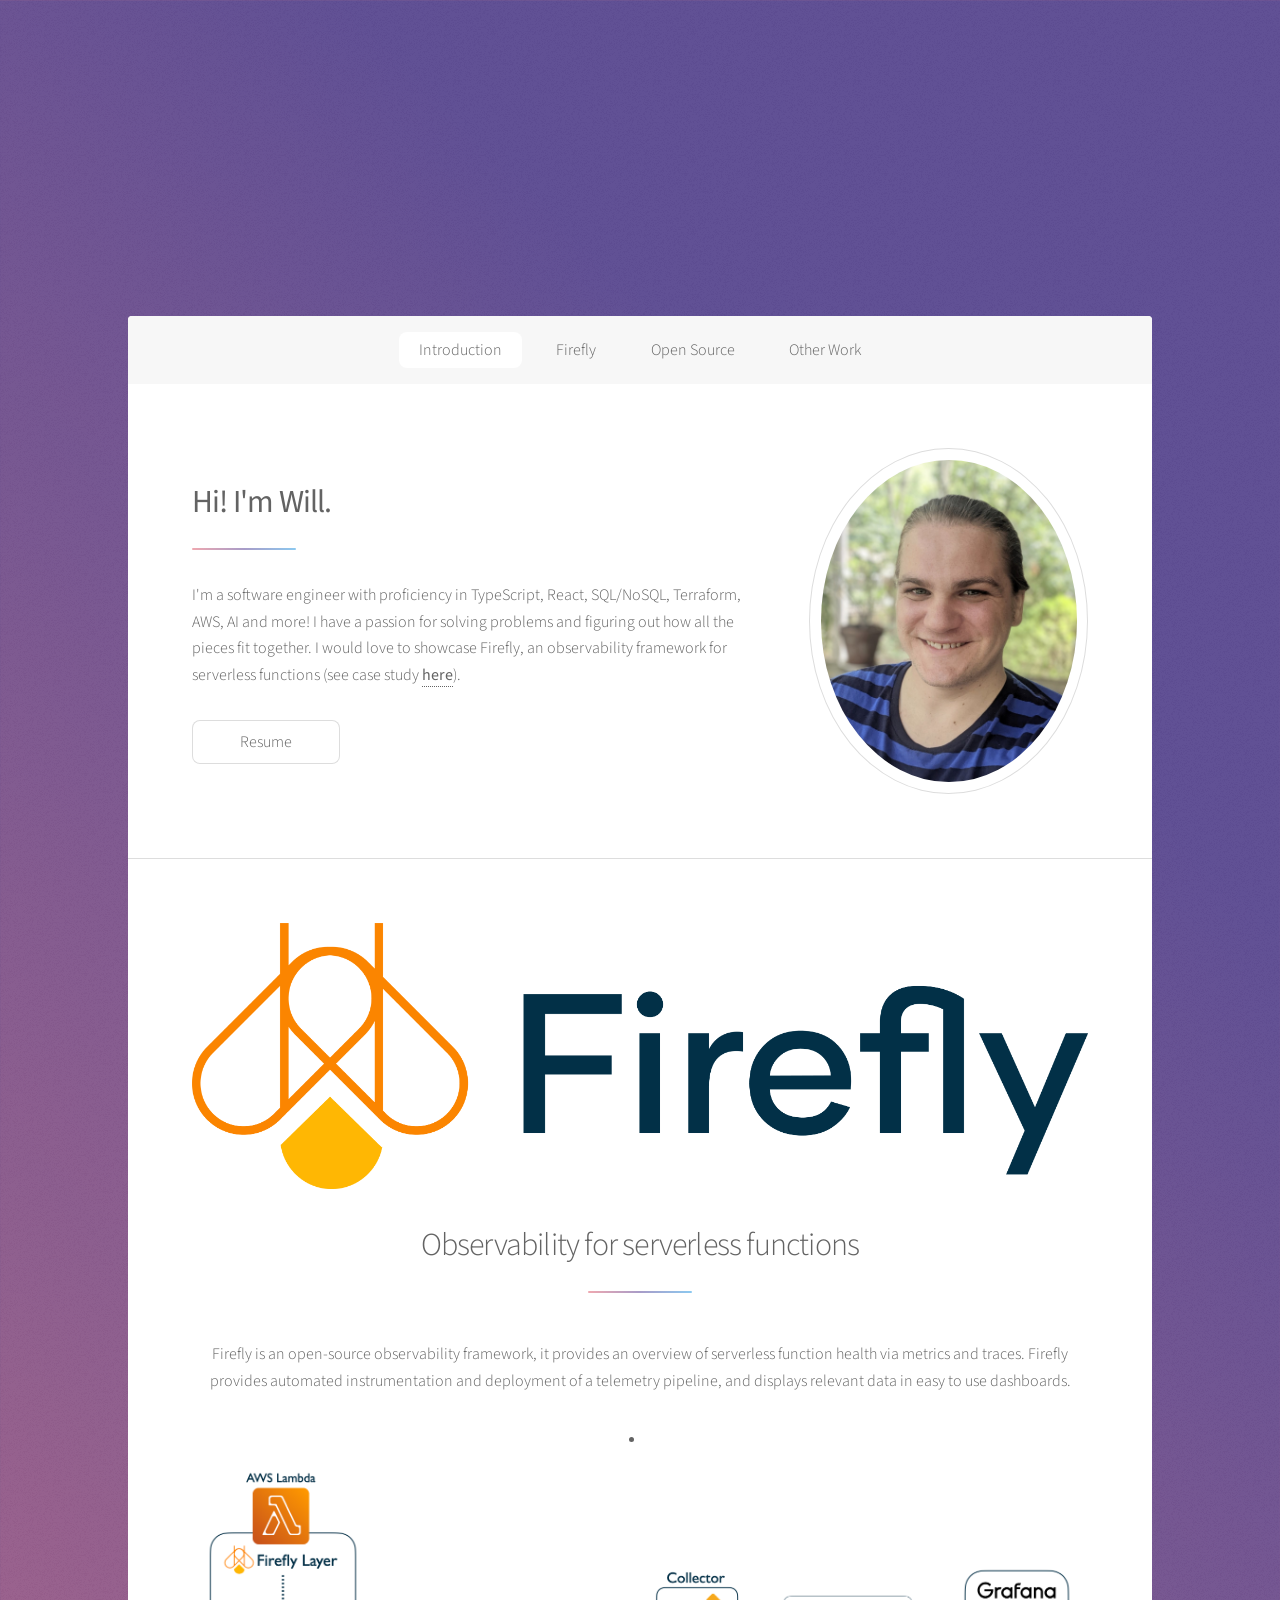
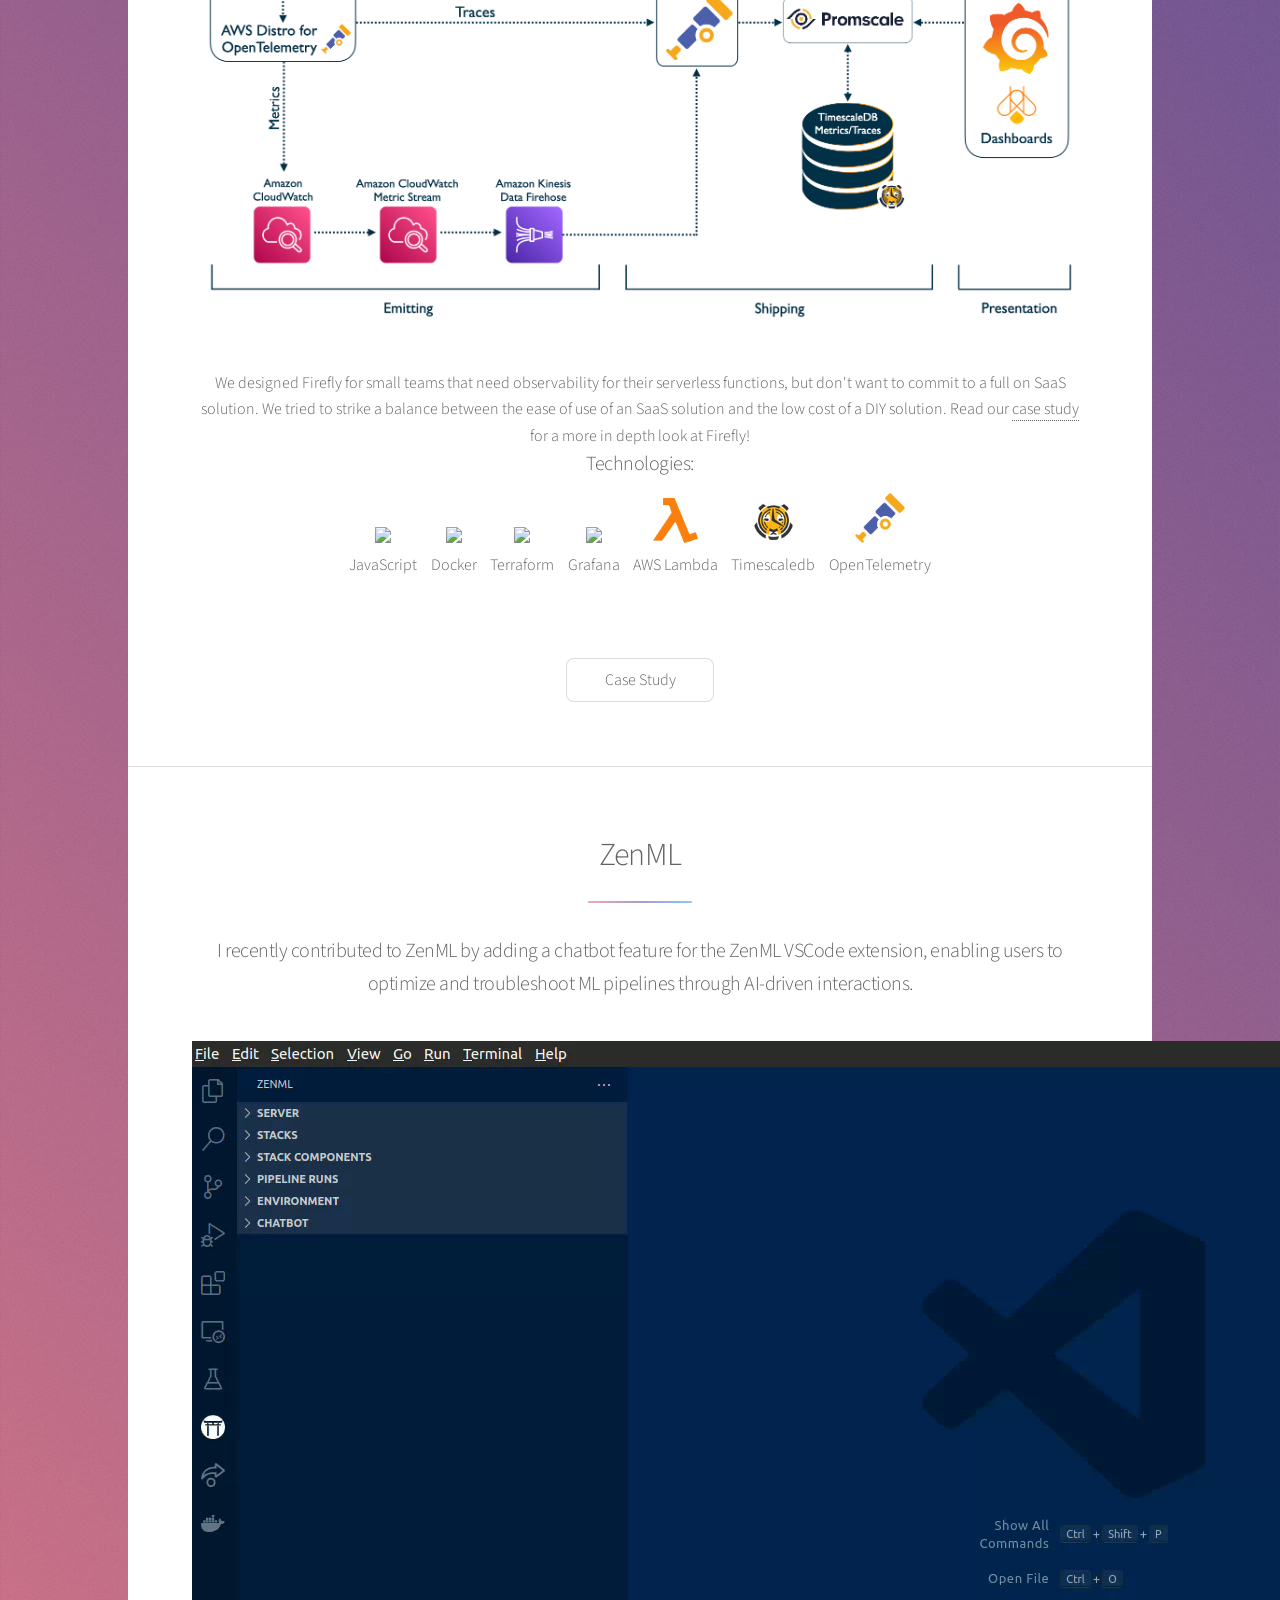
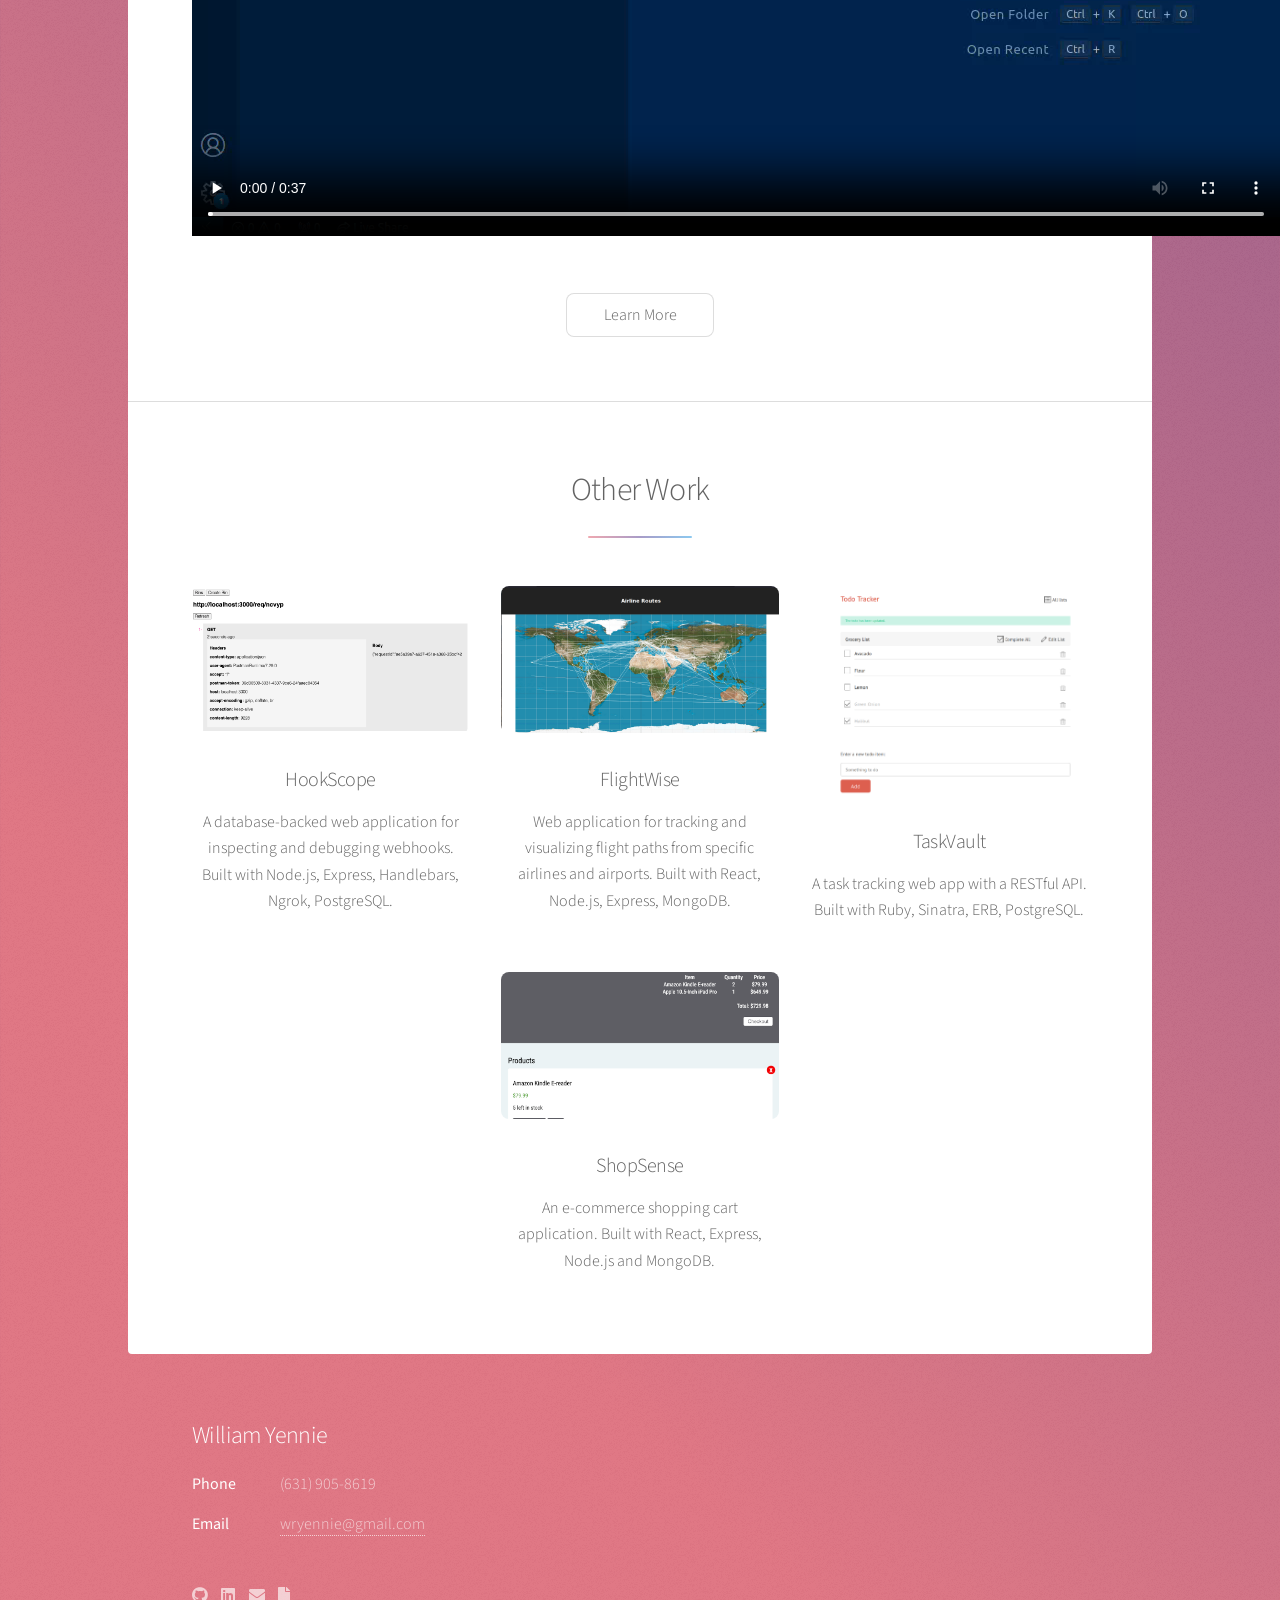
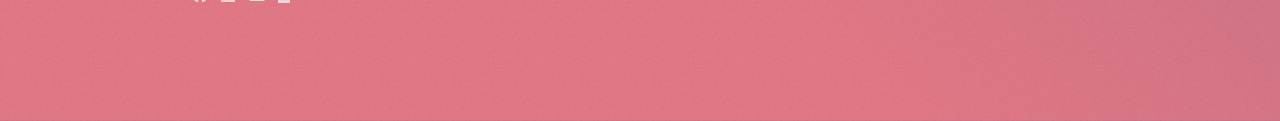
==== index.html @ 94bf6395 "fix: corrected path to resume in footer" ====
<!DOCTYPE html>
<!--
	Stellar by HTML5 UP
	html5up.net | @ajlkn
	Free for personal and commercial use under the CCA 3.0 license (html5up.net/license)
-->
<html>
  <head>
    <title>Will Yennie Personal Site</title>
    <meta charset="utf-8" />
    <meta
      name="viewport"
      content="width=device-width, initial-scale=1, user-scalable=no"
    />
    <link rel="stylesheet" href="assets/css/main.css" />
    <noscript
      ><link rel="stylesheet" href="assets/css/noscript.css"
    /></noscript>
  </head>
  <body class="is-preload">
    <!-- Wrapper -->
    <div id="wrapper">
      <!-- Header -->
      <header id="header" class="alt">
        <span class="logo"><img src="" alt="" /></span>
        <h1>Will Yennie</h1>
        <p>Software Engineer | Node.js | AWS | OpenTelemetry | AI</p>
      </header>

      <!-- Nav -->
      <nav id="nav">
        <ul>
          <li><a href="#intro" class="active">Introduction</a></li>
          <li><a href="#first">Firefly</a></li>
          <li><a href="#second">Open Source</a></li>
          <li><a href="#cta">Other Work</a></li>
        </ul>
      </nav>

      <!-- Main -->
      <div id="main">
        <!-- Introduction -->
        <section id="intro" class="main">
          <div class="spotlight">
            <div class="content">
              <header class="major">
                <h2><strong>Hi! I'm Will.</strong></h2>
              </header>
              <p>
                I'm a software engineer with proficiency in TypeScript, React,
                SQL/NoSQL, Terraform, AWS, AI and more! I have a passion for
                solving problems and figuring out how all the pieces fit
                together. I would love to showcase Firefly, an observability
                framework for serverless functions (see case study
                <a href="https://try-firefly.github.io/"><b>here</b></a
                >).
              </p>
              <ul class="actions">
                <li>
                  <a href="assets/pdfs/William_Yennie_Resume.pdf" class="button"
                    >Resume</a
                  >
                </li>
              </ul>
            </div>
            <span class="image"><img src="images/avatar.jpg" alt="" /></span>
          </div>
        </section>

        <!-- First Section -->
        <section id="first" class="main special">
          <header class="major">
            <div>
              <a href="https://try-firefly.github.io/">
                <img class="image img fit logo" src="images/ff.png" alt="" />
              </a>
            </div>
            <h2>Observability for serverless functions</h2>
          </header>
          <p>
            Firefly is an open-source observability framework, it provides an
            overview of serverless function health via metrics and traces.
            Firefly provides automated instrumentation and deployment of a
            telemetry pipeline, and displays relevant data in easy to use
            dashboards.
          </p>
          <a href="https://try-firefly.github.io/">
            <li>
              <img
                src="images/fulls/firefly-architecture.png"
                class="image img fit"
              />
            </li>
          </a>
          We designed Firefly for small teams that need observability for their
          serverless functions, but don't want to commit to a full on SaaS
          solution. We tried to strike a balance between the ease of use of an
          SaaS solution and the low cost of a DIY solution. Read our
          <a href="https://try-firefly.github.io/">case study</a>
          for a more in depth look at Firefly!
          <div class="inner">
            <h3>Technologies:</h3>
            <ul class="icons brands">
              <li>
                <img
                  height="45"
                  src="https://cdn.jsdelivr.net/gh/devicons/devicon/icons/javascript/javascript-original.svg"
                />
                <a href="https://www.javascript.com/"><p>JavaScript</p></a>
              </li>
              <li>
                <img
                  height="65"
                  src="https://cdn.jsdelivr.net/gh/devicons/devicon/icons/docker/docker-original.svg"
                />
                <a href="https://www.docker.com/"><p>Docker</p></a>
              </li>
              <li>
                <img
                  height="45"
                  src="https://cdn.jsdelivr.net/gh/devicons/devicon/icons/terraform/terraform-original.svg"
                />
                <a href="https://www.terraform.io/"><p>Terraform</p></a>
              </li>
              <li>
                <img
                  height="45"
                  src="https://cdn.jsdelivr.net/gh/devicons/devicon/icons/grafana/grafana-original.svg"
                />
                <a href="https://grafana.com/"><p>Grafana</p></a>
              </li>
              <li>
                <img
                  height="45"
                  src="images/thumbs/aws-lambda-color.512x512.png"
                />
                <a href="https://aws.amazon.com/lambda/"><p>AWS Lambda</p></a>
              </li>
              <li>
                <img height="45" src="images/thumbs/timescaledb.png" />
                <a href="https://www.timescale.com/"><p>Timescaledb</p></a>
              </li>
              <li>
                <img
                  height="50"
                  src="images/thumbs/opentelemetry-icon-color.png"
                />
                <a href="https://opentelemetry.io/"><p>OpenTelemetry</p></a>
              </li>
            </ul>
          </div>
          <footer class="major">
            <ul class="actions special">
              <li>
                <a href="https://try-firefly.github.io/" class="button"
                  >Case Study</a
                >
              </li>
            </ul>
          </footer>
        </section>

        <!-- Second Section -->
        <section id="second" class="main special">
          <header class="major">
            <h2>ZenML</h2>
            <p>
              I recently contributed to ZenML by adding a chatbot feature for
              the ZenML VSCode extension, enabling users to optimize and
              troubleshoot ML pipelines through AI-driven interactions.
            </p>
            <video controls>
              <source src="./videos/zeml_chat.webm" type="video/webm" />
            </video>
          </header>
          <footer class="major">
            <ul class="actions special">
              <!-- <li>
                <a href="generic.html" class="button primary">Get Started</a>
              </li> -->
              <li>
                <a href="https://www.zenml.io/" class="button">Learn More</a>
              </li>
            </ul>
          </footer>
        </section>

        <!-- Get Started -->
        <section id="cta" class="main special">
          <header class="major">
            <h2>Other Work</h2>
          </header>
          <ul class="features">
            <!-- <li>
              <span class="icon solid major style1 fa-code"></span>
              <h3>Ipsum consequat</h3>
              <p>
                Sed lorem amet ipsum dolor et amet nullam consequat a feugiat
                consequat tempus veroeros sed consequat.
              </p>
            </li>
            <li>
              <span class="icon major style3 fa-copy"></span>
              <h3>Amed sed feugiat</h3>
              <p>
                Sed lorem amet ipsum dolor et amet nullam consequat a feugiat
                consequat tempus veroeros sed consequat.
              </p>
            </li>
            <li>
              <span class="icon major style5 fa-gem"></span>
              <h3>Dolor nullam</h3>
              <p>
                Sed lorem amet ipsum dolor et amet nullam consequat a feugiat
                consequat tempus veroeros sed consequat.
              </p>
            </li> -->
            <!-- <div class="row"> -->
            <li>
              <img
                class="image fit thumb"
                src="images/thumbs/hookscope.png"
                alt=""
              />
              <h3>HookScope</h3>
              <p>
                A database-backed web application for inspecting and debugging
                webhooks. Built with Node.js, Express, Handlebars, Ngrok,
                PostgreSQL.
              </p>
            </li>
            <li>
              <img
                class="image fit thumb"
                src="images/thumbs/airline_routes.png"
                alt=""
              />
              <h3>FlightWise</h3>
              <p>
                Web application for tracking and visualizing flight paths from
                specific airlines and airports. Built with React, Node.js,
                Express, MongoDB.
              </p>
            </li>
            <li>
              <img
                class="image fit thumb"
                src="images/thumbs/todo_list_cropped.png"
                alt=""
              />
              <h3>TaskVault</h3>
              <p>
                A task tracking web app with a RESTful API. Built with Ruby,
                Sinatra, ERB, PostgreSQL.
              </p>
            </li>
            <li>
              <img
                class="image fit thumb"
                src="images/thumbs/shoppingcart.png"
                alt=""
              />
              <h3>ShopSense</h3>
              <p>
                An e-commerce shopping cart application. Built with React,
                Express, Node.js and MongoDB.
              </p>
            </li>
            <!-- </div -->
          </ul>
          <footer class="major">
            <!-- <ul class="actions special">
              <li><a href="generic.html" class="button">Learn More</a></li>
            </ul> -->
          </footer>
        </section>
      </div>

      <!-- Footer -->
      <footer id="footer">
        <!-- <section>
          <h2>Aliquam sed mauris</h2>
          <p>
            Sed lorem ipsum dolor sit amet et nullam consequat feugiat consequat
            magna adipiscing tempus etiam dolore veroeros. eget dapibus mauris.
            Cras aliquet, nisl ut viverra sollicitudin, ligula erat egestas
            velit, vitae tincidunt odio.
          </p>
          <ul class="actions">
            <li><a href="generic.html" class="button">Learn More</a></li>
          </ul>
        </section> -->
        <section>
          <h2>William Yennie</h2>
          <dl class="alt">
            <!-- <dt>Address</dt> -->
            <!-- <dd>1234 Somewhere Road &bull; Nashville, TN 00000 &bull; USA</dd> -->
            <dt>Phone</dt>
            <dd>(631) 905-8619</dd>
            <dt>Email</dt>
            <dd><a href="mailto:wryennie@gmail.com">wryennie@gmail.com</a></dd>
          </dl>
          <ul class="icons">
            <li>
              <a href="https://github.com/wyennie" class="icon brands fa-github"
                ><span class="label">Github</span></a
              >
            </li>
            <li>
              <a
                href="https://www.linkedin.com/in/william-yennie"
                class="icon brands fa-linkedin"
                ><span class="label">Linkedin</span></a
              >
            </li>
            <li>
              <a
                href="mailto: wryennie@gmail.com"
                class="icon solid fa-envelope"
                ><span class="label">Email</span></a
              >
            </li>
            <li>
              <a
                href="assets/pdfs/William_Yennie_Resume.pdf"
                class="icon solid fa-file"
                ><span class="label">Resume</span></a
              >
            </li>
          </ul>
        </section>
      </footer>
    </div>

    <!-- Scripts -->
    <script src="assets/js/jquery.min.js"></script>
    <script src="assets/js/jquery.scrollex.min.js"></script>
    <script src="assets/js/jquery.scrolly.min.js"></script>
    <script src="assets/js/browser.min.js"></script>
    <script src="assets/js/breakpoints.min.js"></script>
    <script src="assets/js/util.js"></script>
    <script src="assets/js/main.js"></script>
  </body>
</html>
---- assets/css/main.css ----
@import url(fontawesome-all.min.css);
@import 'https://fonts.googleapis.com/css?family=Source+Sans+Pro:300,400';

/*
	Stellar by HTML5 UP
	html5up.net | @ajlkn
	Free for personal and commercial use under the CCA 3.0 license (html5up.net/license)
*/

html, body, div, span, applet, object,
iframe, h1, h2, h3, h4, h5, h6, p, blockquote,
pre, a, abbr, acronym, address, big, cite,
code, del, dfn, em, img, ins, kbd, q, s, samp,
small, strike, strong, sub, sup, tt, var, b,
u, i, center, dl, dt, dd, ol, ul, li, fieldset,
form, label, legend, table, caption, tbody,
tfoot, thead, tr, th, td, article, aside,
canvas, details, embed, figure, figcaption,
footer, header, hgroup, menu, nav, output, ruby,
section, summary, time, mark, audio, video {
	margin: 0;
	padding: 0;
	border: 0;
	font-size: 100%;
	font: inherit;
	vertical-align: baseline;}

article, aside, details, figcaption, figure,
footer, header, hgroup, menu, nav, section {
	display: block;}

body {
	line-height: 1;
}

ol, ul {
	list-style: none;
}

blockquote, q {
	quotes: none;
}

	blockquote:before, blockquote:after, q:before, q:after {
		content: '';
		content: none;
	}

table {
	border-collapse: collapse;
	border-spacing: 0;
}

body {
	-webkit-text-size-adjust: none;
}

mark {
	background-color: transparent;
	color: inherit;
}

input::-moz-focus-inner {
	border: 0;
	padding: 0;
}

input, select, textarea {
	-moz-appearance: none;
	-webkit-appearance: none;
	-ms-appearance: none;
	appearance: none;
}

/* Basic */

	@-ms-viewport {
		width: device-width;
	}

	body {
		-ms-overflow-style: scrollbar;
	}

	@media screen and (max-width: 480px) {

		html, body {
			min-width: 320px;
		}

	}

	html {
		box-sizing: border-box;
	}

	*, *:before, *:after {
		box-sizing: inherit;
	}

	body {
		background-color: #935d8c;
		background-image: url("images/overlay.png"), -moz-linear-gradient(45deg, #e37682 15%, #5f4d93 85%);
		background-image: url("images/overlay.png"), -webkit-linear-gradient(45deg, #e37682 15%, #5f4d93 85%);
		background-image: url("images/overlay.png"), -ms-linear-gradient(45deg, #e37682 15%, #5f4d93 85%);
		background-image: url("images/overlay.png"), linear-gradient(45deg, #e37682 15%, #5f4d93 85%);
	}

		body.is-preload *, body.is-preload *:before, body.is-preload *:after {
			-moz-animation: none !important;
			-webkit-animation: none !important;
			-ms-animation: none !important;
			animation: none !important;
			-moz-transition: none !important;
			-webkit-transition: none !important;
			-ms-transition: none !important;
			transition: none !important;
		}

/* Type */

	body {
		background-color: #935d8c;
		color: rgba(255, 255, 255, 0.65);
	}

	body, input, select, textarea {
		font-family: "Source Sans Pro", Helvetica, sans-serif;
		font-size: 17pt;
		font-weight: 300;
		line-height: 1.65;
	}

		@media screen and (max-width: 1680px) {

			body, input, select, textarea {
				font-size: 14pt;
			}

		}

		@media screen and (max-width: 1280px) {

			body, input, select, textarea {
				font-size: 12pt;
			}

		}

		@media screen and (max-width: 360px) {

			body, input, select, textarea {
				font-size: 11pt;
			}

		}

	a {
		-moz-transition: color 0.2s ease, border-bottom 0.2s ease;
		-webkit-transition: color 0.2s ease, border-bottom 0.2s ease;
		-ms-transition: color 0.2s ease, border-bottom 0.2s ease;
		transition: color 0.2s ease, border-bottom 0.2s ease;
		text-decoration: none;
		border-bottom: dotted 1px;
		color: inherit;
	}

		a:hover {
			border-bottom-color: transparent;
		}

	strong, b {
		font-weight: 400;
	}

	em, i {
		font-style: italic;
	}

	p {
		margin: 0 0 2em 0;
	}

		p.content {
			-moz-columns: 20em 2;
			-webkit-columns: 20em 2;
			-ms-columns: 20em 2;
			columns: 20em 2;
			-moz-column-gap: 2em;
			-webkit-column-gap: 2em;
			-ms-column-gap: 2em;
			column-gap: 2em;
			text-align: justify;
		}

	h1, h2, h3, h4, h5, h6 {
		font-weight: 300;
		line-height: 1.5;
		margin: 0 0 0.7em 0;
		letter-spacing: -0.025em;
	}

		h1 a, h2 a, h3 a, h4 a, h5 a, h6 a {
			color: inherit;
			text-decoration: none;
		}

	h1 {
		font-size: 2.5em;
		line-height: 1.2;
	}

	h2 {
		font-size: 1.5em;
	}

	h3 {
		font-size: 1.25em;
	}

	h4 {
		font-size: 1.1em;
	}

	h5 {
		font-size: 0.9em;
	}

	h6 {
		font-size: 0.7em;
	}

	@media screen and (max-width: 736px) {

		h1 {
			font-size: 2em;
		}

	}

	sub {
		font-size: 0.8em;
		position: relative;
		top: 0.5em;
	}

	sup {
		font-size: 0.8em;
		position: relative;
		top: -0.5em;
	}

	blockquote {
		border-left: solid 4px;
		font-style: italic;
		margin: 0 0 2em 0;
		padding: 0.5em 0 0.5em 2em;
	}

	code {
		border-radius: 8px;
		border: solid 1px;
		font-family: "Courier New", monospace;
		font-size: 0.9em;
		margin: 0 0.25em;
		padding: 0.25em 0.65em;
	}

	pre {
		-webkit-overflow-scrolling: touch;
		font-family: "Courier New", monospace;
		font-size: 0.9em;
		margin: 0 0 2em 0;
	}

		pre code {
			display: block;
			line-height: 1.75;
			padding: 1em 1.5em;
			overflow-x: auto;
		}

	hr {
		border: 0;
		border-bottom: solid 1px;
		margin: 2em 0;
	}

		hr.major {
			margin: 3em 0;
		}

	.align-left {
		text-align: left;
	}

	.align-center {
		text-align: center;
	}

	.align-right {
		text-align: right;
	}

	input, select, textarea {
		color: #ffffff;
	}

	a:hover {
		color: #ffffff;
	}

	strong, b {
		color: #ffffff;
	}

	h1, h2, h3, h4, h5, h6 {
		color: #ffffff;
	}

	blockquote {
		border-left-color: rgba(255, 255, 255, 0.35);
	}

	code {
		background: rgba(255, 255, 255, 0.075);
		border-color: rgba(255, 255, 255, 0.35);
	}

	hr {
		border-bottom-color: rgba(255, 255, 255, 0.35);
	}

/* Row */

	.row {
		display: flex;
		flex-wrap: wrap;
		box-sizing: border-box;
		align-items: stretch;
	}

		.row > * {
			box-sizing: border-box;
		}

		.row.gtr-uniform > * > :last-child {
			margin-bottom: 0;
		}

		.row.aln-left {
			justify-content: flex-start;
		}

		.row.aln-center {
			justify-content: center;
		}

		.row.aln-right {
			justify-content: flex-end;
		}

		.row.aln-top {
			align-items: flex-start;
		}

		.row.aln-middle {
			align-items: center;
		}

		.row.aln-bottom {
			align-items: flex-end;
		}

		.row > .imp {
			order: -1;
		}

		.row > .col-1 {
			width: 8.33333%;
		}

		.row > .off-1 {
			margin-left: 8.33333%;
		}

		.row > .col-2 {
			width: 16.66667%;
		}

		.row > .off-2 {
			margin-left: 16.66667%;
		}

		.row > .col-3 {
			width: 25%;
		}

		.row > .off-3 {
			margin-left: 25%;
		}

		.row > .col-4 {
			width: 33.33333%;
		}

		.row > .off-4 {
			margin-left: 33.33333%;
		}

		.row > .col-5 {
			width: 41.66667%;
		}

		.row > .off-5 {
			margin-left: 41.66667%;
		}

		.row > .col-6 {
			width: 50%;
		}

		.row > .off-6 {
			margin-left: 50%;
		}

		.row > .col-7 {
			width: 58.33333%;
		}

		.row > .off-7 {
			margin-left: 58.33333%;
		}

		.row > .col-8 {
			width: 66.66667%;
		}

		.row > .off-8 {
			margin-left: 66.66667%;
		}

		.row > .col-9 {
			width: 75%;
		}

		.row > .off-9 {
			margin-left: 75%;
		}

		.row > .col-10 {
			width: 83.33333%;
		}

		.row > .off-10 {
			margin-left: 83.33333%;
		}

		.row > .col-11 {
			width: 91.66667%;
		}

		.row > .off-11 {
			margin-left: 91.66667%;
		}

		.row > .col-12 {
			width: 100%;
		}

		.row > .off-12 {
			margin-left: 100%;
		}

		.row.gtr-0 {
			margin-top: 0;
			margin-left: 0em;
		}

			.row.gtr-0 > * {
				padding: 0 0 0 0em;
			}

			.row.gtr-0.gtr-uniform {
				margin-top: 0em;
			}

				.row.gtr-0.gtr-uniform > * {
					padding-top: 0em;
				}

		.row.gtr-25 {
			margin-top: 0;
			margin-left: -0.375em;
		}

			.row.gtr-25 > * {
				padding: 0 0 0 0.375em;
			}

			.row.gtr-25.gtr-uniform {
				margin-top: -0.375em;
			}

				.row.gtr-25.gtr-uniform > * {
					padding-top: 0.375em;
				}

		.row.gtr-50 {
			margin-top: 0;
			margin-left: -0.75em;
		}

			.row.gtr-50 > * {
				padding: 0 0 0 0.75em;
			}

			.row.gtr-50.gtr-uniform {
				margin-top: -0.75em;
			}

				.row.gtr-50.gtr-uniform > * {
					padding-top: 0.75em;
				}

		.row {
			margin-top: 0;
			margin-left: -1.5em;
		}

			.row > * {
				padding: 0 0 0 1.5em;
			}

			.row.gtr-uniform {
				margin-top: -1.5em;
			}

				.row.gtr-uniform > * {
					padding-top: 1.5em;
				}

		.row.gtr-150 {
			margin-top: 0;
			margin-left: -2.25em;
		}

			.row.gtr-150 > * {
				padding: 0 0 0 2.25em;
			}

			.row.gtr-150.gtr-uniform {
				margin-top: -2.25em;
			}

				.row.gtr-150.gtr-uniform > * {
					padding-top: 2.25em;
				}

		.row.gtr-200 {
			margin-top: 0;
			margin-left: -3em;
		}

			.row.gtr-200 > * {
				padding: 0 0 0 3em;
			}

			.row.gtr-200.gtr-uniform {
				margin-top: -3em;
			}

				.row.gtr-200.gtr-uniform > * {
					padding-top: 3em;
				}

		@media screen and (max-width: 1680px) {

			.row {
				display: flex;
				flex-wrap: wrap;
				box-sizing: border-box;
				align-items: stretch;
			}

				.row > * {
					box-sizing: border-box;
				}

				.row.gtr-uniform > * > :last-child {
					margin-bottom: 0;
				}

				.row.aln-left {
					justify-content: flex-start;
				}

				.row.aln-center {
					justify-content: center;
				}

				.row.aln-right {
					justify-content: flex-end;
				}

				.row.aln-top {
					align-items: flex-start;
				}

				.row.aln-middle {
					align-items: center;
				}

				.row.aln-bottom {
					align-items: flex-end;
				}

				.row > .imp-xlarge {
					order: -1;
				}

				.row > .col-1-xlarge {
					width: 8.33333%;
				}

				.row > .off-1-xlarge {
					margin-left: 8.33333%;
				}

				.row > .col-2-xlarge {
					width: 16.66667%;
				}

				.row > .off-2-xlarge {
					margin-left: 16.66667%;
				}

				.row > .col-3-xlarge {
					width: 25%;
				}

				.row > .off-3-xlarge {
					margin-left: 25%;
				}

				.row > .col-4-xlarge {
					width: 33.33333%;
				}

				.row > .off-4-xlarge {
					margin-left: 33.33333%;
				}

				.row > .col-5-xlarge {
					width: 41.66667%;
				}

				.row > .off-5-xlarge {
					margin-left: 41.66667%;
				}

				.row > .col-6-xlarge {
					width: 50%;
				}

				.row > .off-6-xlarge {
					margin-left: 50%;
				}

				.row > .col-7-xlarge {
					width: 58.33333%;
				}

				.row > .off-7-xlarge {
					margin-left: 58.33333%;
				}

				.row > .col-8-xlarge {
					width: 66.66667%;
				}

				.row > .off-8-xlarge {
					margin-left: 66.66667%;
				}

				.row > .col-9-xlarge {
					width: 75%;
				}

				.row > .off-9-xlarge {
					margin-left: 75%;
				}

				.row > .col-10-xlarge {
					width: 83.33333%;
				}

				.row > .off-10-xlarge {
					margin-left: 83.33333%;
				}

				.row > .col-11-xlarge {
					width: 91.66667%;
				}

				.row > .off-11-xlarge {
					margin-left: 91.66667%;
				}

				.row > .col-12-xlarge {
					width: 100%;
				}

				.row > .off-12-xlarge {
					margin-left: 100%;
				}

				.row.gtr-0 {
					margin-top: 0;
					margin-left: 0em;
				}

					.row.gtr-0 > * {
						padding: 0 0 0 0em;
					}

					.row.gtr-0.gtr-uniform {
						margin-top: 0em;
					}

						.row.gtr-0.gtr-uniform > * {
							padding-top: 0em;
						}

				.row.gtr-25 {
					margin-top: 0;
					margin-left: -0.375em;
				}

					.row.gtr-25 > * {
						padding: 0 0 0 0.375em;
					}

					.row.gtr-25.gtr-uniform {
						margin-top: -0.375em;
					}

						.row.gtr-25.gtr-uniform > * {
							padding-top: 0.375em;
						}

				.row.gtr-50 {
					margin-top: 0;
					margin-left: -0.75em;
				}

					.row.gtr-50 > * {
						padding: 0 0 0 0.75em;
					}

					.row.gtr-50.gtr-uniform {
						margin-top: -0.75em;
					}

						.row.gtr-50.gtr-uniform > * {
							padding-top: 0.75em;
						}

				.row {
					margin-top: 0;
					margin-left: -1.5em;
				}

					.row > * {
						padding: 0 0 0 1.5em;
					}

					.row.gtr-uniform {
						margin-top: -1.5em;
					}

						.row.gtr-uniform > * {
							padding-top: 1.5em;
						}

				.row.gtr-150 {
					margin-top: 0;
					margin-left: -2.25em;
				}

					.row.gtr-150 > * {
						padding: 0 0 0 2.25em;
					}

					.row.gtr-150.gtr-uniform {
						margin-top: -2.25em;
					}

						.row.gtr-150.gtr-uniform > * {
							padding-top: 2.25em;
						}

				.row.gtr-200 {
					margin-top: 0;
					margin-left: -3em;
				}

					.row.gtr-200 > * {
						padding: 0 0 0 3em;
					}

					.row.gtr-200.gtr-uniform {
						margin-top: -3em;
					}

						.row.gtr-200.gtr-uniform > * {
							padding-top: 3em;
						}

		}

		@media screen and (max-width: 1280px) {

			.row {
				display: flex;
				flex-wrap: wrap;
				box-sizing: border-box;
				align-items: stretch;
			}

				.row > * {
					box-sizing: border-box;
				}

				.row.gtr-uniform > * > :last-child {
					margin-bottom: 0;
				}

				.row.aln-left {
					justify-content: flex-start;
				}

				.row.aln-center {
					justify-content: center;
				}

				.row.aln-right {
					justify-content: flex-end;
				}

				.row.aln-top {
					align-items: flex-start;
				}

				.row.aln-middle {
					align-items: center;
				}

				.row.aln-bottom {
					align-items: flex-end;
				}

				.row > .imp-large {
					order: -1;
				}

				.row > .col-1-large {
					width: 8.33333%;
				}

				.row > .off-1-large {
					margin-left: 8.33333%;
				}

				.row > .col-2-large {
					width: 16.66667%;
				}

				.row > .off-2-large {
					margin-left: 16.66667%;
				}

				.row > .col-3-large {
					width: 25%;
				}

				.row > .off-3-large {
					margin-left: 25%;
				}

				.row > .col-4-large {
					width: 33.33333%;
				}

				.row > .off-4-large {
					margin-left: 33.33333%;
				}

				.row > .col-5-large {
					width: 41.66667%;
				}

				.row > .off-5-large {
					margin-left: 41.66667%;
				}

				.row > .col-6-large {
					width: 50%;
				}

				.row > .off-6-large {
					margin-left: 50%;
				}

				.row > .col-7-large {
					width: 58.33333%;
				}

				.row > .off-7-large {
					margin-left: 58.33333%;
				}

				.row > .col-8-large {
					width: 66.66667%;
				}

				.row > .off-8-large {
					margin-left: 66.66667%;
				}

				.row > .col-9-large {
					width: 75%;
				}

				.row > .off-9-large {
					margin-left: 75%;
				}

				.row > .col-10-large {
					width: 83.33333%;
				}

				.row > .off-10-large {
					margin-left: 83.33333%;
				}

				.row > .col-11-large {
					width: 91.66667%;
				}

				.row > .off-11-large {
					margin-left: 91.66667%;
				}

				.row > .col-12-large {
					width: 100%;
				}

				.row > .off-12-large {
					margin-left: 100%;
				}

				.row.gtr-0 {
					margin-top: 0;
					margin-left: 0em;
				}

					.row.gtr-0 > * {
						padding: 0 0 0 0em;
					}

					.row.gtr-0.gtr-uniform {
						margin-top: 0em;
					}

						.row.gtr-0.gtr-uniform > * {
							padding-top: 0em;
						}

				.row.gtr-25 {
					margin-top: 0;
					margin-left: -0.375em;
				}

					.row.gtr-25 > * {
						padding: 0 0 0 0.375em;
					}

					.row.gtr-25.gtr-uniform {
						margin-top: -0.375em;
					}

						.row.gtr-25.gtr-uniform > * {
							padding-top: 0.375em;
						}

				.row.gtr-50 {
					margin-top: 0;
					margin-left: -0.75em;
				}

					.row.gtr-50 > * {
						padding: 0 0 0 0.75em;
					}

					.row.gtr-50.gtr-uniform {
						margin-top: -0.75em;
					}

						.row.gtr-50.gtr-uniform > * {
							padding-top: 0.75em;
						}

				.row {
					margin-top: 0;
					margin-left: -1.5em;
				}

					.row > * {
						padding: 0 0 0 1.5em;
					}

					.row.gtr-uniform {
						margin-top: -1.5em;
					}

						.row.gtr-uniform > * {
							padding-top: 1.5em;
						}

				.row.gtr-150 {
					margin-top: 0;
					margin-left: -2.25em;
				}

					.row.gtr-150 > * {
						padding: 0 0 0 2.25em;
					}

					.row.gtr-150.gtr-uniform {
						margin-top: -2.25em;
					}

						.row.gtr-150.gtr-uniform > * {
							padding-top: 2.25em;
						}

				.row.gtr-200 {
					margin-top: 0;
					margin-left: -3em;
				}

					.row.gtr-200 > * {
						padding: 0 0 0 3em;
					}

					.row.gtr-200.gtr-uniform {
						margin-top: -3em;
					}

						.row.gtr-200.gtr-uniform > * {
							padding-top: 3em;
						}

		}

		@media screen and (max-width: 980px) {

			.row {
				display: flex;
				flex-wrap: wrap;
				box-sizing: border-box;
				align-items: stretch;
			}

				.row > * {
					box-sizing: border-box;
				}

				.row.gtr-uniform > * > :last-child {
					margin-bottom: 0;
				}

				.row.aln-left {
					justify-content: flex-start;
				}

				.row.aln-center {
					justify-content: center;
				}

				.row.aln-right {
					justify-content: flex-end;
				}

				.row.aln-top {
					align-items: flex-start;
				}

				.row.aln-middle {
					align-items: center;
				}

				.row.aln-bottom {
					align-items: flex-end;
				}

				.row > .imp-medium {
					order: -1;
				}

				.row > .col-1-medium {
					width: 8.33333%;
				}

				.row > .off-1-medium {
					margin-left: 8.33333%;
				}

				.row > .col-2-medium {
					width: 16.66667%;
				}

				.row > .off-2-medium {
					margin-left: 16.66667%;
				}

				.row > .col-3-medium {
					width: 25%;
				}

				.row > .off-3-medium {
					margin-left: 25%;
				}

				.row > .col-4-medium {
					width: 33.33333%;
				}

				.row > .off-4-medium {
					margin-left: 33.33333%;
				}

				.row > .col-5-medium {
					width: 41.66667%;
				}

				.row > .off-5-medium {
					margin-left: 41.66667%;
				}

				.row > .col-6-medium {
					width: 50%;
				}

				.row > .off-6-medium {
					margin-left: 50%;
				}

				.row > .col-7-medium {
					width: 58.33333%;
				}

				.row > .off-7-medium {
					margin-left: 58.33333%;
				}

				.row > .col-8-medium {
					width: 66.66667%;
				}

				.row > .off-8-medium {
					margin-left: 66.66667%;
				}

				.row > .col-9-medium {
					width: 75%;
				}

				.row > .off-9-medium {
					margin-left: 75%;
				}

				.row > .col-10-medium {
					width: 83.33333%;
				}

				.row > .off-10-medium {
					margin-left: 83.33333%;
				}

				.row > .col-11-medium {
					width: 91.66667%;
				}

				.row > .off-11-medium {
					margin-left: 91.66667%;
				}

				.row > .col-12-medium {
					width: 100%;
				}

				.row > .off-12-medium {
					margin-left: 100%;
				}

				.row.gtr-0 {
					margin-top: 0;
					margin-left: 0em;
				}

					.row.gtr-0 > * {
						padding: 0 0 0 0em;
					}

					.row.gtr-0.gtr-uniform {
						margin-top: 0em;
					}

						.row.gtr-0.gtr-uniform > * {
							padding-top: 0em;
						}

				.row.gtr-25 {
					margin-top: 0;
					margin-left: -0.375em;
				}

					.row.gtr-25 > * {
						padding: 0 0 0 0.375em;
					}

					.row.gtr-25.gtr-uniform {
						margin-top: -0.375em;
					}

						.row.gtr-25.gtr-uniform > * {
							padding-top: 0.375em;
						}

				.row.gtr-50 {
					margin-top: 0;
					margin-left: -0.75em;
				}

					.row.gtr-50 > * {
						padding: 0 0 0 0.75em;
					}

					.row.gtr-50.gtr-uniform {
						margin-top: -0.75em;
					}

						.row.gtr-50.gtr-uniform > * {
							padding-top: 0.75em;
						}

				.row {
					margin-top: 0;
					margin-left: -1.5em;
				}

					.row > * {
						padding: 0 0 0 1.5em;
					}

					.row.gtr-uniform {
						margin-top: -1.5em;
					}

						.row.gtr-uniform > * {
							padding-top: 1.5em;
						}

				.row.gtr-150 {
					margin-top: 0;
					margin-left: -2.25em;
				}

					.row.gtr-150 > * {
						padding: 0 0 0 2.25em;
					}

					.row.gtr-150.gtr-uniform {
						margin-top: -2.25em;
					}

						.row.gtr-150.gtr-uniform > * {
							padding-top: 2.25em;
						}

				.row.gtr-200 {
					margin-top: 0;
					margin-left: -3em;
				}

					.row.gtr-200 > * {
						padding: 0 0 0 3em;
					}

					.row.gtr-200.gtr-uniform {
						margin-top: -3em;
					}

						.row.gtr-200.gtr-uniform > * {
							padding-top: 3em;
						}

		}

		@media screen and (max-width: 736px) {

			.row {
				display: flex;
				flex-wrap: wrap;
				box-sizing: border-box;
				align-items: stretch;
			}

				.row > * {
					box-sizing: border-box;
				}

				.row.gtr-uniform > * > :last-child {
					margin-bottom: 0;
				}

				.row.aln-left {
					justify-content: flex-start;
				}

				.row.aln-center {
					justify-content: center;
				}

				.row.aln-right {
					justify-content: flex-end;
				}

				.row.aln-top {
					align-items: flex-start;
				}

				.row.aln-middle {
					align-items: center;
				}

				.row.aln-bottom {
					align-items: flex-end;
				}

				.row > .imp-small {
					order: -1;
				}

				.row > .col-1-small {
					width: 8.33333%;
				}

				.row > .off-1-small {
					margin-left: 8.33333%;
				}

				.row > .col-2-small {
					width: 16.66667%;
				}

				.row > .off-2-small {
					margin-left: 16.66667%;
				}

				.row > .col-3-small {
					width: 25%;
				}

				.row > .off-3-small {
					margin-left: 25%;
				}

				.row > .col-4-small {
					width: 33.33333%;
				}

				.row > .off-4-small {
					margin-left: 33.33333%;
				}

				.row > .col-5-small {
					width: 41.66667%;
				}

				.row > .off-5-small {
					margin-left: 41.66667%;
				}

				.row > .col-6-small {
					width: 50%;
				}

				.row > .off-6-small {
					margin-left: 50%;
				}

				.row > .col-7-small {
					width: 58.33333%;
				}

				.row > .off-7-small {
					margin-left: 58.33333%;
				}

				.row > .col-8-small {
					width: 66.66667%;
				}

				.row > .off-8-small {
					margin-left: 66.66667%;
				}

				.row > .col-9-small {
					width: 75%;
				}

				.row > .off-9-small {
					margin-left: 75%;
				}

				.row > .col-10-small {
					width: 83.33333%;
				}

				.row > .off-10-small {
					margin-left: 83.33333%;
				}

				.row > .col-11-small {
					width: 91.66667%;
				}

				.row > .off-11-small {
					margin-left: 91.66667%;
				}

				.row > .col-12-small {
					width: 100%;
				}

				.row > .off-12-small {
					margin-left: 100%;
				}

				.row.gtr-0 {
					margin-top: 0;
					margin-left: 0em;
				}

					.row.gtr-0 > * {
						padding: 0 0 0 0em;
					}

					.row.gtr-0.gtr-uniform {
						margin-top: 0em;
					}

						.row.gtr-0.gtr-uniform > * {
							padding-top: 0em;
						}

				.row.gtr-25 {
					margin-top: 0;
					margin-left: -0.25em;
				}

					.row.gtr-25 > * {
						padding: 0 0 0 0.25em;
					}

					.row.gtr-25.gtr-uniform {
						margin-top: -0.25em;
					}

						.row.gtr-25.gtr-uniform > * {
							padding-top: 0.25em;
						}

				.row.gtr-50 {
					margin-top: 0;
					margin-left: -0.5em;
				}

					.row.gtr-50 > * {
						padding: 0 0 0 0.5em;
					}

					.row.gtr-50.gtr-uniform {
						margin-top: -0.5em;
					}

						.row.gtr-50.gtr-uniform > * {
							padding-top: 0.5em;
						}

				.row {
					margin-top: 0;
					margin-left: -1em;
				}

					.row > * {
						padding: 0 0 0 1em;
					}

					.row.gtr-uniform {
						margin-top: -1em;
					}

						.row.gtr-uniform > * {
							padding-top: 1em;
						}

				.row.gtr-150 {
					margin-top: 0;
					margin-left: -1.5em;
				}

					.row.gtr-150 > * {
						padding: 0 0 0 1.5em;
					}

					.row.gtr-150.gtr-uniform {
						margin-top: -1.5em;
					}

						.row.gtr-150.gtr-uniform > * {
							padding-top: 1.5em;
						}

				.row.gtr-200 {
					margin-top: 0;
					margin-left: -2em;
				}

					.row.gtr-200 > * {
						padding: 0 0 0 2em;
					}

					.row.gtr-200.gtr-uniform {
						margin-top: -2em;
					}

						.row.gtr-200.gtr-uniform > * {
							padding-top: 2em;
						}

		}

		@media screen and (max-width: 480px) {

			.row {
				display: flex;
				flex-wrap: wrap;
				box-sizing: border-box;
				align-items: stretch;
			}

				.row > * {
					box-sizing: border-box;
				}

				.row.gtr-uniform > * > :last-child {
					margin-bottom: 0;
				}

				.row.aln-left {
					justify-content: flex-start;
				}

				.row.aln-center {
					justify-content: center;
				}

				.row.aln-right {
					justify-content: flex-end;
				}

				.row.aln-top {
					align-items: flex-start;
				}

				.row.aln-middle {
					align-items: center;
				}

				.row.aln-bottom {
					align-items: flex-end;
				}

				.row > .imp-xsmall {
					order: -1;
				}

				.row > .col-1-xsmall {
					width: 8.33333%;
				}

				.row > .off-1-xsmall {
					margin-left: 8.33333%;
				}

				.row > .col-2-xsmall {
					width: 16.66667%;
				}

				.row > .off-2-xsmall {
					margin-left: 16.66667%;
				}

				.row > .col-3-xsmall {
					width: 25%;
				}

				.row > .off-3-xsmall {
					margin-left: 25%;
				}

				.row > .col-4-xsmall {
					width: 33.33333%;
				}

				.row > .off-4-xsmall {
					margin-left: 33.33333%;
				}

				.row > .col-5-xsmall {
					width: 41.66667%;
				}

				.row > .off-5-xsmall {
					margin-left: 41.66667%;
				}

				.row > .col-6-xsmall {
					width: 50%;
				}

				.row > .off-6-xsmall {
					margin-left: 50%;
				}

				.row > .col-7-xsmall {
					width: 58.33333%;
				}

				.row > .off-7-xsmall {
					margin-left: 58.33333%;
				}

				.row > .col-8-xsmall {
					width: 66.66667%;
				}

				.row > .off-8-xsmall {
					margin-left: 66.66667%;
				}

				.row > .col-9-xsmall {
					width: 75%;
				}

				.row > .off-9-xsmall {
					margin-left: 75%;
				}

				.row > .col-10-xsmall {
					width: 83.33333%;
				}

				.row > .off-10-xsmall {
					margin-left: 83.33333%;
				}

				.row > .col-11-xsmall {
					width: 91.66667%;
				}

				.row > .off-11-xsmall {
					margin-left: 91.66667%;
				}

				.row > .col-12-xsmall {
					width: 100%;
				}

				.row > .off-12-xsmall {
					margin-left: 100%;
				}

				.row.gtr-0 {
					margin-top: 0;
					margin-left: 0em;
				}

					.row.gtr-0 > * {
						padding: 0 0 0 0em;
					}

					.row.gtr-0.gtr-uniform {
						margin-top: 0em;
					}

						.row.gtr-0.gtr-uniform > * {
							padding-top: 0em;
						}

				.row.gtr-25 {
					margin-top: 0;
					margin-left: -0.3125em;
				}

					.row.gtr-25 > * {
						padding: 0 0 0 0.3125em;
					}

					.row.gtr-25.gtr-uniform {
						margin-top: -0.3125em;
					}

						.row.gtr-25.gtr-uniform > * {
							padding-top: 0.3125em;
						}

				.row.gtr-50 {
					margin-top: 0;
					margin-left: -0.625em;
				}

					.row.gtr-50 > * {
						padding: 0 0 0 0.625em;
					}

					.row.gtr-50.gtr-uniform {
						margin-top: -0.625em;
					}

						.row.gtr-50.gtr-uniform > * {
							padding-top: 0.625em;
						}

				.row {
					margin-top: 0;
					margin-left: -1.25em;
				}

					.row > * {
						padding: 0 0 0 1.25em;
					}

					.row.gtr-uniform {
						margin-top: -1.25em;
					}

						.row.gtr-uniform > * {
							padding-top: 1.25em;
						}

				.row.gtr-150 {
					margin-top: 0;
					margin-left: -1.875em;
				}

					.row.gtr-150 > * {
						padding: 0 0 0 1.875em;
					}

					.row.gtr-150.gtr-uniform {
						margin-top: -1.875em;
					}

						.row.gtr-150.gtr-uniform > * {
							padding-top: 1.875em;
						}

				.row.gtr-200 {
					margin-top: 0;
					margin-left: -2.5em;
				}

					.row.gtr-200 > * {
						padding: 0 0 0 2.5em;
					}

					.row.gtr-200.gtr-uniform {
						margin-top: -2.5em;
					}

						.row.gtr-200.gtr-uniform > * {
							padding-top: 2.5em;
						}

		}

/* Box */

	.box {
		border-radius: 8px;
		border: solid;
		margin-bottom: 2em;
		padding: 1.5em;
	}

		.box > :last-child,
		.box > :last-child > :last-child,
		.box > :last-child > :last-child > :last-child {
			margin-bottom: 0;
		}

		.box.alt {
			border: 0;
			border-radius: 0;
			padding: 0;
		}

	.box {
		border-color: rgba(255, 255, 255, 0.35);
	}

/* Button */

	input[type="submit"],
	input[type="reset"],
	input[type="button"],
	button,
	.button {
		-moz-appearance: none;
		-webkit-appearance: none;
		-ms-appearance: none;
		appearance: none;
		-moz-transition: background-color 0.2s ease-in-out, color 0.2s ease-in-out;
		-webkit-transition: background-color 0.2s ease-in-out, color 0.2s ease-in-out;
		-ms-transition: background-color 0.2s ease-in-out, color 0.2s ease-in-out;
		transition: background-color 0.2s ease-in-out, color 0.2s ease-in-out;
		border-radius: 8px;
		border: 0;
		cursor: pointer;
		display: inline-block;
		font-weight: 300;
		height: 2.75em;
		line-height: 2.75em;
		min-width: 9.25em;
		padding: 0 1.5em;
		text-align: center;
		text-decoration: none;
		white-space: nowrap;
	}

		input[type="submit"].icon,
		input[type="reset"].icon,
		input[type="button"].icon,
		button.icon,
		.button.icon {
			padding-left: 1.35em;
		}

			input[type="submit"].icon:before,
			input[type="reset"].icon:before,
			input[type="button"].icon:before,
			button.icon:before,
			.button.icon:before {
				margin-right: 0.5em;
			}

		input[type="submit"].fit,
		input[type="reset"].fit,
		input[type="button"].fit,
		button.fit,
		.button.fit {
			width: 100%;
		}

		input[type="submit"].small,
		input[type="reset"].small,
		input[type="button"].small,
		button.small,
		.button.small {
			font-size: 0.8em;
		}

		input[type="submit"].large,
		input[type="reset"].large,
		input[type="button"].large,
		button.large,
		.button.large {
			font-size: 1.35em;
		}

		input[type="submit"].disabled, input[type="submit"]:disabled,
		input[type="reset"].disabled,
		input[type="reset"]:disabled,
		input[type="button"].disabled,
		input[type="button"]:disabled,
		button.disabled,
		button:disabled,
		.button.disabled,
		.button:disabled {
			pointer-events: none;
			opacity: 0.25;
		}

		@media screen and (max-width: 736px) {

			input[type="submit"],
			input[type="reset"],
			input[type="button"],
			button,
			.button {
				min-width: 0;
			}

		}

	input[type="submit"],
	input[type="reset"],
	input[type="button"],
	button,
	.button {
		background-color: transparent;
		box-shadow: inset 0 0 0 1px rgba(255, 255, 255, 0.35);
		color: #ffffff !important;
	}

		input[type="submit"]:hover,
		input[type="reset"]:hover,
		input[type="button"]:hover,
		button:hover,
		.button:hover {
			background-color: rgba(255, 255, 255, 0.075);
		}

		input[type="submit"]:active,
		input[type="reset"]:active,
		input[type="button"]:active,
		button:active,
		.button:active {
			background-color: rgba(255, 255, 255, 0.2);
		}

		input[type="submit"].icon:before,
		input[type="reset"].icon:before,
		input[type="button"].icon:before,
		button.icon:before,
		.button.icon:before {
			color: rgba(255, 255, 255, 0.5);
		}

		input[type="submit"].primary,
		input[type="reset"].primary,
		input[type="button"].primary,
		button.primary,
		.button.primary {
			background-color: #8cc9f0;
			color: #ffffff !important;
			box-shadow: none;
		}

			input[type="submit"].primary:hover,
			input[type="reset"].primary:hover,
			input[type="button"].primary:hover,
			button.primary:hover,
			.button.primary:hover {
				background-color: #9acff2;
			}

			input[type="submit"].primary:active,
			input[type="reset"].primary:active,
			input[type="button"].primary:active,
			button.primary:active,
			.button.primary:active {
				background-color: #7ec3ee;
			}

			input[type="submit"].primary.icon:before,
			input[type="reset"].primary.icon:before,
			input[type="button"].primary.icon:before,
			button.primary.icon:before,
			.button.primary.icon:before {
				color: #ffffff !important;
			}

/* Form */

	form {
		margin: 0 0 2em 0;
	}

	label {
		display: block;
		font-size: 0.9em;
		font-weight: 400;
		margin: 0 0 1em 0;
	}

	input[type="text"],
	input[type="password"],
	input[type="email"],
	select,
	textarea {
		-moz-appearance: none;
		-webkit-appearance: none;
		-ms-appearance: none;
		appearance: none;
		border-radius: 8px;
		border: solid 1px;
		color: inherit;
		display: block;
		outline: 0;
		padding: 0 1em;
		text-decoration: none;
		width: 100%;
	}

		input[type="text"]:invalid,
		input[type="password"]:invalid,
		input[type="email"]:invalid,
		select:invalid,
		textarea:invalid {
			box-shadow: none;
		}

	select {
		background-size: 1.25rem;
		background-repeat: no-repeat;
		background-position: calc(100% - 1rem) center;
		height: 2.75em;
		padding-right: 2.75em;
		text-overflow: ellipsis;
	}

		select:focus::-ms-value {
			background-color: transparent;
		}

		select::-ms-expand {
			display: none;
		}

	input[type="text"],
	input[type="password"],
	input[type="email"],
	select {
		height: 2.75em;
	}

	textarea {
		padding: 0.75em 1em;
	}

	input[type="checkbox"],
	input[type="radio"] {
		-moz-appearance: none;
		-webkit-appearance: none;
		-ms-appearance: none;
		appearance: none;
		display: block;
		float: left;
		margin-right: -2em;
		opacity: 0;
		width: 1em;
		z-index: -1;
	}

		input[type="checkbox"] + label,
		input[type="radio"] + label {
			text-decoration: none;
			cursor: pointer;
			display: inline-block;
			font-size: 1em;
			font-weight: 300;
			padding-left: 2.4em;
			padding-right: 0.75em;
			position: relative;
		}

			input[type="checkbox"] + label:before,
			input[type="radio"] + label:before {
				-moz-osx-font-smoothing: grayscale;
				-webkit-font-smoothing: antialiased;
				display: inline-block;
				font-style: normal;
				font-variant: normal;
				text-rendering: auto;
				line-height: 1;
				text-transform: none !important;
				font-family: 'Font Awesome 5 Free';
				font-weight: 900;
			}

			input[type="checkbox"] + label:before,
			input[type="radio"] + label:before {
				border-radius: 8px;
				border: solid 1px;
				content: '';
				display: inline-block;
				font-size: 0.8em;
				height: 2.0625em;
				left: 0;
				line-height: 2.0625em;
				position: absolute;
				text-align: center;
				top: 0;
				width: 2.0625em;
			}

		input[type="checkbox"]:checked + label:before,
		input[type="radio"]:checked + label:before {
			content: '\f00c';
		}

	input[type="checkbox"] + label:before {
		border-radius: 8px;
	}

	input[type="radio"] + label:before {
		border-radius: 100%;
	}

	::-webkit-input-placeholder {
		opacity: 1.0;
	}

	:-moz-placeholder {
		opacity: 1.0;
	}

	::-moz-placeholder {
		opacity: 1.0;
	}

	:-ms-input-placeholder {
		opacity: 1.0;
	}

	label {
		color: #ffffff;
	}

	input[type="text"],
	input[type="password"],
	input[type="email"],
	select,
	textarea {
		background-color: rgba(255, 255, 255, 0.075);
		border-color: rgba(255, 255, 255, 0.35);
	}

		input[type="text"]:focus,
		input[type="password"]:focus,
		input[type="email"]:focus,
		select:focus,
		textarea:focus {
			border-color: #8cc9f0;
			box-shadow: 0 0 0 1px #8cc9f0;
		}

	select {
		background-image: url("data:image/svg+xml;charset=utf8,%3Csvg xmlns='http://www.w3.org/2000/svg' width='40' height='40' preserveAspectRatio='none' viewBox='0 0 40 40'%3E%3Cpath d='M9.4,12.3l10.4,10.4l10.4-10.4c0.2-0.2,0.5-0.4,0.9-0.4c0.3,0,0.6,0.1,0.9,0.4l3.3,3.3c0.2,0.2,0.4,0.5,0.4,0.9 c0,0.4-0.1,0.6-0.4,0.9L20.7,31.9c-0.2,0.2-0.5,0.4-0.9,0.4c-0.3,0-0.6-0.1-0.9-0.4L4.3,17.3c-0.2-0.2-0.4-0.5-0.4-0.9 c0-0.4,0.1-0.6,0.4-0.9l3.3-3.3c0.2-0.2,0.5-0.4,0.9-0.4S9.1,12.1,9.4,12.3z' fill='rgba(255, 255, 255, 0.35)' /%3E%3C/svg%3E");
	}

		select option {
			color: #ffffff;
			background: #935d8c;
		}

	input[type="checkbox"] + label,
	input[type="radio"] + label {
		color: rgba(255, 255, 255, 0.65);
	}

		input[type="checkbox"] + label:before,
		input[type="radio"] + label:before {
			background: rgba(255, 255, 255, 0.075);
			border-color: rgba(255, 255, 255, 0.35);
		}

	input[type="checkbox"]:checked + label:before,
	input[type="radio"]:checked + label:before {
		background-color: #ffffff;
		border-color: #ffffff;
		color: #935d8c;
	}

	input[type="checkbox"]:focus + label:before,
	input[type="radio"]:focus + label:before {
		border-color: #8cc9f0;
		box-shadow: 0 0 0 1px #8cc9f0;
	}

	::-webkit-input-placeholder {
		color: rgba(255, 255, 255, 0.5) !important;
	}

	:-moz-placeholder {
		color: rgba(255, 255, 255, 0.5) !important;
	}

	::-moz-placeholder {
		color: rgba(255, 255, 255, 0.5) !important;
	}

	:-ms-input-placeholder {
		color: rgba(255, 255, 255, 0.5) !important;
	}

	.formerize-placeholder {
		color: rgba(255, 255, 255, 0.5) !important;
	}

/* Icon */

	.icon {
		text-decoration: none;
		-moz-transition: background-color 0.2s ease-in-out, color 0.2s ease-in-out;
		-webkit-transition: background-color 0.2s ease-in-out, color 0.2s ease-in-out;
		-ms-transition: background-color 0.2s ease-in-out, color 0.2s ease-in-out;
		transition: background-color 0.2s ease-in-out, color 0.2s ease-in-out;
		border-bottom: none;
		position: relative;
	}

		.icon:before {
			-moz-osx-font-smoothing: grayscale;
			-webkit-font-smoothing: antialiased;
			display: inline-block;
			font-style: normal;
			font-variant: normal;
			text-rendering: auto;
			line-height: 1;
			text-transform: none !important;
			font-family: 'Font Awesome 5 Free';
			font-weight: 400;
		}

		.icon > .label {
			display: none;
		}

		.icon:before {
			line-height: solid;
		}

		.icon.solid:before {
			font-weight: 900;
		}

		.icon.brands:before {
			font-family: 'Font Awesome 5 Brands';
		}

		.icon.major {
			border: solid 1px;
			display: inline-block;
			border-radius: 100%;
			padding: 0.65em;
			margin: 0 0 2em 0;
			cursor: default;
		}

			.icon.major:before {
				display: inline-block;
				font-size: 6.25rem;
				width: 2.25em;
				height: 2.25em;
				line-height: 2.2em;
				border-radius: 100%;
				border: solid 1px;
				text-align: center;
			}

		.icon.alt {
			display: inline-block;
			border: solid 1px;
			border-radius: 100%;
		}

			.icon.alt:before {
				display: block;
				font-size: 1.25em;
				width: 2em;
				height: 2em;
				text-align: center;
				line-height: 2em;
			}

		.icon.style1 {
			color: #efa8b0;
		}

		.icon.style2 {
			color: #c79cc8;
		}

		.icon.style3 {
			color: #a89cc8;
		}

		.icon.style4 {
			color: #9bb2e1;
		}

		.icon.style5 {
			color: #8cc9f0;
		}

		@media screen and (max-width: 1680px) {

			.icon.major:before {
				font-size: 5.5rem;
			}

		}

		@media screen and (max-width: 1280px) {

			.icon.major:before {
				font-size: 4.75rem;
			}

		}

		@media screen and (max-width: 736px) {

			.icon.major {
				margin: 0 0 1.5em 0;
				padding: 0.35em;
			}

				.icon.major:before {
					font-size: 3.5rem;
				}

		}

	.icon.major {
		border-color: rgba(255, 255, 255, 0.35);
	}

		.icon.major:before {
			border-color: rgba(255, 255, 255, 0.35);
		}

	.icon.alt {
		border-color: rgba(255, 255, 255, 0.35);
		color: #ffffff;
	}

		.icon.alt:hover {
			background-color: rgba(255, 255, 255, 0.075);
		}

		.icon.alt:active {
			background-color: rgba(255, 255, 255, 0.2);
		}

/* Image */

	.image {
		border-radius: 8px;
		border: 0;
		display: inline-block;
		position: relative;
	}

		.image img {
			border-radius: 8px;
			display: block;
		}

		.image.left, .image.right {
			max-width: 40%;
		}

			.image.left img, .image.right img {
				width: 100%;
			}

		.image.left {
			float: left;
			margin: 0 1.5em 1em 0;
			top: 0.25em;
		}

		.image.right {
			float: right;
			margin: 0 0 1em 1.5em;
			top: 0.25em;
		}

		.image.fit {
			display: block;
			margin: 0 0 2em 0;
			width: 100%;
		}

			.image.fit img {
				width: 100%;
			}

		.image.main {
			display: block;
			margin: 0 0 3em 0;
			width: 100%;
		}

			.image.main img {
				width: 100%;
			}

/* List */

	ol {
		list-style: decimal;
		margin: 0 0 2em 0;
		padding-left: 1.25em;
	}

		ol li {
			padding-left: 0.25em;
		}

	ul {
		list-style: disc;
		margin: 0 0 2em 0;
		padding-left: 1em;
	}

		ul li {
			padding-left: 0.5em;
		}

		ul.alt {
			list-style: none;
			padding-left: 0;
		}

			ul.alt li {
				border-top: solid 1px;
				padding: 0.5em 0;
			}

				ul.alt li:first-child {
					border-top: 0;
					padding-top: 0;
				}

	dl {
		margin: 0 0 2em 0;
	}

		dl dt {
			display: block;
			font-weight: 400;
			margin: 0 0 1em 0;
		}

		dl dd {
			margin-left: 2em;
		}

		dl.alt dt {
			display: block;
			width: 3em;
			margin: 0;
			clear: left;
			float: left;
		}

		dl.alt dd {
			margin: 0 0 0.85em 5.5em;
		}

		dl.alt:after {
			content: '';
			display: block;
			clear: both;
		}

	ul.alt li {
		border-top-color: rgba(255, 255, 255, 0.35);
	}

	dl dt {
		color: #ffffff;
	}

/* Actions */

	ul.actions {
		display: -moz-flex;
		display: -webkit-flex;
		display: -ms-flex;
		display: flex;
		cursor: default;
		list-style: none;
		margin-left: -1em;
		padding-left: 0;
	}

		ul.actions li {
			padding: 0 0 0 1em;
			vertical-align: middle;
		}

		ul.actions.special {
			-moz-justify-content: center;
			-webkit-justify-content: center;
			-ms-justify-content: center;
			justify-content: center;
			width: 100%;
			margin-left: 0;
		}

			ul.actions.special li:first-child {
				padding-left: 0;
			}

		ul.actions.stacked {
			-moz-flex-direction: column;
			-webkit-flex-direction: column;
			-ms-flex-direction: column;
			flex-direction: column;
			margin-left: 0;
		}

			ul.actions.stacked li {
				padding: 1.3em 0 0 0;
			}

				ul.actions.stacked li:first-child {
					padding-top: 0;
				}

		ul.actions.fit {
			width: calc(100% + 1em);
		}

			ul.actions.fit li {
				-moz-flex-grow: 1;
				-webkit-flex-grow: 1;
				-ms-flex-grow: 1;
				flex-grow: 1;
				-moz-flex-shrink: 1;
				-webkit-flex-shrink: 1;
				-ms-flex-shrink: 1;
				flex-shrink: 1;
				width: 100%;
			}

				ul.actions.fit li > * {
					width: 100%;
				}

			ul.actions.fit.stacked {
				width: 100%;
			}

		@media screen and (max-width: 480px) {

			ul.actions:not(.fixed) {
				-moz-flex-direction: column;
				-webkit-flex-direction: column;
				-ms-flex-direction: column;
				flex-direction: column;
				margin-left: 0;
				width: 100% !important;
			}

				ul.actions:not(.fixed) li {
					-moz-flex-grow: 1;
					-webkit-flex-grow: 1;
					-ms-flex-grow: 1;
					flex-grow: 1;
					-moz-flex-shrink: 1;
					-webkit-flex-shrink: 1;
					-ms-flex-shrink: 1;
					flex-shrink: 1;
					padding: 1em 0 0 0;
					text-align: center;
					width: 100%;
				}

					ul.actions:not(.fixed) li > * {
						width: 100%;
					}

					ul.actions:not(.fixed) li:first-child {
						padding-top: 0;
					}

					ul.actions:not(.fixed) li input[type="submit"],
					ul.actions:not(.fixed) li input[type="reset"],
					ul.actions:not(.fixed) li input[type="button"],
					ul.actions:not(.fixed) li button,
					ul.actions:not(.fixed) li .button {
						width: 100%;
					}

						ul.actions:not(.fixed) li input[type="submit"].icon:before,
						ul.actions:not(.fixed) li input[type="reset"].icon:before,
						ul.actions:not(.fixed) li input[type="button"].icon:before,
						ul.actions:not(.fixed) li button.icon:before,
						ul.actions:not(.fixed) li .button.icon:before {
							margin-left: -0.5rem;
						}

		}

/* Icons */

	ul.icons {
		cursor: default;
		list-style: none;
		padding-left: 0;
	}

		ul.icons li {
			display: inline-block;
			padding: 0 0.65em 0 0;
		}

			ul.icons li:last-child {
				padding-right: 0 !important;
			}

/* Section/Article */

	section.special, article.special {
		text-align: center;
	}

	header.major {
		margin-bottom: 3em;
	}

		header.major h2 {
			font-size: 2em;
		}

			header.major h2:after {
				display: block;
				content: '';
				width: 3.25em;
				height: 2px;
				margin: 0.7em 0 1em 0;
				border-radius: 2px;
			}

				section.special header.major h2:after, article.special header.major h2:after {
					margin-left: auto;
					margin-right: auto;
				}

		header.major p {
			font-size: 1.25em;
			letter-spacing: -0.025em;
		}

		header.major.special {
			text-align: center;
		}

			header.major.special h2:after {
				margin-left: auto;
				margin-right: auto;
			}

	footer.major {
		margin-top: 3em;
	}

	@media screen and (max-width: 736px) {

		header.major {
			margin-bottom: 0;
		}

			header.major h2 {
				font-size: 1.5em;
			}

			header.major p {
				font-size: 1em;
				letter-spacing: 0;
			}

				header.major p br {
					display: none;
				}

		footer.major {
			margin-top: 0;
		}

	}

	header.major h2:after {
		background-color: rgba(255, 255, 255, 0.35);
	}

/* Table */

	.table-wrapper {
		-webkit-overflow-scrolling: touch;
		overflow-x: auto;
	}

	table {
		margin: 0 0 2em 0;
		width: 100%;
	}

		table tbody tr {
			border: solid 1px;
			border-left: 0;
			border-right: 0;
		}

		table td {
			padding: 0.75em 0.75em;
		}

		table th {
			font-size: 0.9em;
			font-weight: 400;
			padding: 0 0.75em 0.75em 0.75em;
			text-align: left;
		}

		table thead {
			border-bottom: solid 2px;
		}

		table tfoot {
			border-top: solid 2px;
		}

		table.alt {
			border-collapse: separate;
		}

			table.alt tbody tr td {
				border: solid 1px;
				border-left-width: 0;
				border-top-width: 0;
			}

				table.alt tbody tr td:first-child {
					border-left-width: 1px;
				}

			table.alt tbody tr:first-child td {
				border-top-width: 1px;
			}

			table.alt thead {
				border-bottom: 0;
			}

			table.alt tfoot {
				border-top: 0;
			}

	table tbody tr {
		border-color: rgba(255, 255, 255, 0.35);
	}

		table tbody tr:nth-child(2n + 1) {
			background-color: rgba(255, 255, 255, 0.075);
		}

	table th {
		color: #ffffff;
	}

	table thead {
		border-bottom-color: rgba(255, 255, 255, 0.35);
	}

	table tfoot {
		border-top-color: rgba(255, 255, 255, 0.35);
	}

	table.alt tbody tr td {
		border-color: rgba(255, 255, 255, 0.35);
	}

/* Features */

	.features {
		display: -moz-flex;
		display: -webkit-flex;
		display: -ms-flex;
		display: flex;
		-moz-flex-wrap: wrap;
		-webkit-flex-wrap: wrap;
		-ms-flex-wrap: wrap;
		flex-wrap: wrap;
		-moz-justify-content: center;
		-webkit-justify-content: center;
		-ms-justify-content: center;
		justify-content: center;
		width: calc(100% + 2em);
		margin: 0 0 3em -2em;
		padding: 0;
		list-style: none;
	}

		.features li {
			width: calc(33.33333% - 2em);
			margin-left: 2em;
			margin-top: 3em;
			padding: 0;
		}

			.features li:nth-child(1), .features li:nth-child(2), .features li:nth-child(3) {
				margin-top: 0;
			}

			.features li > :last-child {
				margin-bottom: 0;
			}

		@media screen and (max-width: 980px) {

			.features li {
				width: calc(50% - 2em);
			}

				.features li:nth-child(3) {
					margin-top: 3em;
				}

		}

		@media screen and (max-width: 736px) {

			.features {
				width: 100%;
				margin: 0 0 2em 0;
			}

				.features li {
					width: 100%;
					margin-left: 0;
					margin-top: 2em;
				}

					.features li:nth-child(2), .features li:nth-child(3) {
						margin-top: 2em;
					}

		}

/* Statistics */

	.statistics {
		display: -moz-flex;
		display: -webkit-flex;
		display: -ms-flex;
		display: flex;
		width: 100%;
		margin: 0 0 3em 0;
		padding: 0;
		list-style: none;
		cursor: default;
	}

		.statistics li {
			-moz-flex: 1;
			-webkit-flex: 1;
			-ms-flex: 1;
			flex: 1;
			padding: 1.5em;
			color: #ffffff;
			text-align: center;
		}

			.statistics li.style1 {
				background-color: #efa8b0;
			}

			.statistics li.style2 {
				background-color: #c79cc8;
			}

			.statistics li.style3 {
				background-color: #a89cc8;
			}

			.statistics li.style4 {
				background-color: #9bb2e1;
			}

			.statistics li.style5 {
				background-color: #8cc9f0;
			}

			.statistics li strong, .statistics li b {
				display: block;
				font-size: 2em;
				line-height: 1.1;
				color: inherit !important;
				font-weight: 300;
				letter-spacing: -0.025em;
			}

			.statistics li:first-child {
				border-top-left-radius: 8px;
				border-bottom-left-radius: 8px;
			}

			.statistics li:last-child {
				border-top-right-radius: 8px;
				border-bottom-right-radius: 8px;
			}

			.statistics li .icon {
				display: inline-block;
			}

				.statistics li .icon:before {
					font-size: 2.75rem;
					line-height: 1.3;
				}

		@media screen and (max-width: 980px) {

			.statistics li strong, .statistics li b {
				font-size: 1.5em;
			}

		}

		@media screen and (max-width: 736px) {

			.statistics {
				display: block;
				width: 20em;
				max-width: 100%;
				margin: 0 auto 2em auto;
			}

				.statistics li:first-child {
					border-bottom-left-radius: 0;
					border-top-right-radius: 8px;
				}

				.statistics li:last-child {
					border-top-right-radius: 0;
					border-bottom-left-radius: 8px;
				}

				.statistics li .icon:before {
					font-size: 3.75rem;
				}

				.statistics li strong, .statistics li b {
					font-size: 2.5em;
				}

		}

/* Spotlight */

	.spotlight {
		display: -moz-flex;
		display: -webkit-flex;
		display: -ms-flex;
		display: flex;
		-moz-align-items: center;
		-webkit-align-items: center;
		-ms-align-items: center;
		align-items: center;
		margin: 0 0 2em 0;
	}

		.spotlight .content {
			-moz-flex: 1;
			-webkit-flex: 1;
			-ms-flex: 1;
			flex: 1;
		}

			.spotlight .content > :last-child {
				margin-bottom: 0;
			}

			.spotlight .content header.major {
				margin: 0 0 2em 0;
			}

		.spotlight .image {
			display: inline-block;
			margin-left: 4em;
			padding: 0.65em;
			border-radius: 100%;
			border: solid 1px;
		}

			.spotlight .image img {
				display: block;
				border-radius: 100%;
				width: 16em;
			}

		@media screen and (max-width: 980px) {

			.spotlight {
				-moz-flex-direction: column-reverse;
				-webkit-flex-direction: column-reverse;
				-ms-flex-direction: column-reverse;
				flex-direction: column-reverse;
				text-align: center;
			}

				.spotlight .content {
					-moz-flex: 0 1 auto;
					-webkit-flex: 0 1 auto;
					-ms-flex: 0 1 auto;
					flex: 0 1 auto;
					width: 100%;
				}

					.spotlight .content header.major h2:after {
						margin-left: auto;
						margin-right: auto;
					}

					.spotlight .content .actions {
						-moz-justify-content: center;
						-webkit-justify-content: center;
						-ms-justify-content: center;
						justify-content: center;
						width: calc(100% + 1em);
					}

				.spotlight .image {
					-moz-flex: 0 1 auto;
					-webkit-flex: 0 1 auto;
					-ms-flex: 0 1 auto;
					flex: 0 1 auto;
					margin-left: 0;
					margin-bottom: 2em;
				}

		}

		@media screen and (max-width: 736px) {

			.spotlight .image {
				padding: 0.35em;
			}

				.spotlight .image img {
					width: 12em;
				}

		}

	.spotlight .image {
		border-color: rgba(255, 255, 255, 0.35);
	}

/* Header */

	#header {
		padding: 5em 5em 1em 5em ;
		text-align: center;
	}

		#header h1 {
			margin: 0 0 0.25em 0;
		}

		#header p {
			font-size: 1.25em;
			letter-spacing: -0.025em;
		}

		#header.alt {
			padding: 7em 5em 4em 5em ;
		}

			#header.alt h1 {
				font-size: 3.25em;
			}

			#header.alt > * {
				-moz-transition: opacity 3s ease;
				-webkit-transition: opacity 3s ease;
				-ms-transition: opacity 3s ease;
				transition: opacity 3s ease;
				-moz-transition-delay: 0.5s;
				-webkit-transition-delay: 0.5s;
				-ms-transition-delay: 0.5s;
				transition-delay: 0.5s;
				opacity: 1;
			}

			#header.alt .logo {
				-moz-transition: opacity 1.25s ease, -moz-transform 0.5s ease;
				-webkit-transition: opacity 1.25s ease, -webkit-transform 0.5s ease;
				-ms-transition: opacity 1.25s ease, -ms-transform 0.5s ease;
				transition: opacity 1.25s ease, transform 0.5s ease;
				-moz-transition-delay: 0s;
				-webkit-transition-delay: 0s;
				-ms-transition-delay: 0s;
				transition-delay: 0s;
				display: block;
				margin: 0 0 1.5em 0;
			}

				#header.alt .logo img {
					display: block;
					margin: 0 auto;
					max-width: 75%;
				}

		@media screen and (max-width: 1280px) {

			#header {
				padding: 4em 4em 0.1em 4em ;
			}

				#header.alt {
					padding: 6em 4em 3em 4em ;
				}

		}

		@media screen and (max-width: 980px) {

			#header {
				padding: 4em 3em 0.1em 3em ;
			}

				#header.alt {
					padding: 5em 3em 2em 3em ;
				}

		}

		@media screen and (max-width: 736px) {

			#header {
				padding: 3em 2em 0.1em 2em ;
			}

				#header p {
					font-size: 1em;
					letter-spacing: 0;
				}

					#header p br {
						display: none;
					}

				#header.alt {
					padding: 4em 2em 1em 2em ;
				}

					#header.alt h1 {
						font-size: 2.5em;
					}

		}

		@media screen and (max-width: 480px) {

			#header {
				padding: 3em 1.5em 0.1em 1.5em ;
			}

				#header.alt {
					padding: 4em 1.5em 1em 1.5em ;
				}

		}

		@media screen and (max-width: 360px) {

			#header {
				padding: 2.5em 1em 0.1em 1em ;
			}

				#header.alt {
					padding: 3.5em 1em 0.5em 1em ;
				}

		}

		body.is-preload #header.alt > * {
			opacity: 0;
		}

		body.is-preload #header.alt .logo {
			-moz-transform: scale(0.8) rotate(-30deg);
			-webkit-transform: scale(0.8) rotate(-30deg);
			-ms-transform: scale(0.8) rotate(-30deg);
			transform: scale(0.8) rotate(-30deg);
		}

/* Nav */

	#nav {
		-moz-transition: background-color 0.2s ease, border-top-left-radius 0.2s ease, border-top-right-radius 0.2s ease, padding 0.2s ease;
		-webkit-transition: background-color 0.2s ease, border-top-left-radius 0.2s ease, border-top-right-radius 0.2s ease, padding 0.2s ease;
		-ms-transition: background-color 0.2s ease, border-top-left-radius 0.2s ease, border-top-right-radius 0.2s ease, padding 0.2s ease;
		transition: background-color 0.2s ease, border-top-left-radius 0.2s ease, border-top-right-radius 0.2s ease, padding 0.2s ease;
		background-color: #ffffff;
		color: #636363;
		position: absolute;
		width: 64em;
		max-width: calc(100% - 4em);
		padding: 1em;
		background-color: #f7f7f7;
		border-top-left-radius: 0.25em;
		border-top-right-radius: 0.25em;
		cursor: default;
		text-align: center;
	}

		#nav input, #nav select, #nav textarea {
			color: #636363;
		}

		#nav a:hover {
			color: #636363;
		}

		#nav strong, #nav b {
			color: #636363;
		}

		#nav h1, #nav h2, #nav h3, #nav h4, #nav h5, #nav h6 {
			color: #636363;
		}

		#nav blockquote {
			border-left-color: #dddddd;
		}

		#nav code {
			background: rgba(222, 222, 222, 0.25);
			border-color: #dddddd;
		}

		#nav hr {
			border-bottom-color: #dddddd;
		}

		#nav + #main {
			padding-top: 4.25em;
		}

		#nav ul {
			margin: 0;
			padding: 0;
			list-style: none;
		}

			#nav ul li {
				-moz-transition: margin 0.2s ease;
				-webkit-transition: margin 0.2s ease;
				-ms-transition: margin 0.2s ease;
				transition: margin 0.2s ease;
				display: inline-block;
				margin: 0 0.35em;
				padding: 0;
				vertical-align: middle;
			}

				#nav ul li a {
					-moz-transition: font-size 0.2s ease;
					-webkit-transition: font-size 0.2s ease;
					-ms-transition: font-size 0.2s ease;
					transition: font-size 0.2s ease;
					display: inline-block;
					height: 2.25em;
					line-height: 2.25em;
					padding: 0 1.25em;
					border: 0;
					border-radius: 8px;
					box-shadow: inset 0 0 0 1px transparent;
				}

					#nav ul li a:hover {
						background-color: rgba(222, 222, 222, 0.25);
					}

					#nav ul li a.active {
						background-color: #ffffff;
						box-shadow: none;
					}

		#nav.alt {
			position: fixed;
			top: 0;
			padding: 0.5em 1em;
			background-color: rgba(247, 247, 247, 0.95);
			border-top-left-radius: 0;
			border-top-right-radius: 0;
			z-index: 10000;
		}

			#nav.alt ul li {
				margin: 0 0.175em;
			}

				#nav.alt ul li a {
					font-size: 0.9em;
				}

		@media screen and (max-width: 736px) {

			#nav {
				display: none;
			}

				#nav + #main {
					padding-top: 0;
				}

		}

/* Main */

	#main {
		background-color: #ffffff;
		color: #636363;
		border-radius: 0.25em;
	}

		#main input, #main select, #main textarea {
			color: #636363;
		}

		#main a:hover {
			color: #636363;
		}

		#main strong, #main b {
			color: #636363;
		}

		#main h1, #main h2, #main h3, #main h4, #main h5, #main h6 {
			color: #636363;
		}

		#main blockquote {
			border-left-color: #dddddd;
		}

		#main code {
			background: rgba(222, 222, 222, 0.25);
			border-color: #dddddd;
		}

		#main hr {
			border-bottom-color: #dddddd;
		}

		#main .box {
			border-color: #dddddd;
		}

		#main input[type="submit"],
		#main input[type="reset"],
		#main input[type="button"],
		#main button,
		#main .button {
			background-color: transparent;
			box-shadow: inset 0 0 0 1px #dddddd;
			color: #636363 !important;
		}

			#main input[type="submit"]:hover,
			#main input[type="reset"]:hover,
			#main input[type="button"]:hover,
			#main button:hover,
			#main .button:hover {
				background-color: rgba(222, 222, 222, 0.25);
			}

			#main input[type="submit"]:active,
			#main input[type="reset"]:active,
			#main input[type="button"]:active,
			#main button:active,
			#main .button:active {
				background-color: rgba(222, 222, 222, 0.5);
			}

			#main input[type="submit"].icon:before,
			#main input[type="reset"].icon:before,
			#main input[type="button"].icon:before,
			#main button.icon:before,
			#main .button.icon:before {
				color: rgba(99, 99, 99, 0.25);
			}

			#main input[type="submit"].primary,
			#main input[type="reset"].primary,
			#main input[type="button"].primary,
			#main button.primary,
			#main .button.primary {
				background-color: #8cc9f0;
				color: #ffffff !important;
				box-shadow: none;
			}

				#main input[type="submit"].primary:hover,
				#main input[type="reset"].primary:hover,
				#main input[type="button"].primary:hover,
				#main button.primary:hover,
				#main .button.primary:hover {
					background-color: #9acff2;
				}

				#main input[type="submit"].primary:active,
				#main input[type="reset"].primary:active,
				#main input[type="button"].primary:active,
				#main button.primary:active,
				#main .button.primary:active {
					background-color: #7ec3ee;
				}

				#main input[type="submit"].primary.icon:before,
				#main input[type="reset"].primary.icon:before,
				#main input[type="button"].primary.icon:before,
				#main button.primary.icon:before,
				#main .button.primary.icon:before {
					color: #ffffff !important;
				}

		#main label {
			color: #636363;
		}

		#main input[type="text"],
		#main input[type="password"],
		#main input[type="email"],
		#main select,
		#main textarea {
			background-color: rgba(222, 222, 222, 0.25);
			border-color: #dddddd;
		}

			#main input[type="text"]:focus,
			#main input[type="password"]:focus,
			#main input[type="email"]:focus,
			#main select:focus,
			#main textarea:focus {
				border-color: #8cc9f0;
				box-shadow: 0 0 0 1px #8cc9f0;
			}

		#main select {
			background-image: url("data:image/svg+xml;charset=utf8,%3Csvg xmlns='http://www.w3.org/2000/svg' width='40' height='40' preserveAspectRatio='none' viewBox='0 0 40 40'%3E%3Cpath d='M9.4,12.3l10.4,10.4l10.4-10.4c0.2-0.2,0.5-0.4,0.9-0.4c0.3,0,0.6,0.1,0.9,0.4l3.3,3.3c0.2,0.2,0.4,0.5,0.4,0.9 c0,0.4-0.1,0.6-0.4,0.9L20.7,31.9c-0.2,0.2-0.5,0.4-0.9,0.4c-0.3,0-0.6-0.1-0.9-0.4L4.3,17.3c-0.2-0.2-0.4-0.5-0.4-0.9 c0-0.4,0.1-0.6,0.4-0.9l3.3-3.3c0.2-0.2,0.5-0.4,0.9-0.4S9.1,12.1,9.4,12.3z' fill='%23dddddd' /%3E%3C/svg%3E");
		}

			#main select option {
				color: #636363;
				background: #ffffff;
			}

		#main input[type="checkbox"] + label,
		#main input[type="radio"] + label {
			color: #636363;
		}

			#main input[type="checkbox"] + label:before,
			#main input[type="radio"] + label:before {
				background: rgba(222, 222, 222, 0.25);
				border-color: #dddddd;
			}

		#main input[type="checkbox"]:checked + label:before,
		#main input[type="radio"]:checked + label:before {
			background-color: #636363;
			border-color: #636363;
			color: #ffffff;
		}

		#main input[type="checkbox"]:focus + label:before,
		#main input[type="radio"]:focus + label:before {
			border-color: #8cc9f0;
			box-shadow: 0 0 0 1px #8cc9f0;
		}

		#main ::-webkit-input-placeholder {
			color: rgba(99, 99, 99, 0.25) !important;
		}

		#main :-moz-placeholder {
			color: rgba(99, 99, 99, 0.25) !important;
		}

		#main ::-moz-placeholder {
			color: rgba(99, 99, 99, 0.25) !important;
		}

		#main :-ms-input-placeholder {
			color: rgba(99, 99, 99, 0.25) !important;
		}

		#main .formerize-placeholder {
			color: rgba(99, 99, 99, 0.25) !important;
		}

		#main .icon.major {
			border-color: #dddddd;
		}

			#main .icon.major:before {
				border-color: #dddddd;
			}

		#main .icon.alt {
			border-color: #dddddd;
			color: #636363;
		}

			#main .icon.alt:hover {
				background-color: rgba(222, 222, 222, 0.25);
			}

			#main .icon.alt:active {
				background-color: rgba(222, 222, 222, 0.5);
			}

		#main ul.alt li {
			border-top-color: #dddddd;
		}

		#main dl dt {
			color: #636363;
		}

		#main header.major h2:after {
			background-color: #dddddd;
			background-image: -moz-linear-gradient(90deg, #efa8b0, #a89cc8, #8cc9f0);
			background-image: -webkit-linear-gradient(90deg, #efa8b0, #a89cc8, #8cc9f0);
			background-image: -ms-linear-gradient(90deg, #efa8b0, #a89cc8, #8cc9f0);
			background-image: linear-gradient(90deg, #efa8b0, #a89cc8, #8cc9f0);
		}

		#main table tbody tr {
			border-color: #dddddd;
		}

			#main table tbody tr:nth-child(2n + 1) {
				background-color: rgba(222, 222, 222, 0.25);
			}

		#main table th {
			color: #636363;
		}

		#main table thead {
			border-bottom-color: #dddddd;
		}

		#main table tfoot {
			border-top-color: #dddddd;
		}

		#main table.alt tbody tr td {
			border-color: #dddddd;
		}

		#main .spotlight .image {
			border-color: #dddddd;
		}

		#main > .main {
			padding: 5em 5em 3em 5em ;
			border-top: solid 1px #dddddd;
		}

			#main > .main:first-child {
				border-top: 0;
			}

			#main > .main > .image.main:first-child {
				margin: -5em 0 5em -5em;
				width: calc(100% + 10em);
				border-top-right-radius: 0.25em;
				border-top-left-radius: 0.25em;
				border-bottom-right-radius: 0;
				border-bottom-left-radius: 0;
			}

				#main > .main > .image.main:first-child img {
					border-top-right-radius: 0.25em;
					border-top-left-radius: 0.25em;
					border-bottom-right-radius: 0;
					border-bottom-left-radius: 0;
				}

		@media screen and (max-width: 1280px) {

			#main > .main {
				padding: 4em 4em 2em 4em ;
			}

				#main > .main > .image.main:first-child {
					margin: -4em 0 4em -4em;
					width: calc(100% + 8em);
				}

		}

		@media screen and (max-width: 980px) {

			#main > .main {
				padding: 4em 3em 2em 3em ;
			}

				#main > .main > .image.main:first-child {
					margin: -4em 0 4em -3em;
					width: calc(100% + 6em);
				}

		}

		@media screen and (max-width: 736px) {

			#main > .main {
				padding: 3em 2em 1em 2em ;
			}

				#main > .main > .image.main:first-child {
					margin: -3em 0 2em -2em;
					width: calc(100% + 4em);
				}

		}

		@media screen and (max-width: 480px) {

			#main > .main {
				padding: 3em 1.5em 1em 1.5em ;
			}

				#main > .main > .image.main:first-child {
					margin: -3em 0 1.5em -1.5em;
					width: calc(100% + 3em);
				}

		}

		@media screen and (max-width: 360px) {

			#main {
				border-radius: 0;
			}

				#main > .main {
					padding: 2.5em 1em 0.5em 1em ;
				}

					#main > .main > .image.main:first-child {
						margin: -2.5em 0 1.5em -1em;
						width: calc(100% + 2em);
						border-radius: 0;
					}

						#main > .main > .image.main:first-child img {
							border-radius: 0;
						}

		}

/* Footer */

	#footer {
		display: -moz-flex;
		display: -webkit-flex;
		display: -ms-flex;
		display: flex;
		-moz-flex-wrap: wrap;
		-webkit-flex-wrap: wrap;
		-ms-flex-wrap: wrap;
		flex-wrap: wrap;
		padding: 5em 5em 3em 5em ;
		width: calc(100% + 2em);
		margin: 0 0 3em -2em;
	}

		#footer > * {
			width: calc(50% - 2em);
			margin-left: 2em;
		}

		#footer .copyright {
			width: 100%;
			margin: 2.5em 0 2em 0;
			font-size: 0.8em;
			text-align: center;
		}

		@media screen and (max-width: 1280px) {

			#footer {
				padding: 4em 4em 2em 4em ;
			}

		}

		@media screen and (max-width: 980px) {

			#footer {
				padding: 4em 3em 2em 3em ;
				display: block;
				margin: 0 0 3em 0;
				width: 100%;
			}

				#footer > * {
					width: 100%;
					margin-left: 0;
					margin-bottom: 3em;
				}

				#footer .copyright {
					text-align: left;
				}

		}

		@media screen and (max-width: 736px) {

			#footer {
				padding: 3em 2em 1em 2em ;
			}

		}

		@media screen and (max-width: 480px) {

			#footer {
				padding: 3em 1.5em 1em 1.5em ;
			}

		}

		@media screen and (max-width: 480px) {

			#footer {
				padding: 2.5em 1em 0.5em 1em ;
			}

		}

/* Wrapper */

	#wrapper {
		width: 64em;
		max-width: calc(100% - 4em);
		margin: 0 auto;
	}

		@media screen and (max-width: 480px) {

			#wrapper {
				max-width: calc(100% - 2em);
			}

		}

		@media screen and (max-width: 360px) {

			#wrapper {
				max-width: 100%;
			}

		}
---- assets/css/noscript.css ----
/*
	Stellar by HTML5 UP
	html5up.net | @ajlkn
	Free for personal and commercial use under the CCA 3.0 license (html5up.net/license)
*/

/* Header */

	body.is-preload #header.alt > * {
		opacity: 1;
	}

	body.is-preload #header.alt .logo {
		-moz-transform: none;
		-webkit-transform: none;
		-ms-transform: none;
		transform: none;
	}
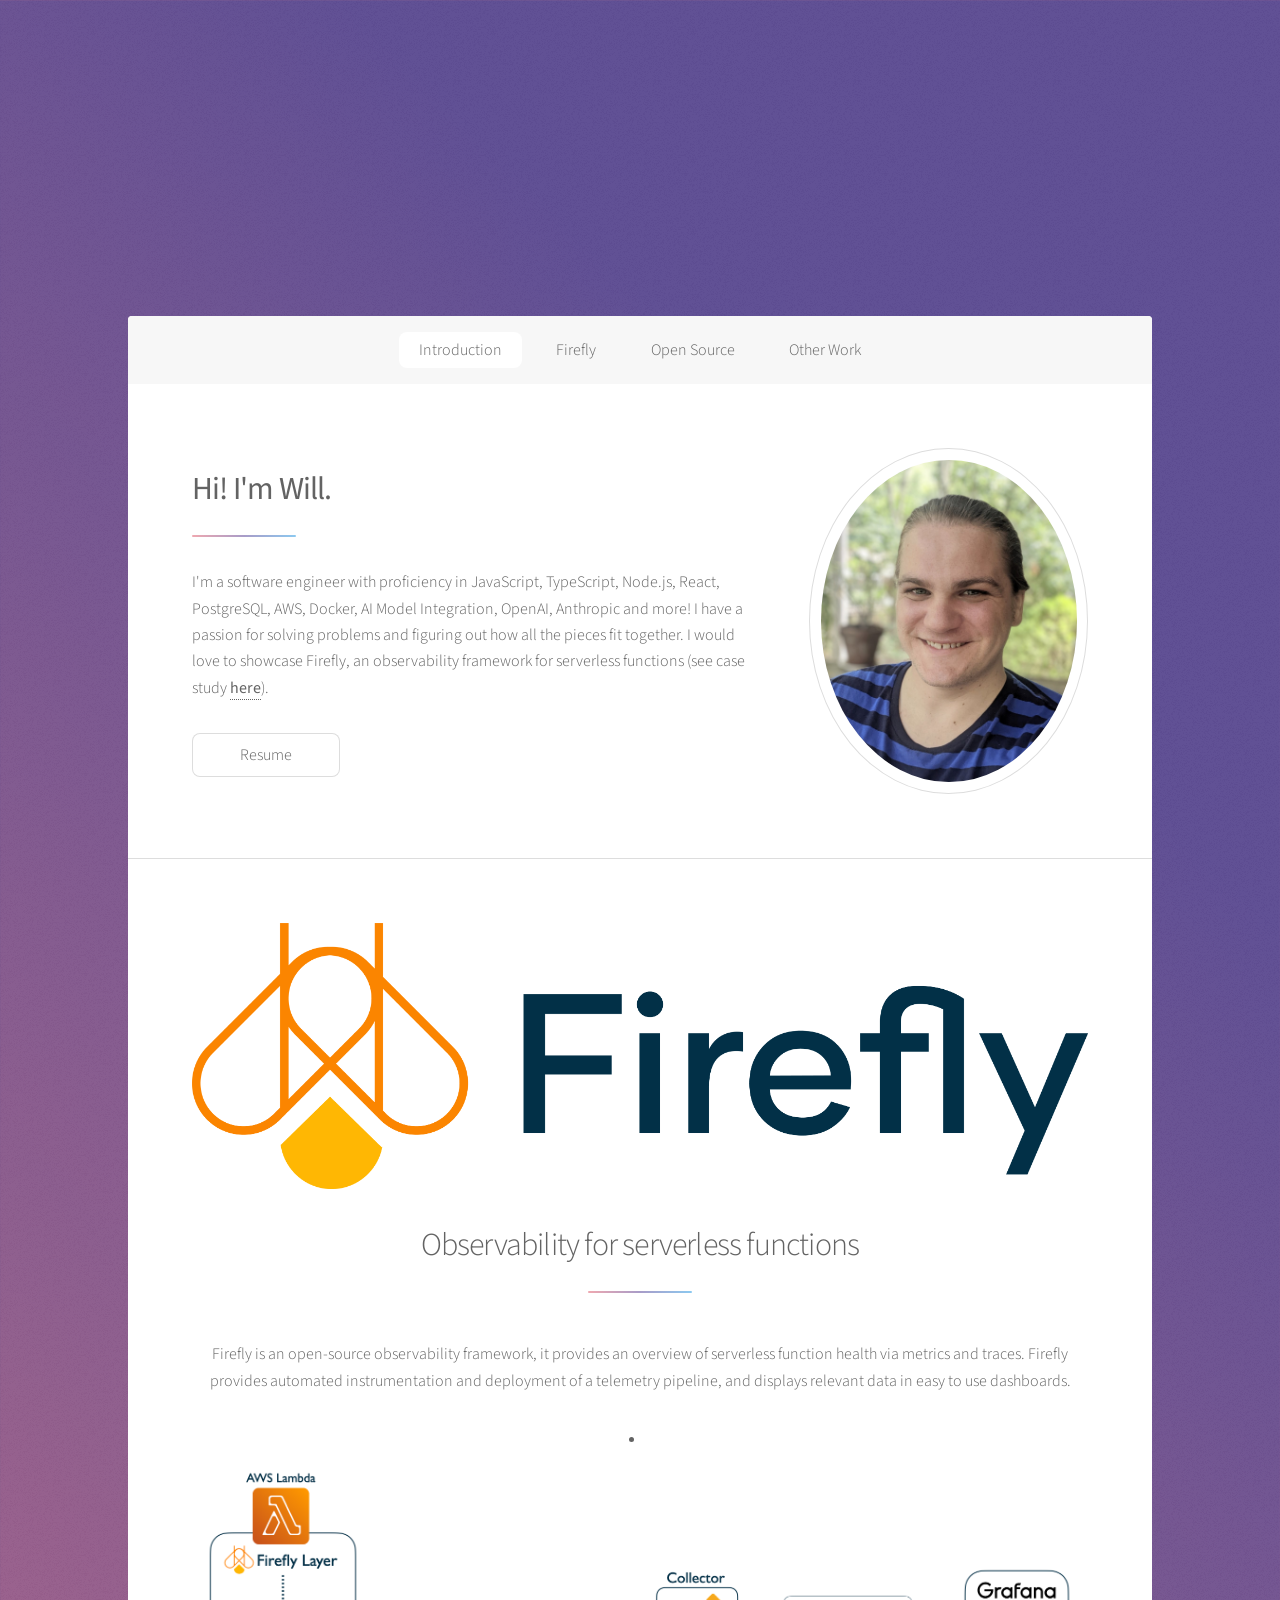
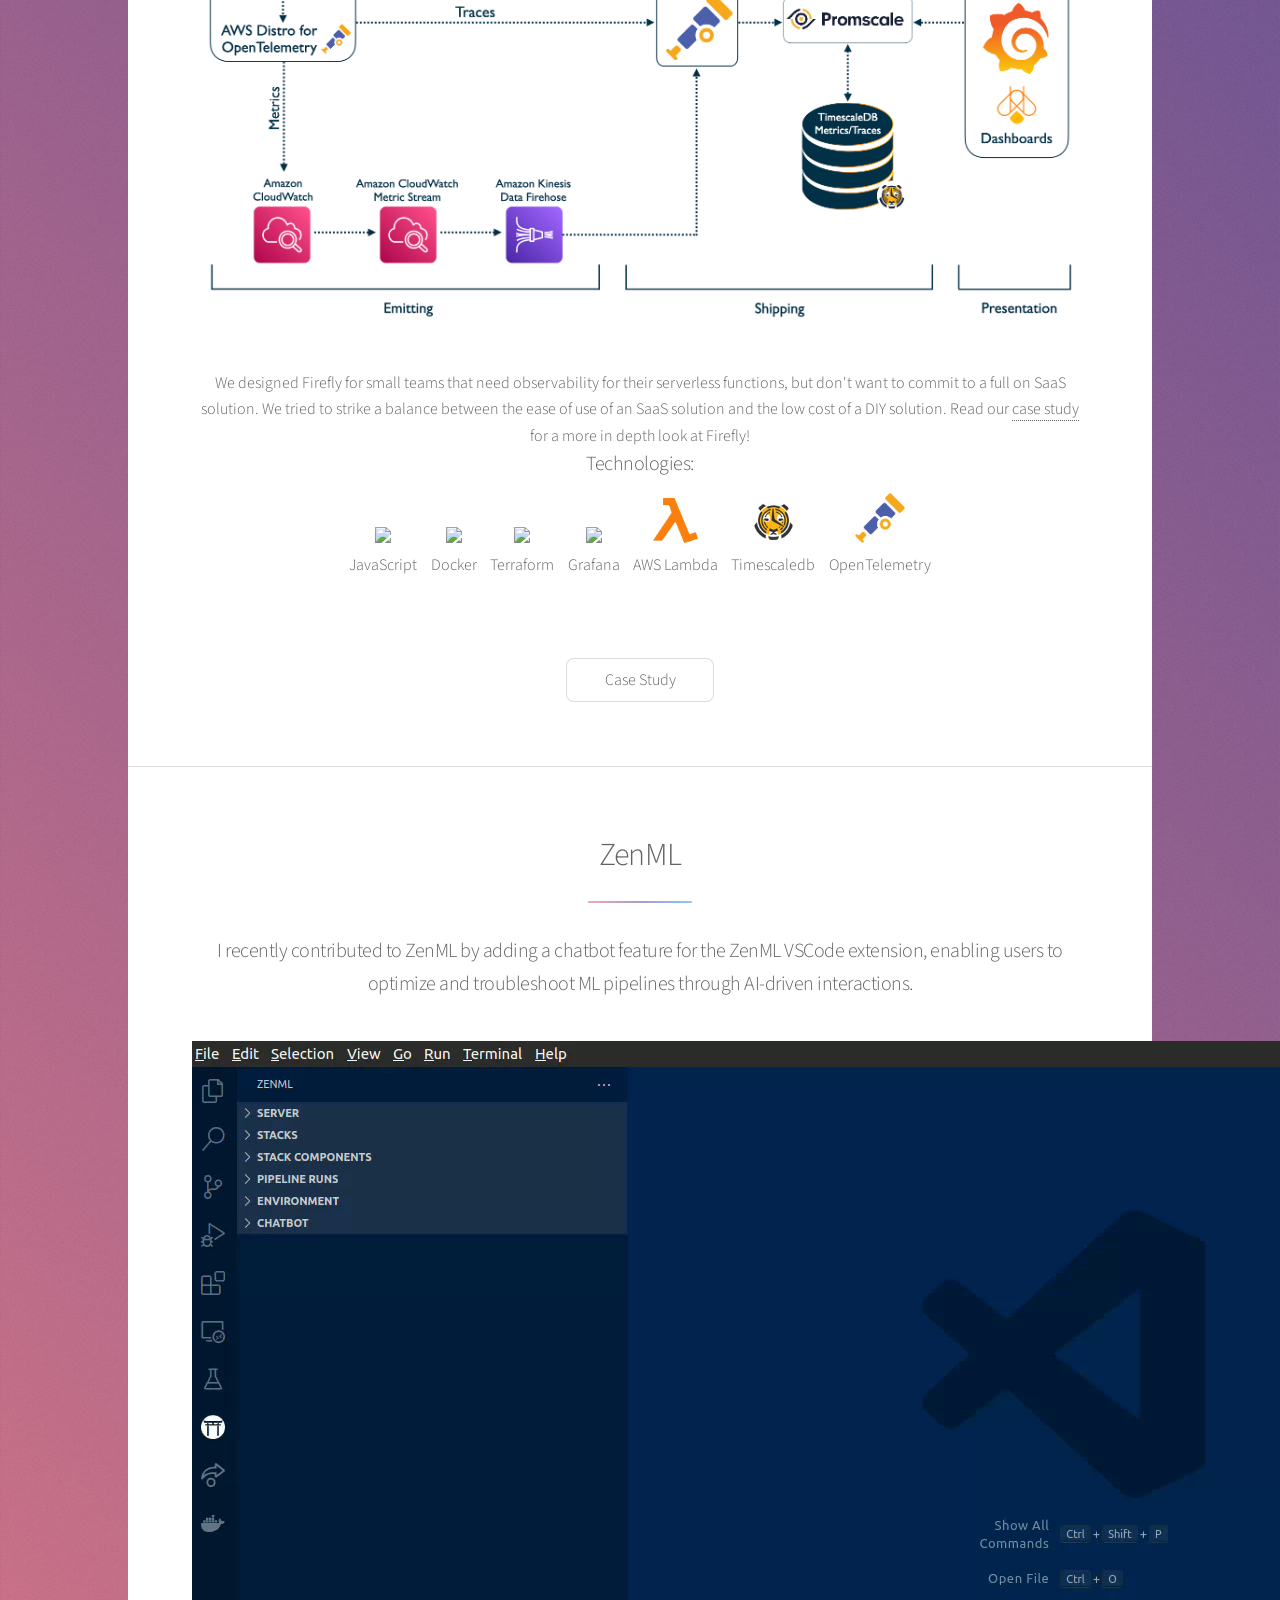
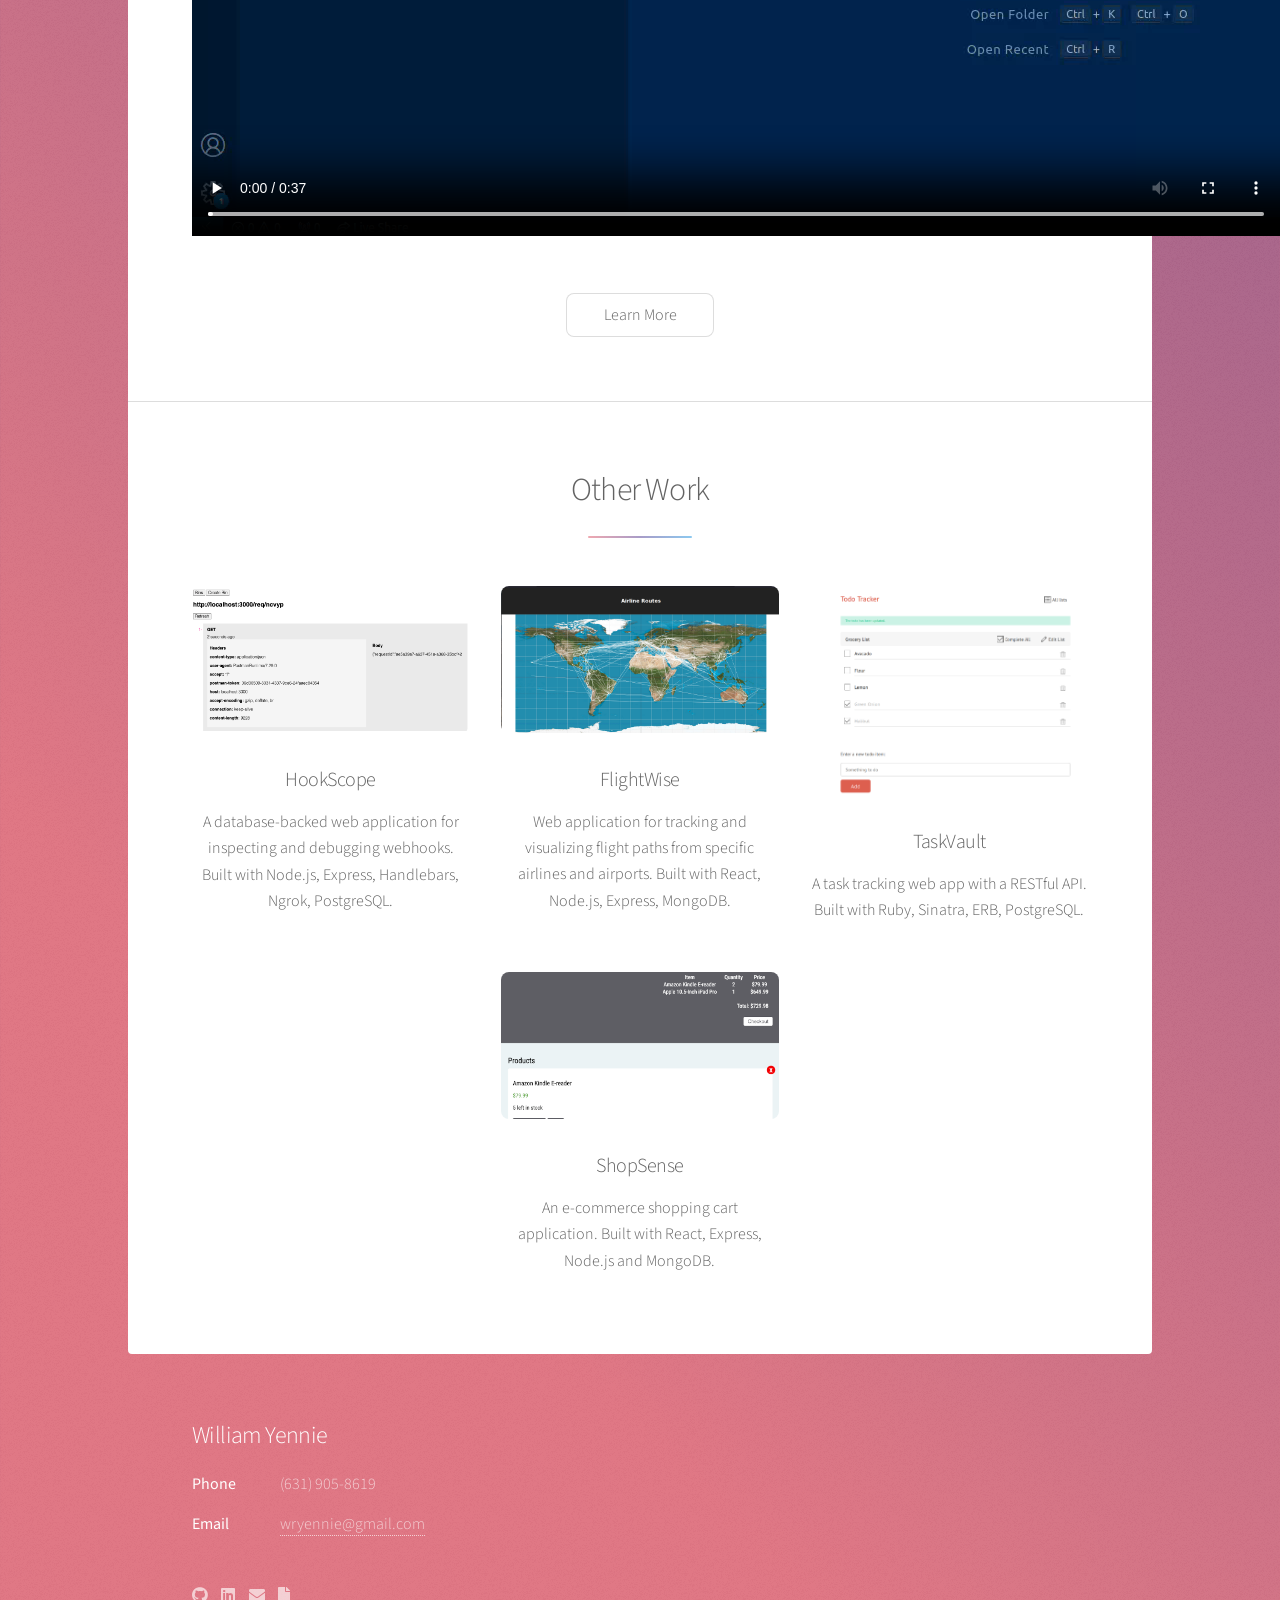
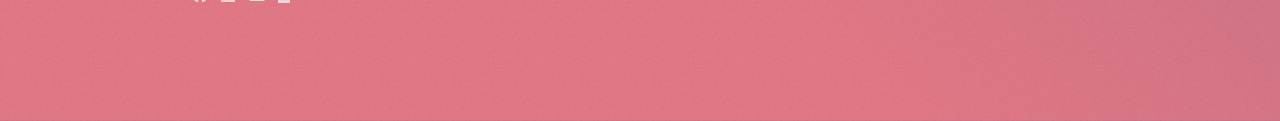
==== commit 10a06721: "Refactor: changed blurb to include some more technologies" ====
--- a/index.html
+++ b/index.html
@@ -47,8 +47,9 @@
                 <h2><strong>Hi! I'm Will.</strong></h2>
               </header>
               <p>
-                I'm a software engineer with proficiency in TypeScript, React,
-                SQL/NoSQL, Terraform, AWS, AI and more! I have a passion for
+                I'm a software engineer with proficiency in JavaScript,
+                TypeScript, Node.js, React, PostgreSQL, AWS, Docker, AI Model
+                Integration, OpenAI, Anthropic and more! I have a passion for
                 solving problems and figuring out how all the pieces fit
                 together. I would love to showcase Firefly, an observability
                 framework for serverless functions (see case study
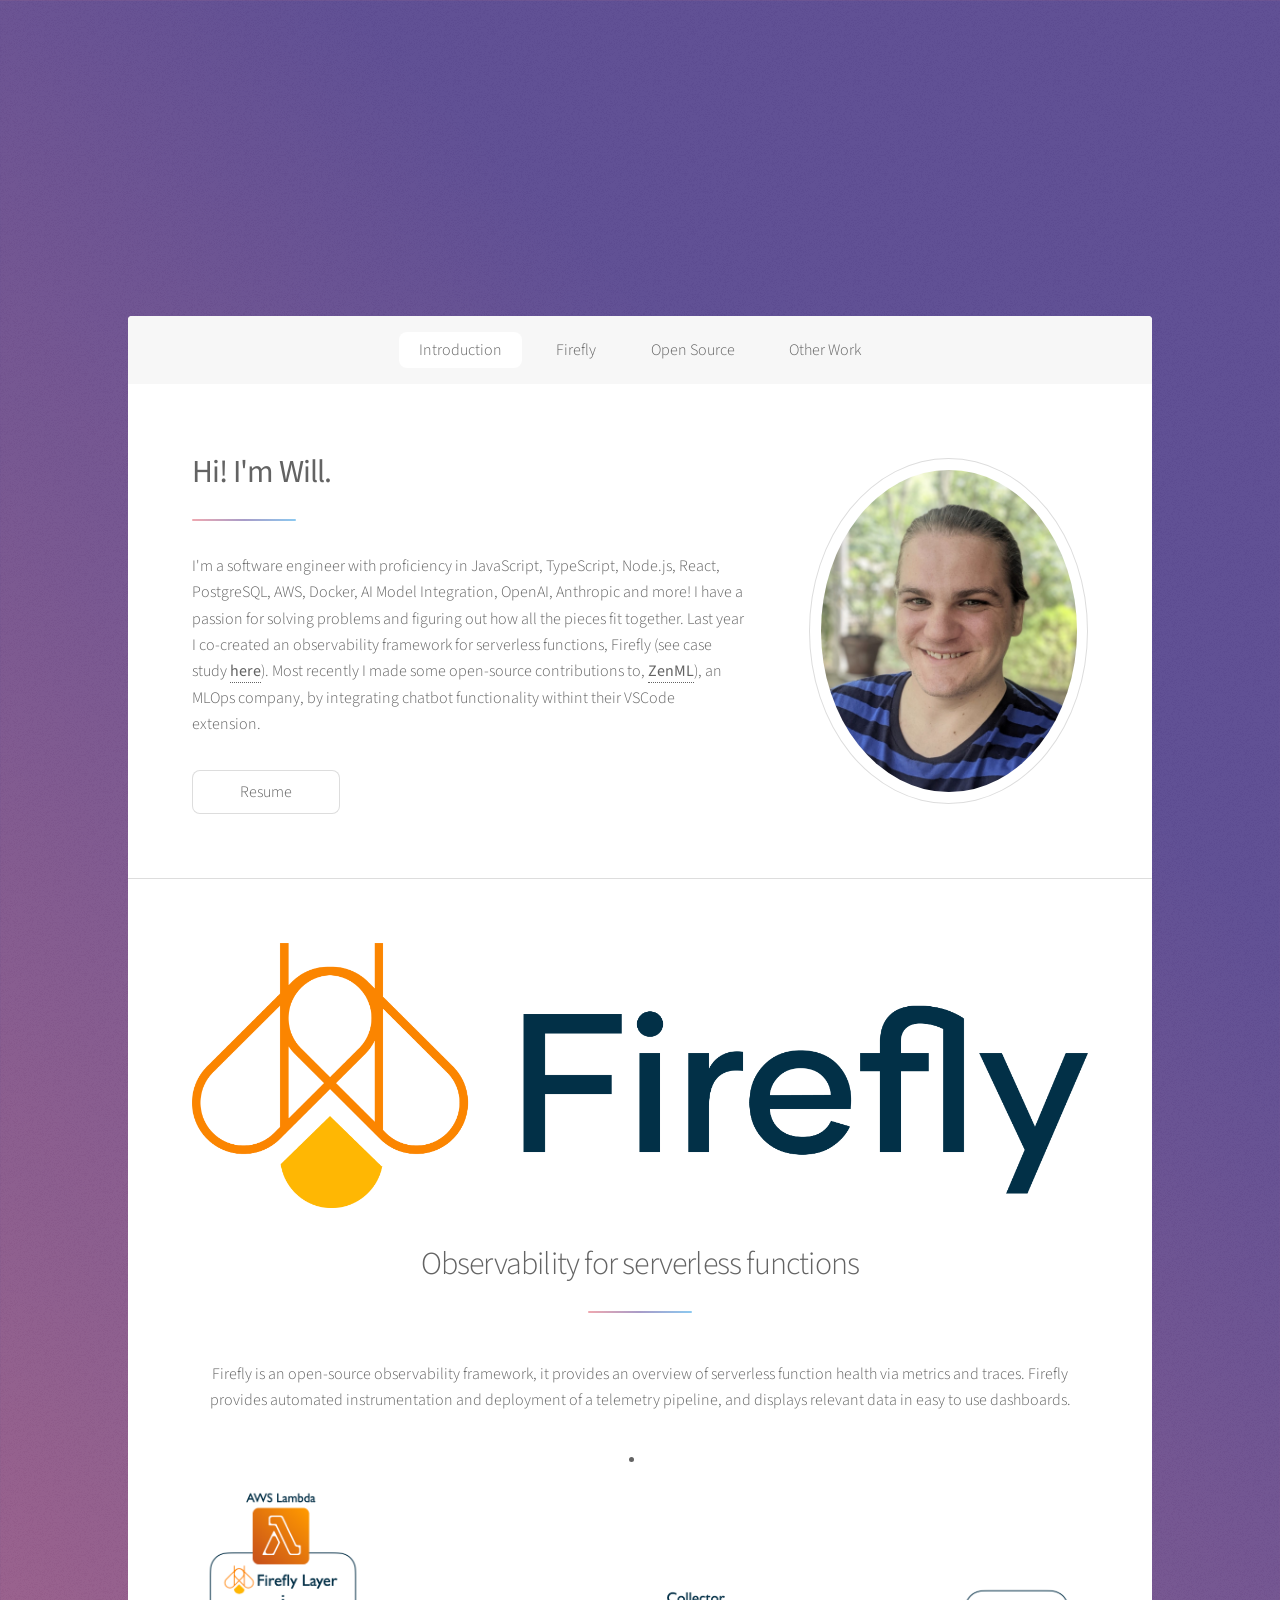
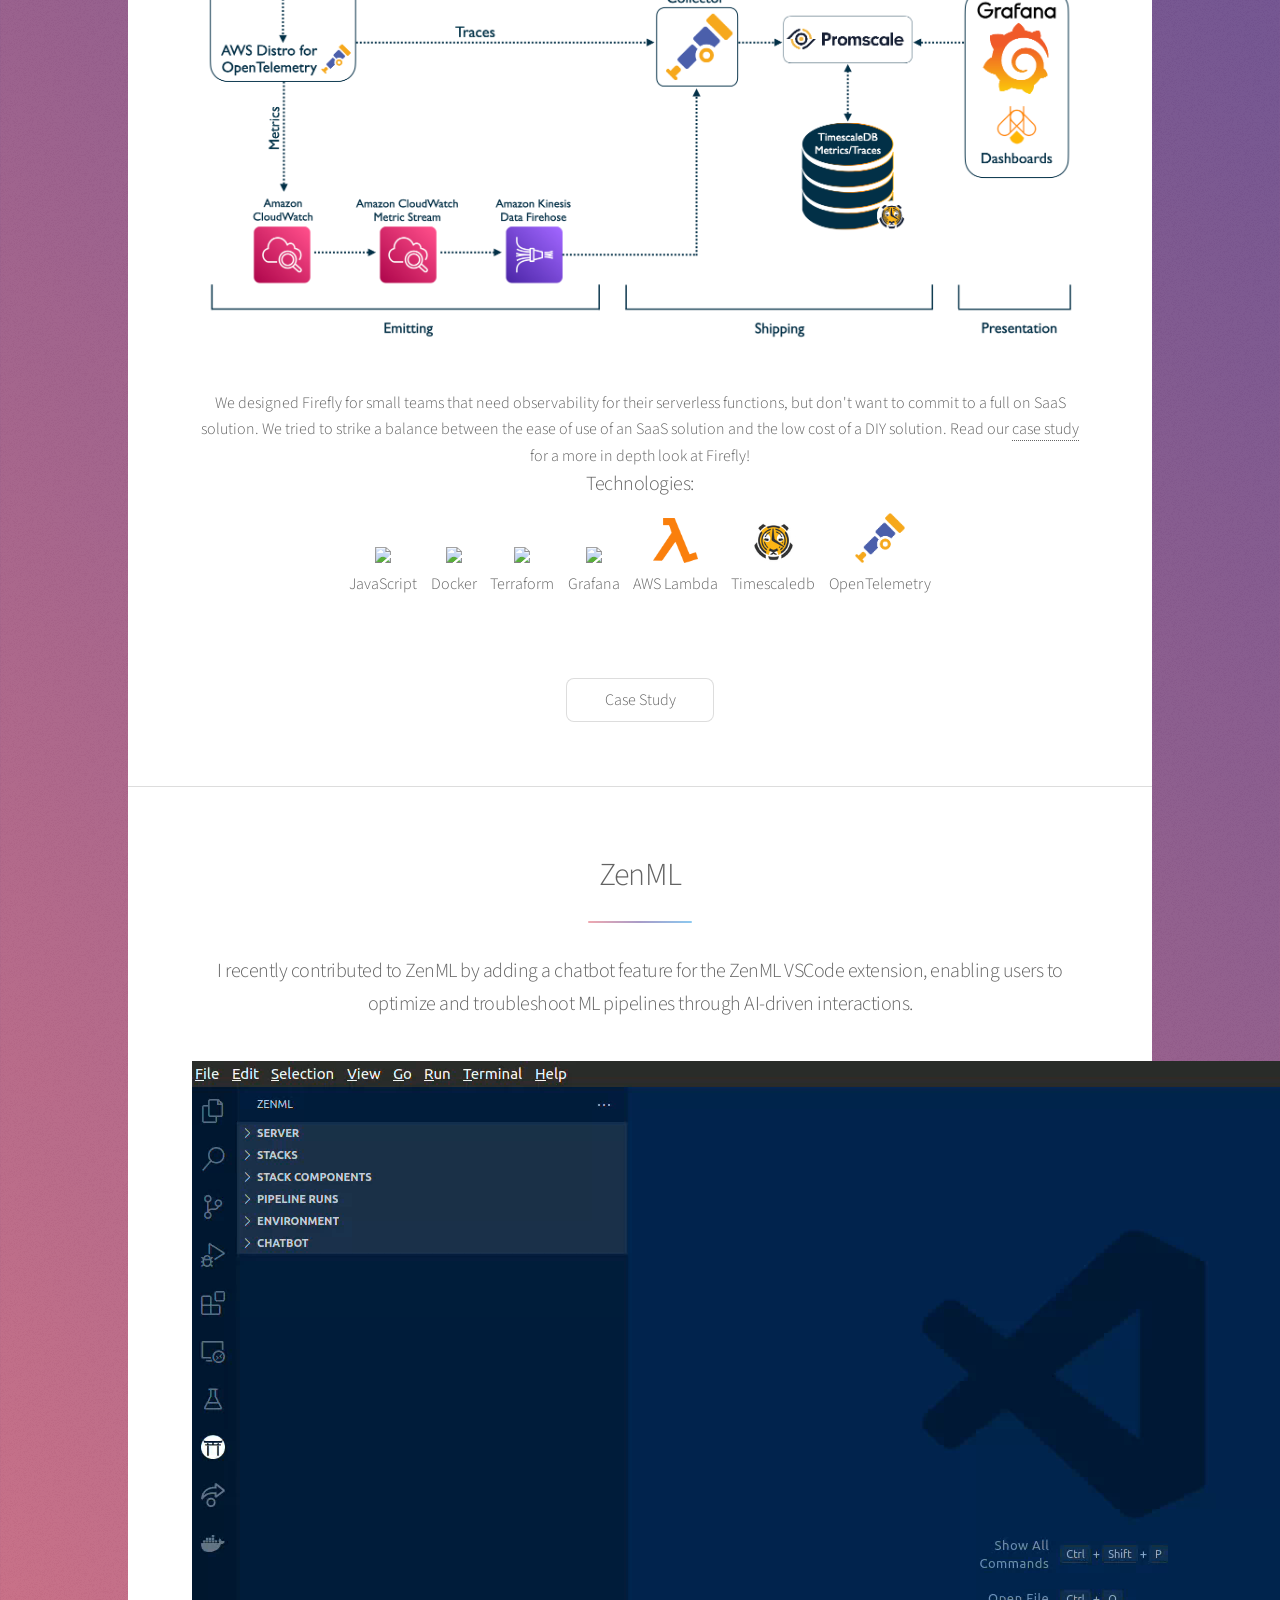
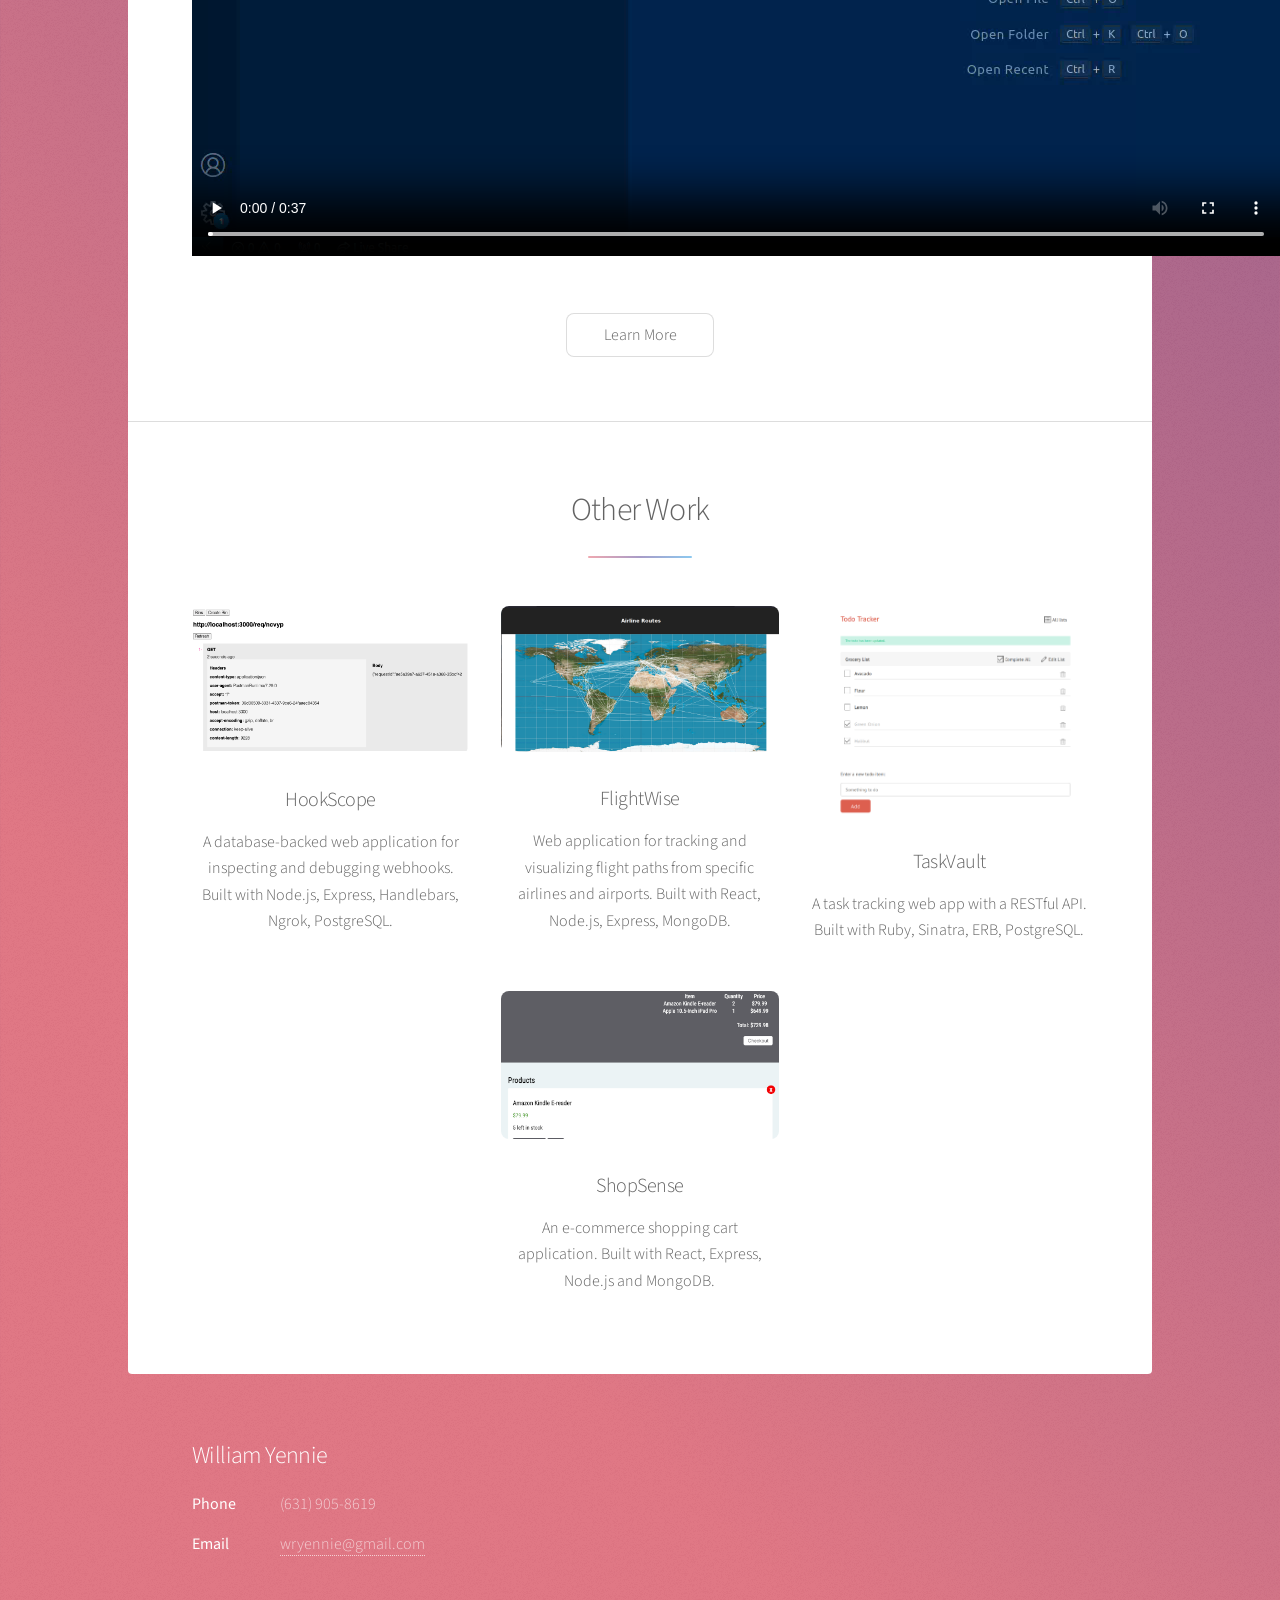
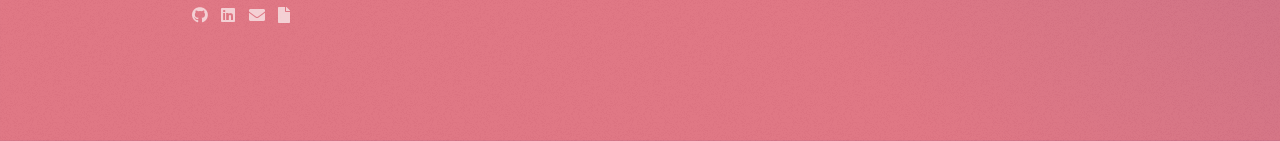
==== commit 08d20e25: "added info about ZenML to my blurb" ====
--- a/index.html
+++ b/index.html
@@ -51,10 +51,13 @@
                 TypeScript, Node.js, React, PostgreSQL, AWS, Docker, AI Model
                 Integration, OpenAI, Anthropic and more! I have a passion for
                 solving problems and figuring out how all the pieces fit
-                together. I would love to showcase Firefly, an observability
-                framework for serverless functions (see case study
+                together. Last year I co-created an observability framework for
+                serverless functions, Firefly (see case study
                 <a href="https://try-firefly.github.io/"><b>here</b></a
-                >).
+                >). Most recently I made some open-source contributions to,
+                <a href="https://www.zenml.io/"><b>ZenML</b></a
+                >), an MLOps company, by integrating chatbot functionality
+                withint their VSCode extension.
               </p>
               <ul class="actions">
                 <li>
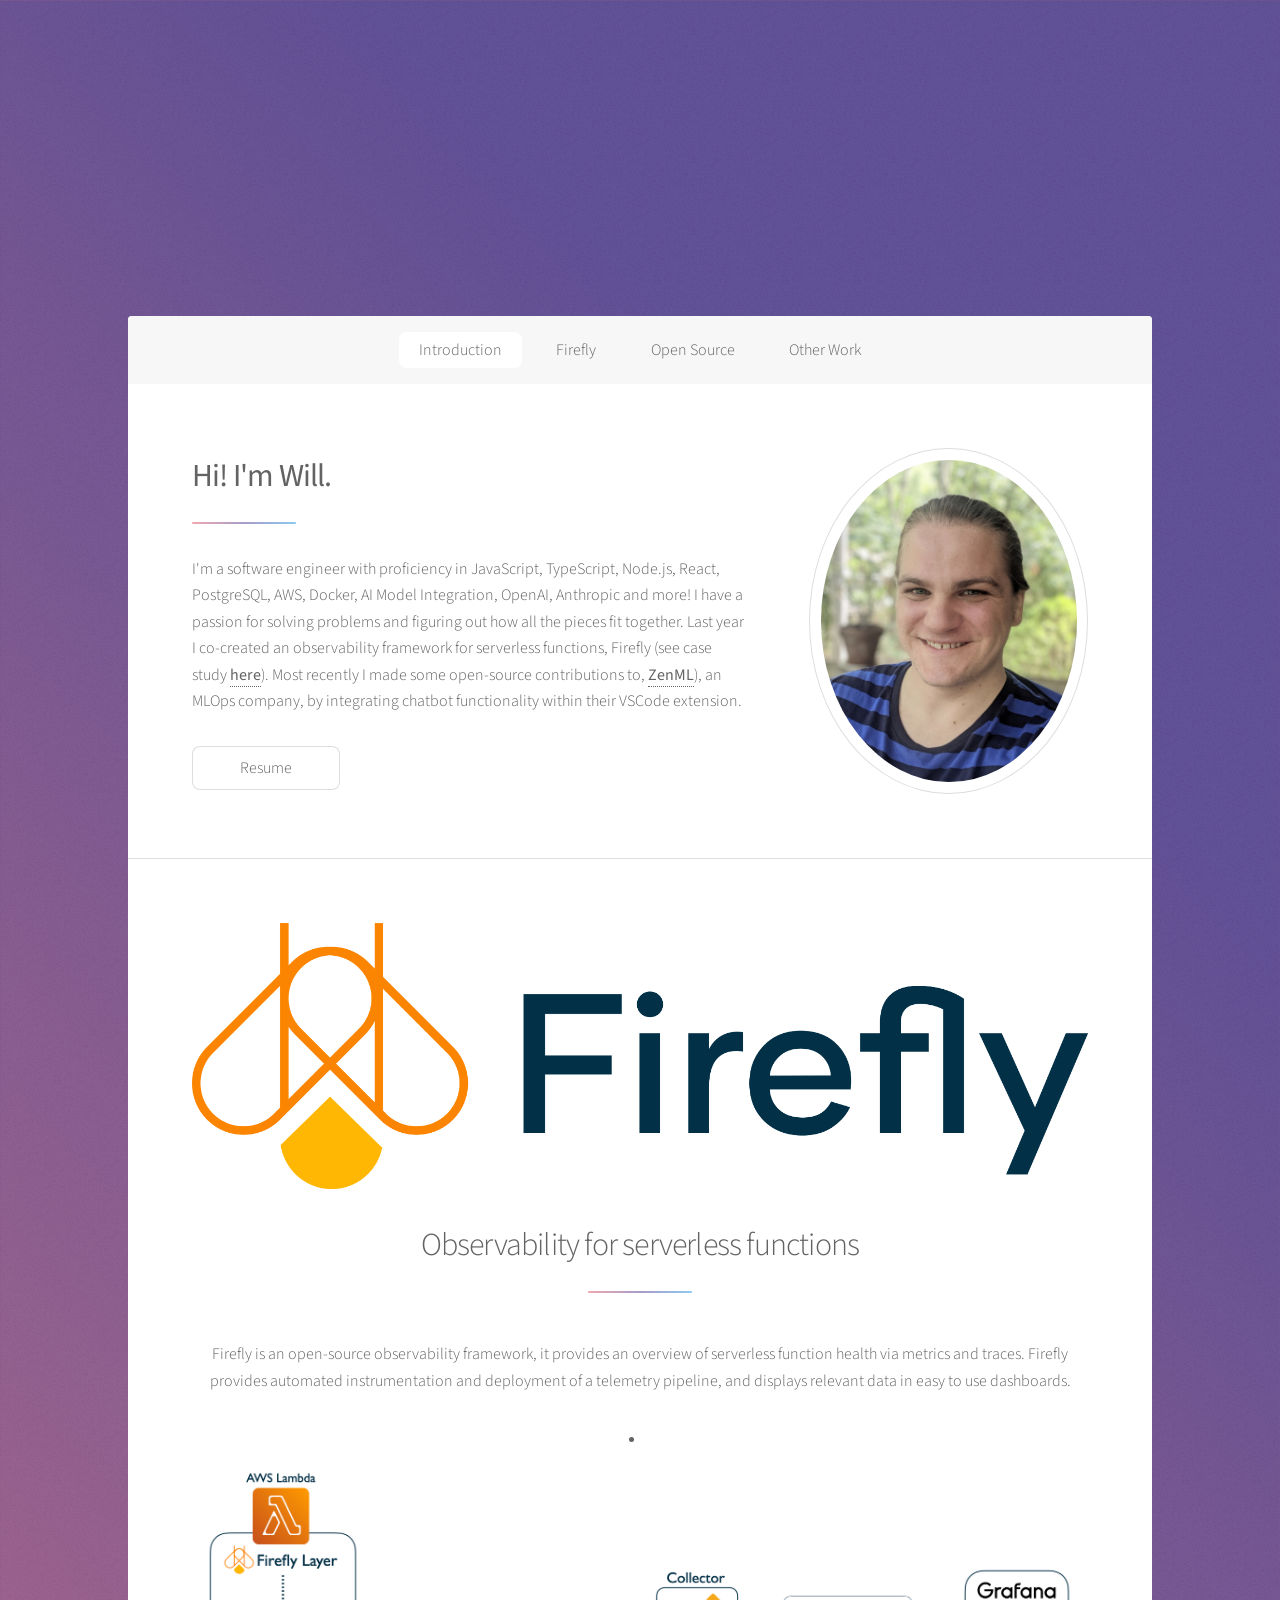
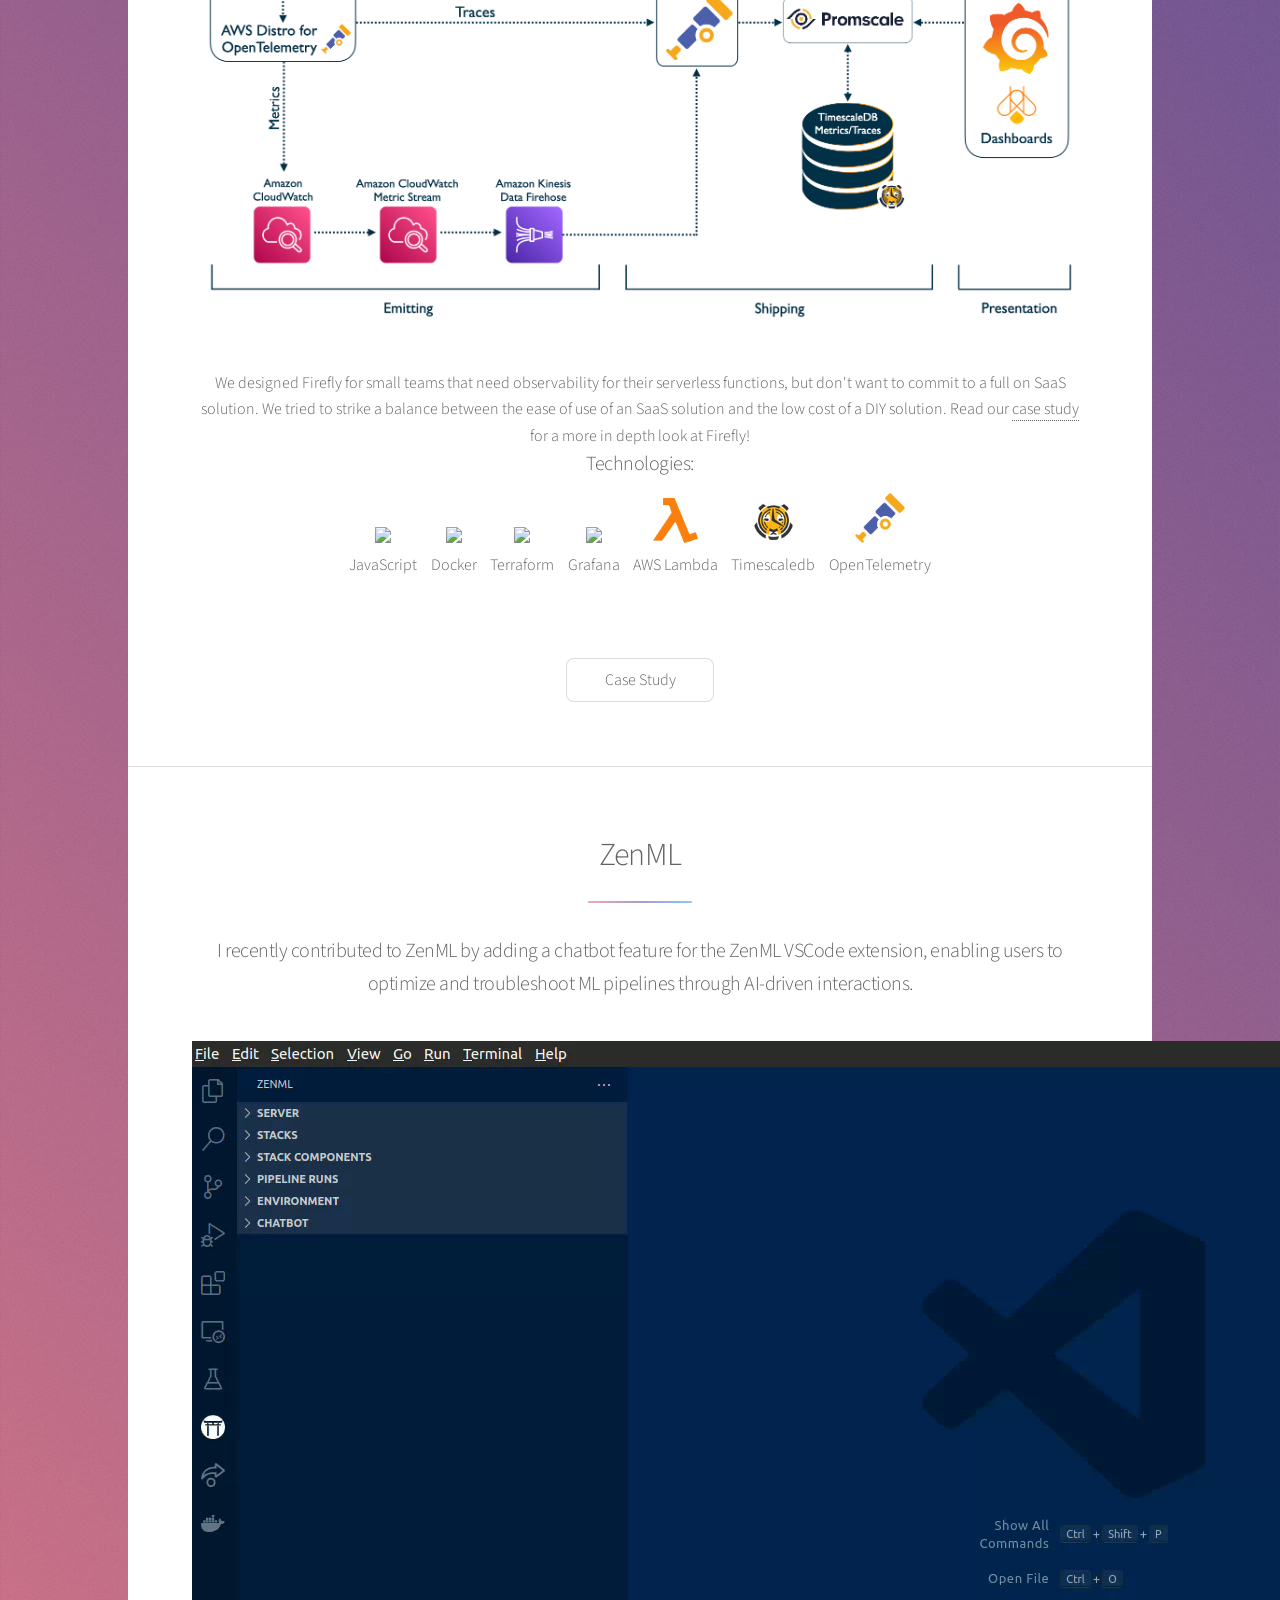
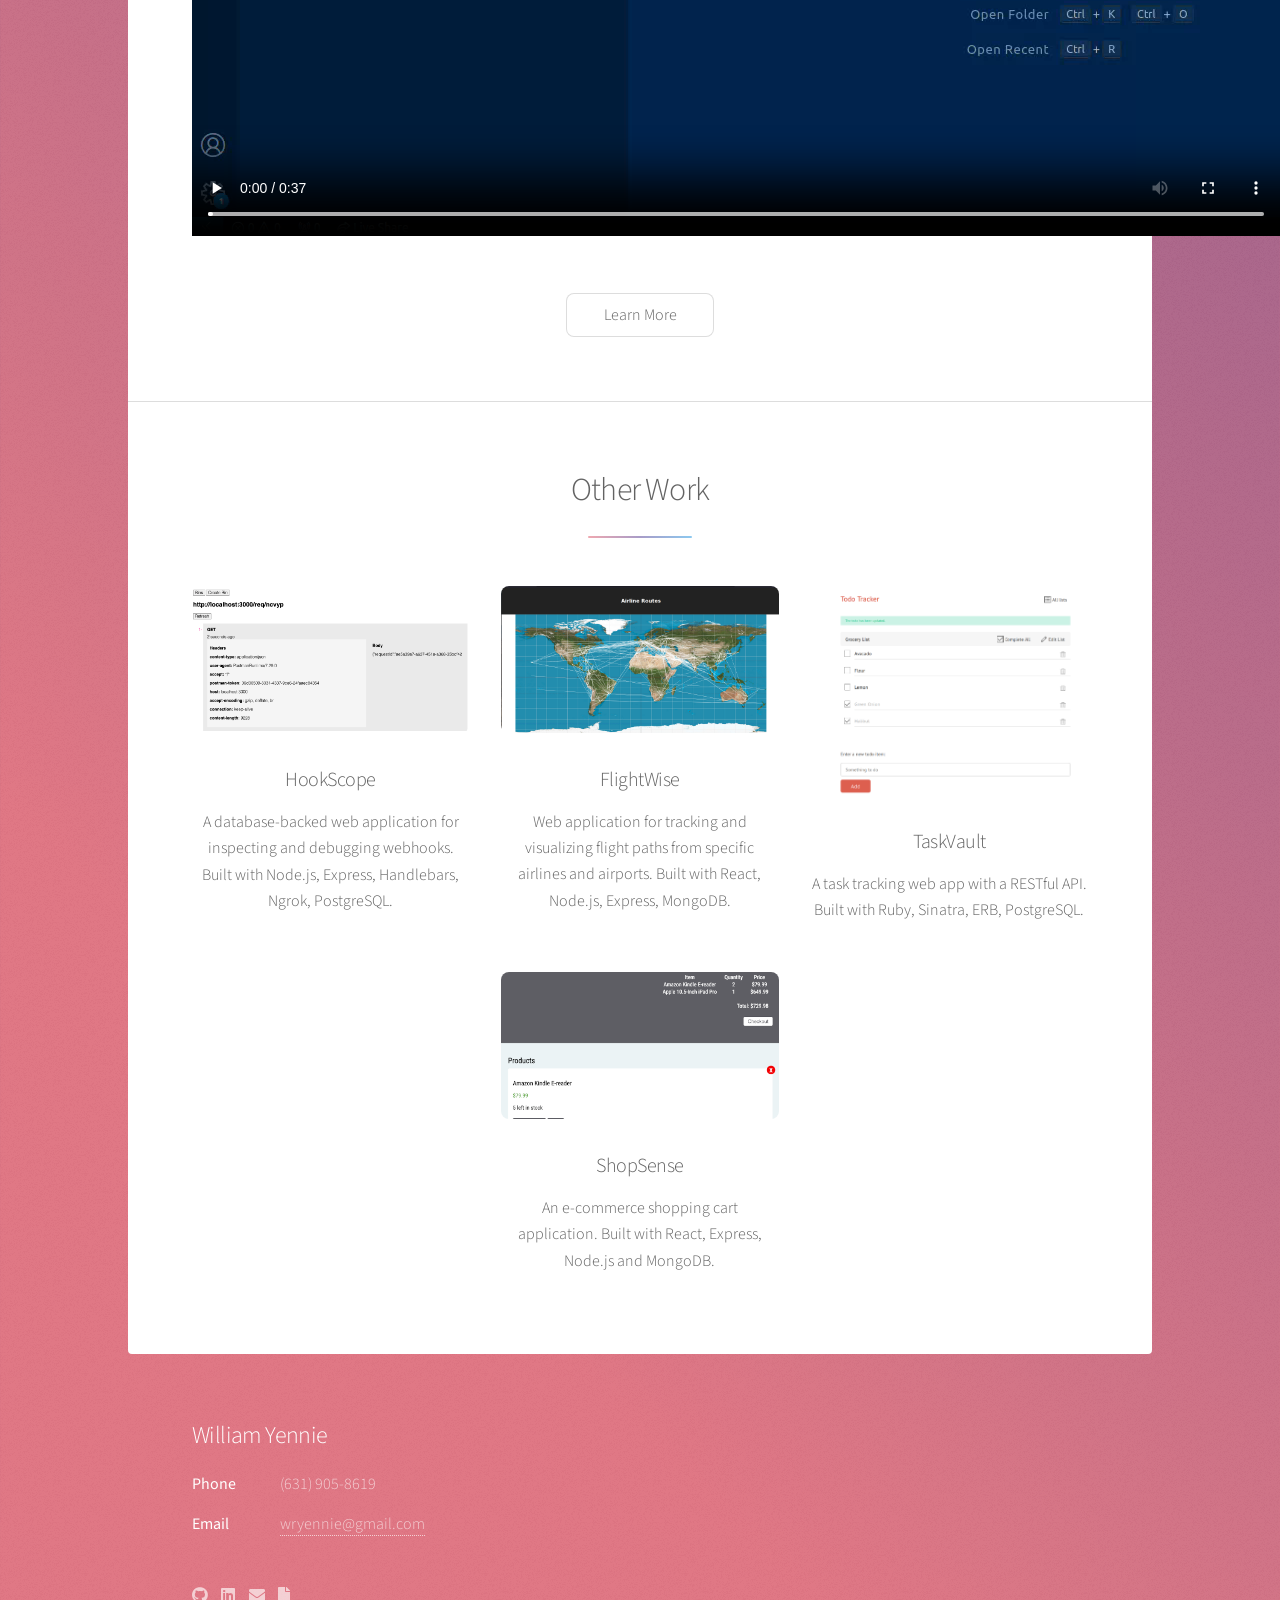
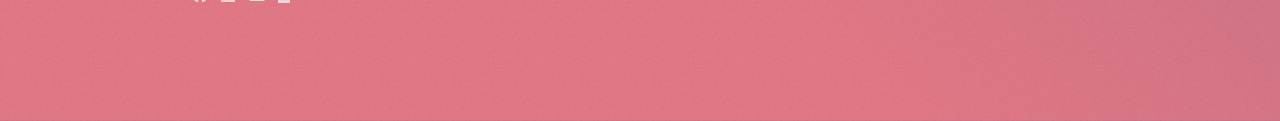
==== commit 3aae3e9a: "edit: spelling" ====
--- a/index.html
+++ b/index.html
@@ -57,7 +57,7 @@
                 >). Most recently I made some open-source contributions to,
                 <a href="https://www.zenml.io/"><b>ZenML</b></a
                 >), an MLOps company, by integrating chatbot functionality
-                withint their VSCode extension.
+                within their VSCode extension.
               </p>
               <ul class="actions">
                 <li>
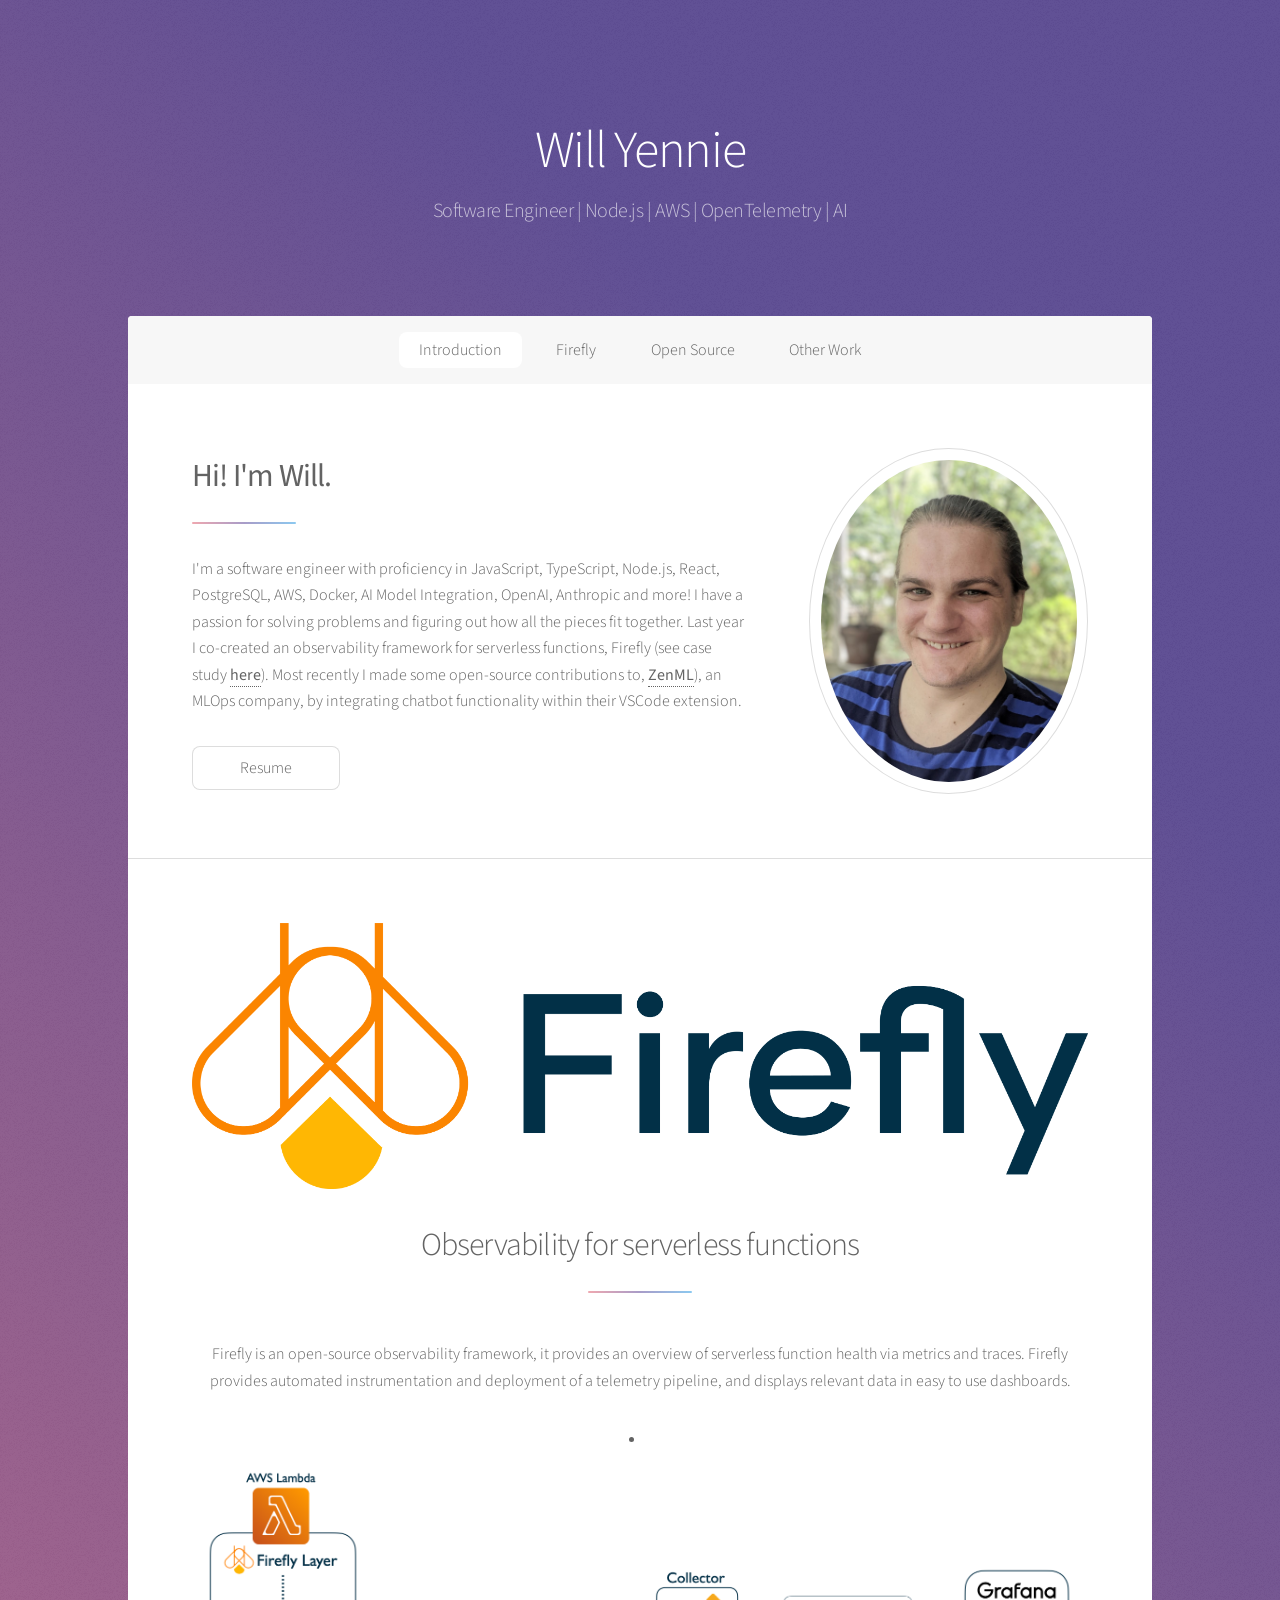
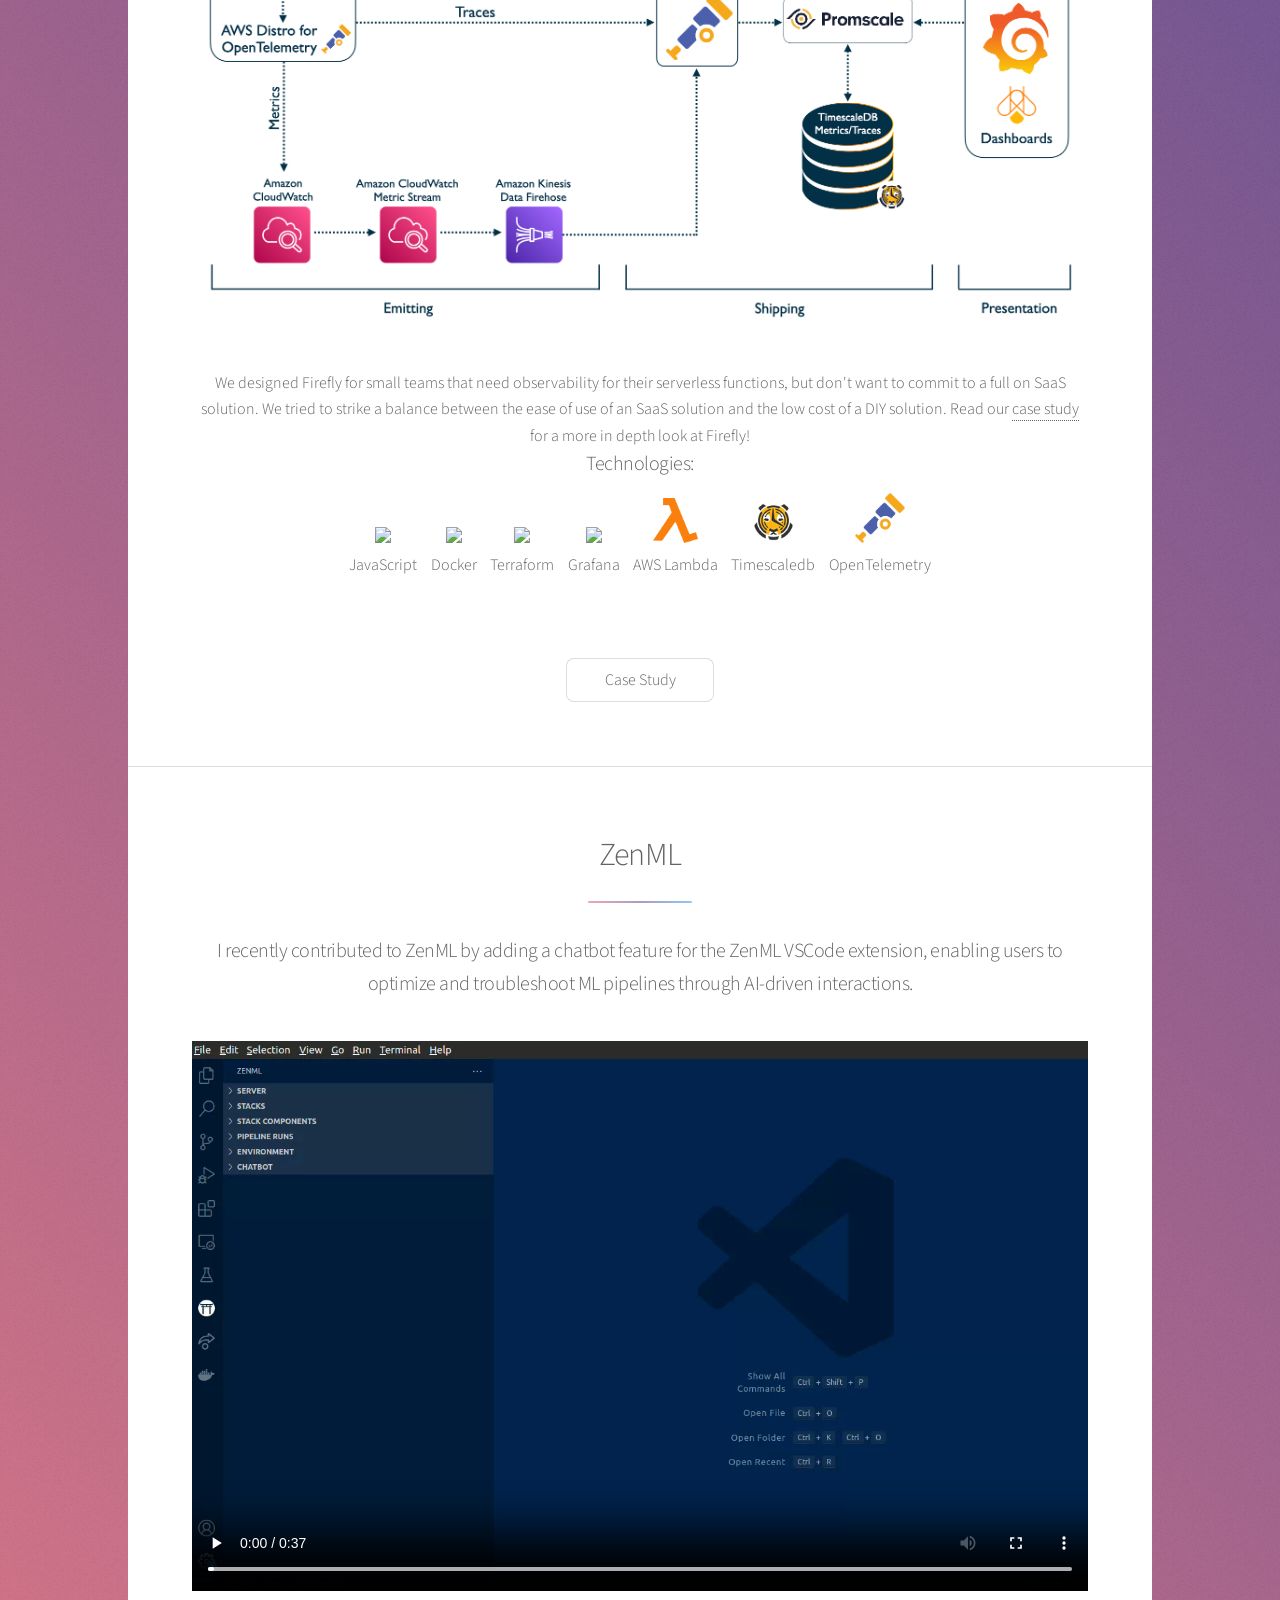
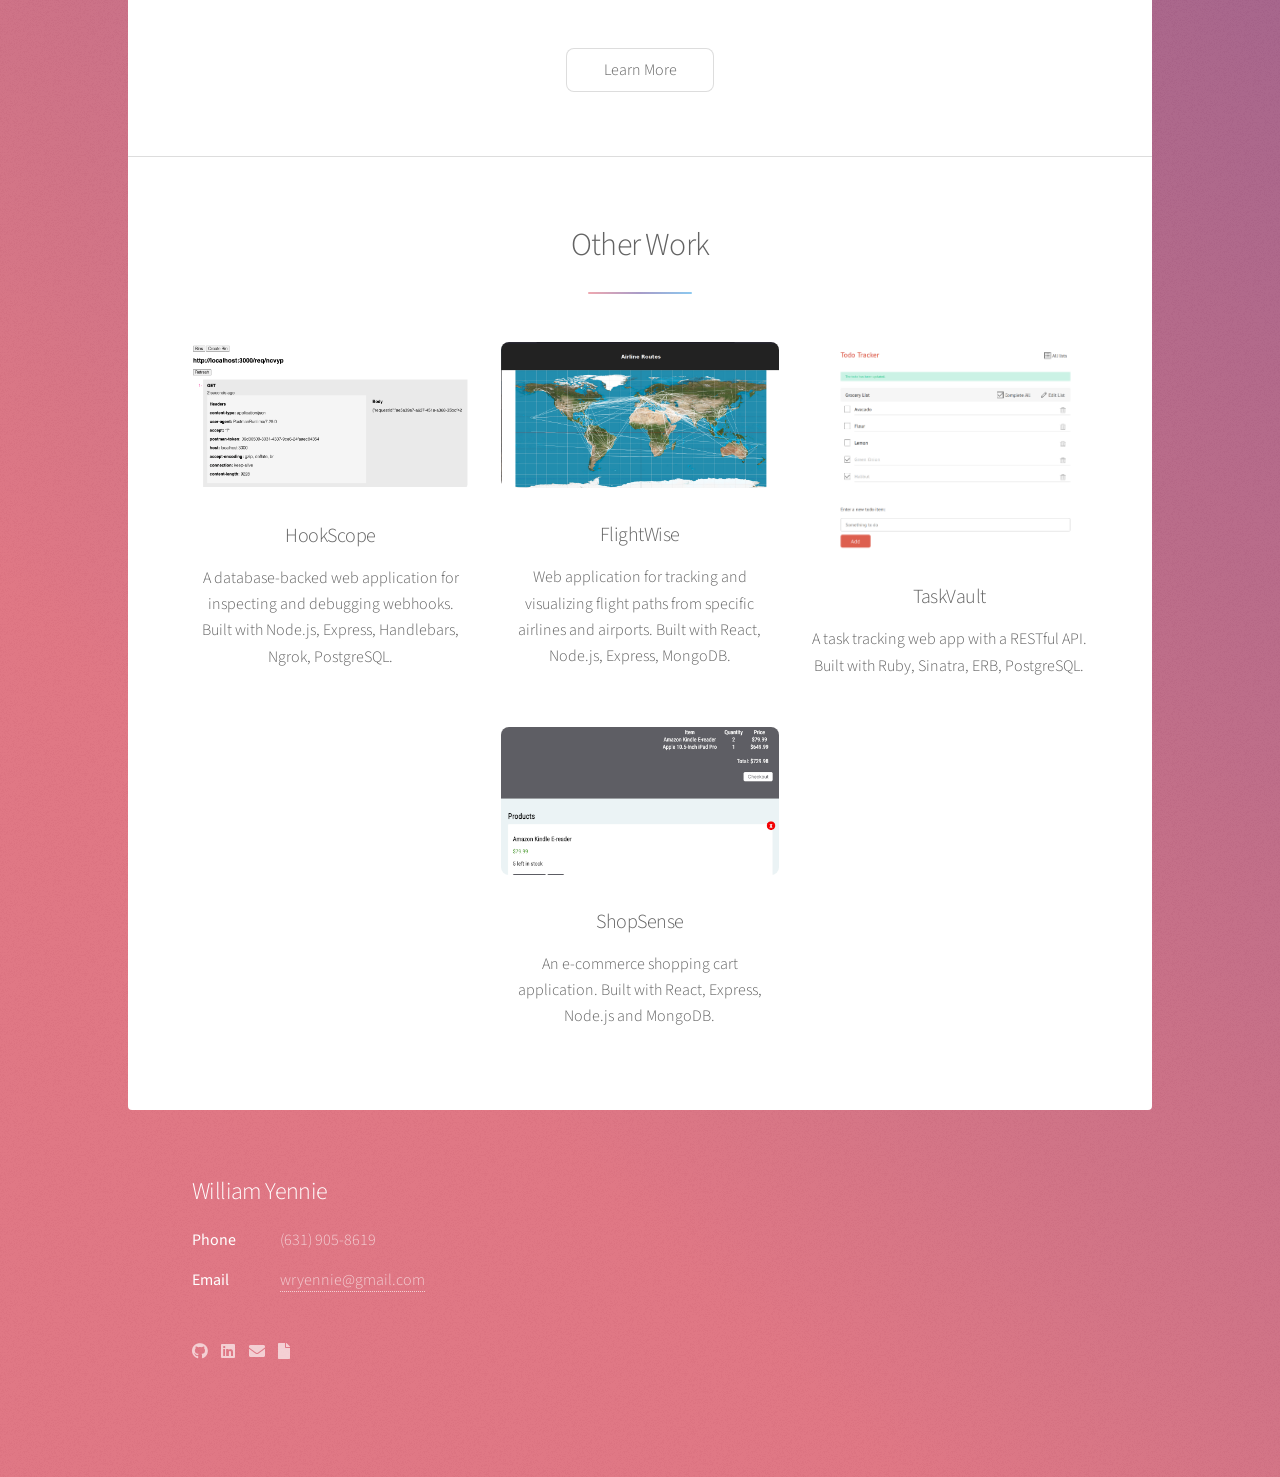
==== commit 39d853bb: "fix: added resizing of video dimesions" ====
--- a/index.html
+++ b/index.html
@@ -173,7 +173,7 @@
               the ZenML VSCode extension, enabling users to optimize and
               troubleshoot ML pipelines through AI-driven interactions.
             </p>
-            <video controls>
+            <video id="zenml-video" width="100%" height="auto" controls>
               <source src="./videos/zeml_chat.webm" type="video/webm" />
             </video>
           </header>
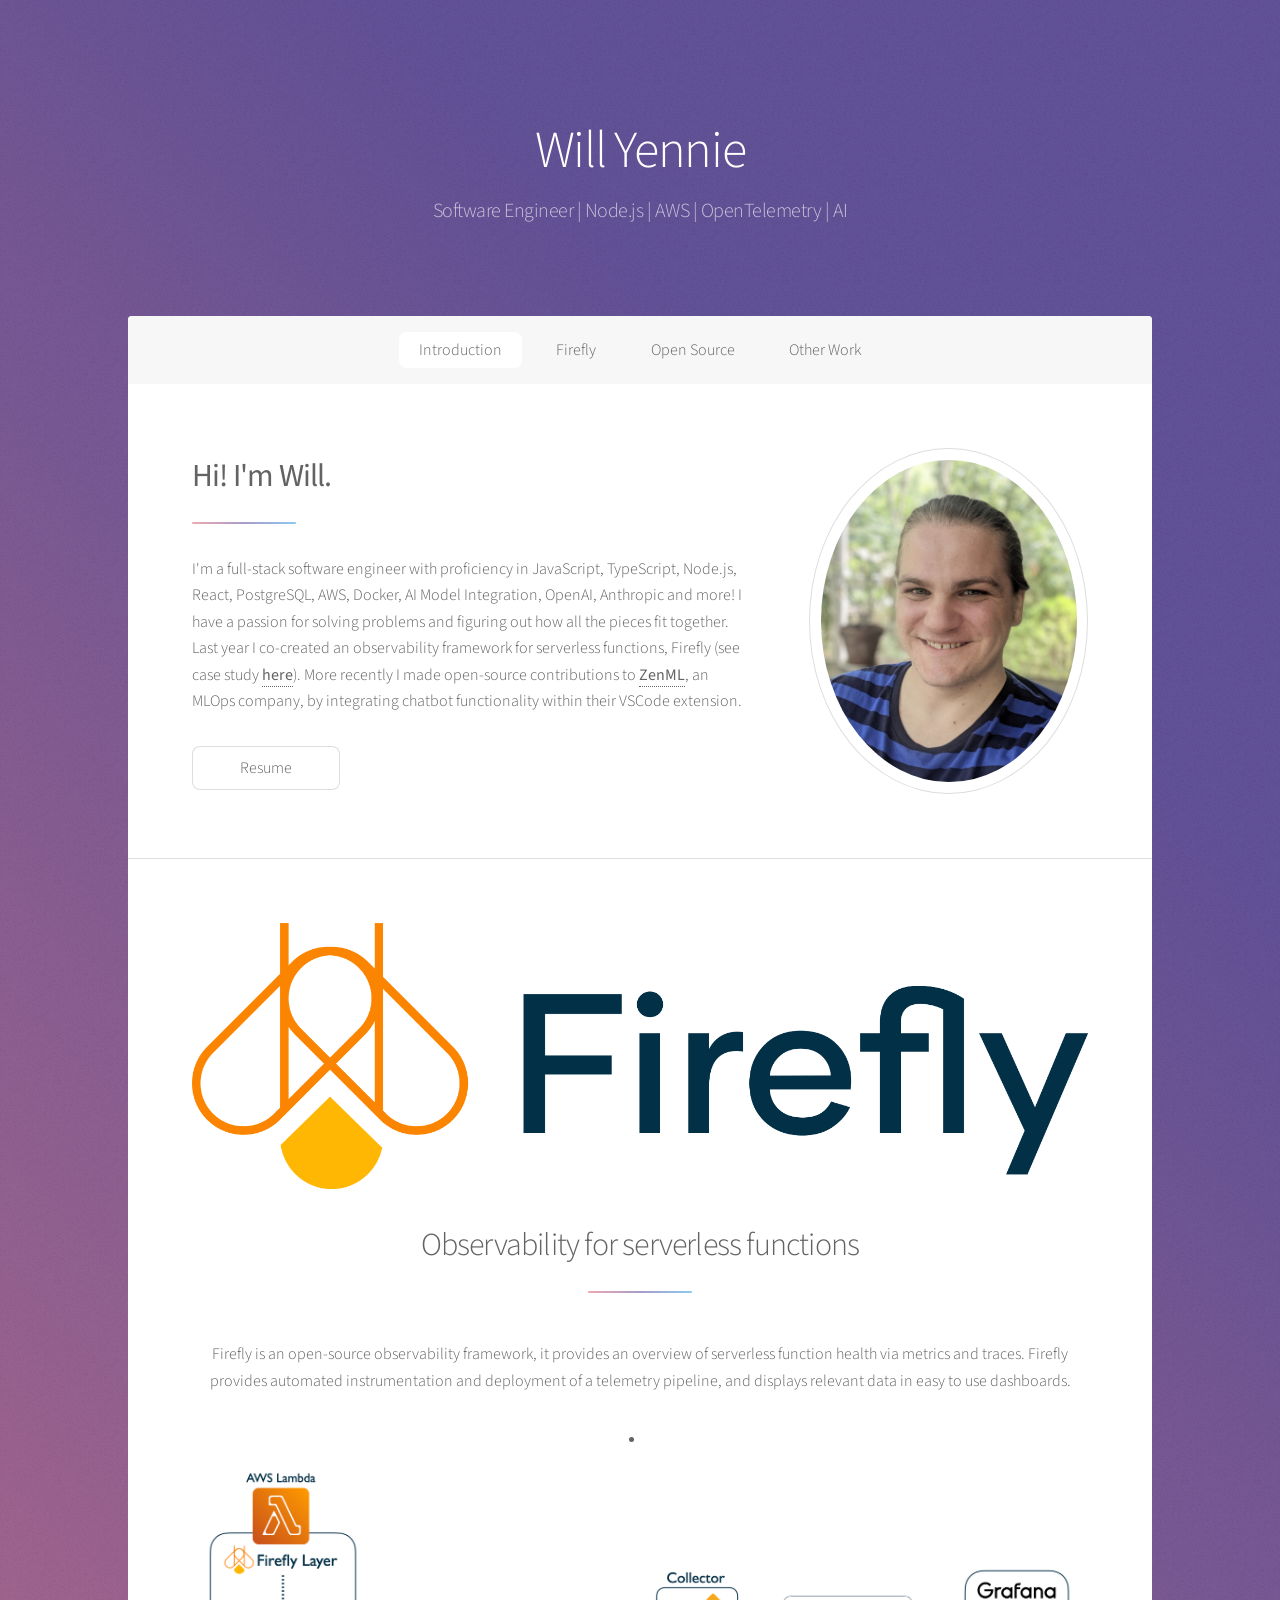
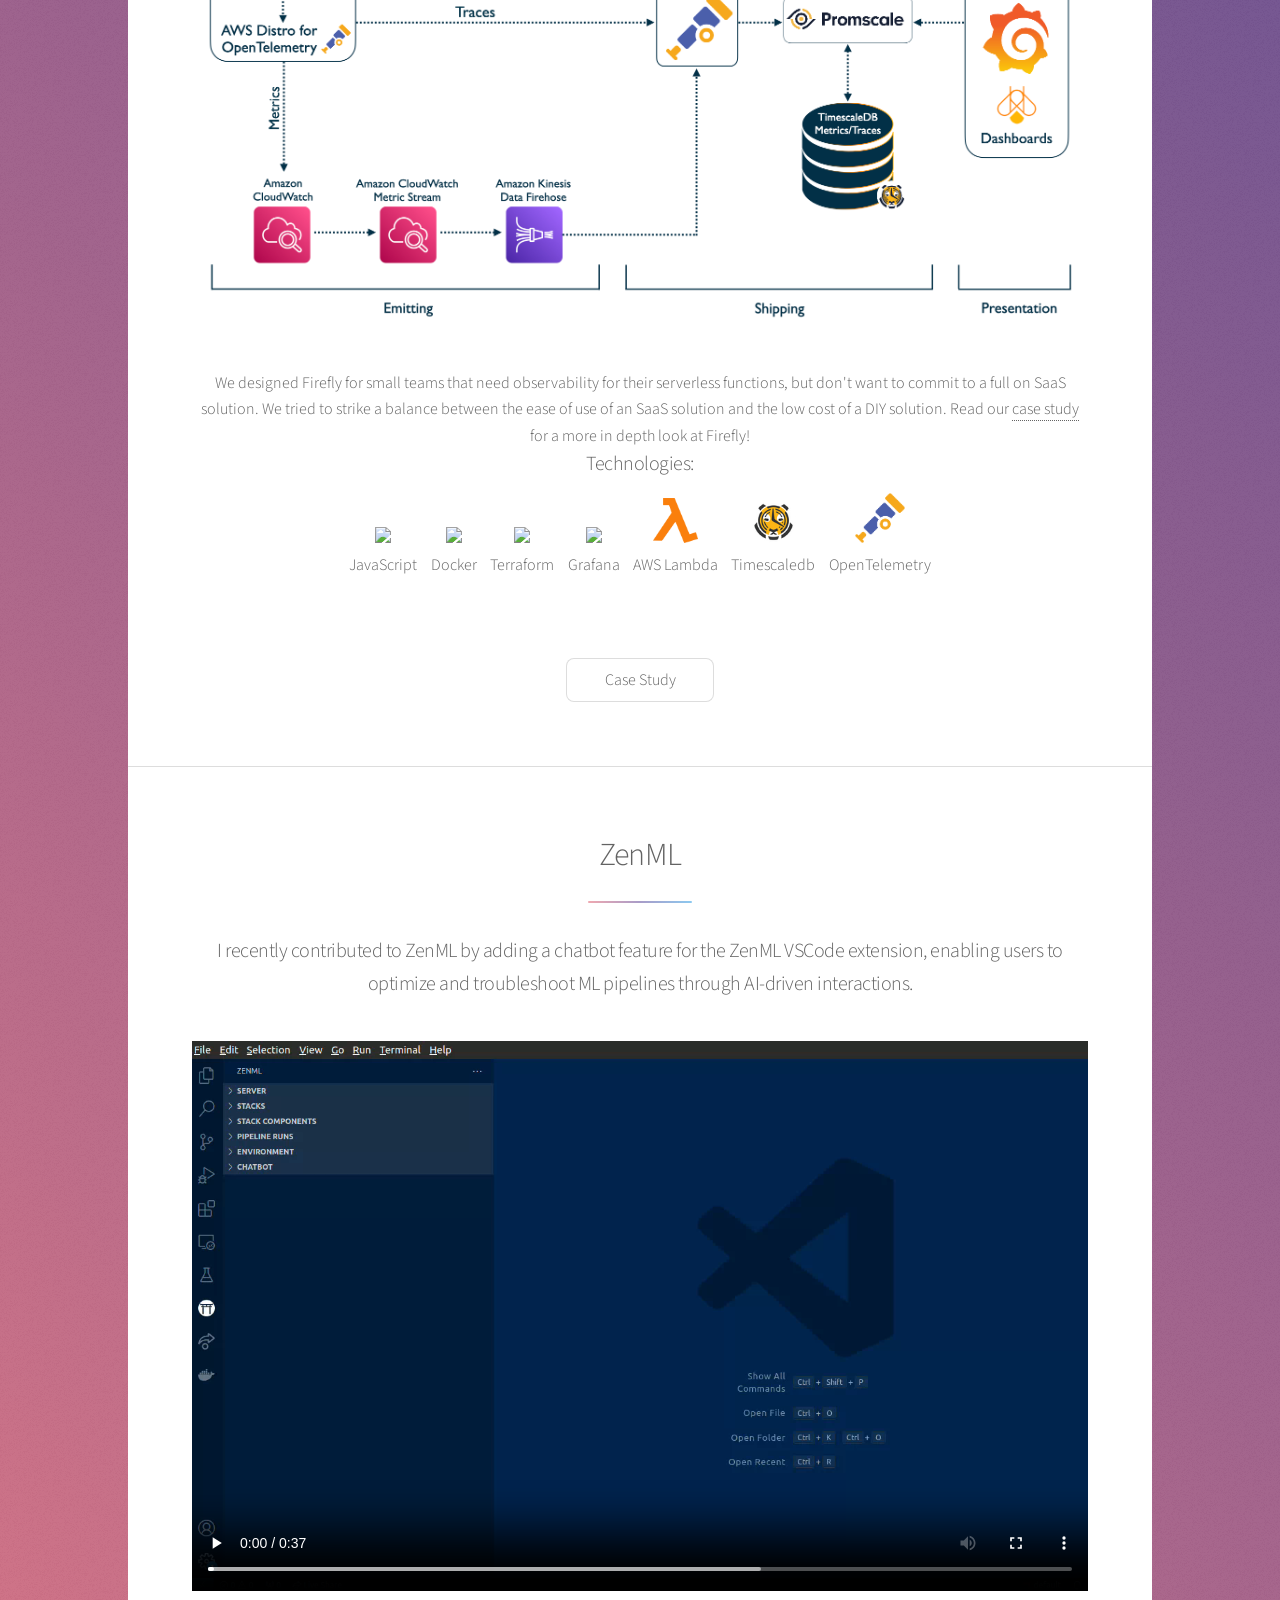
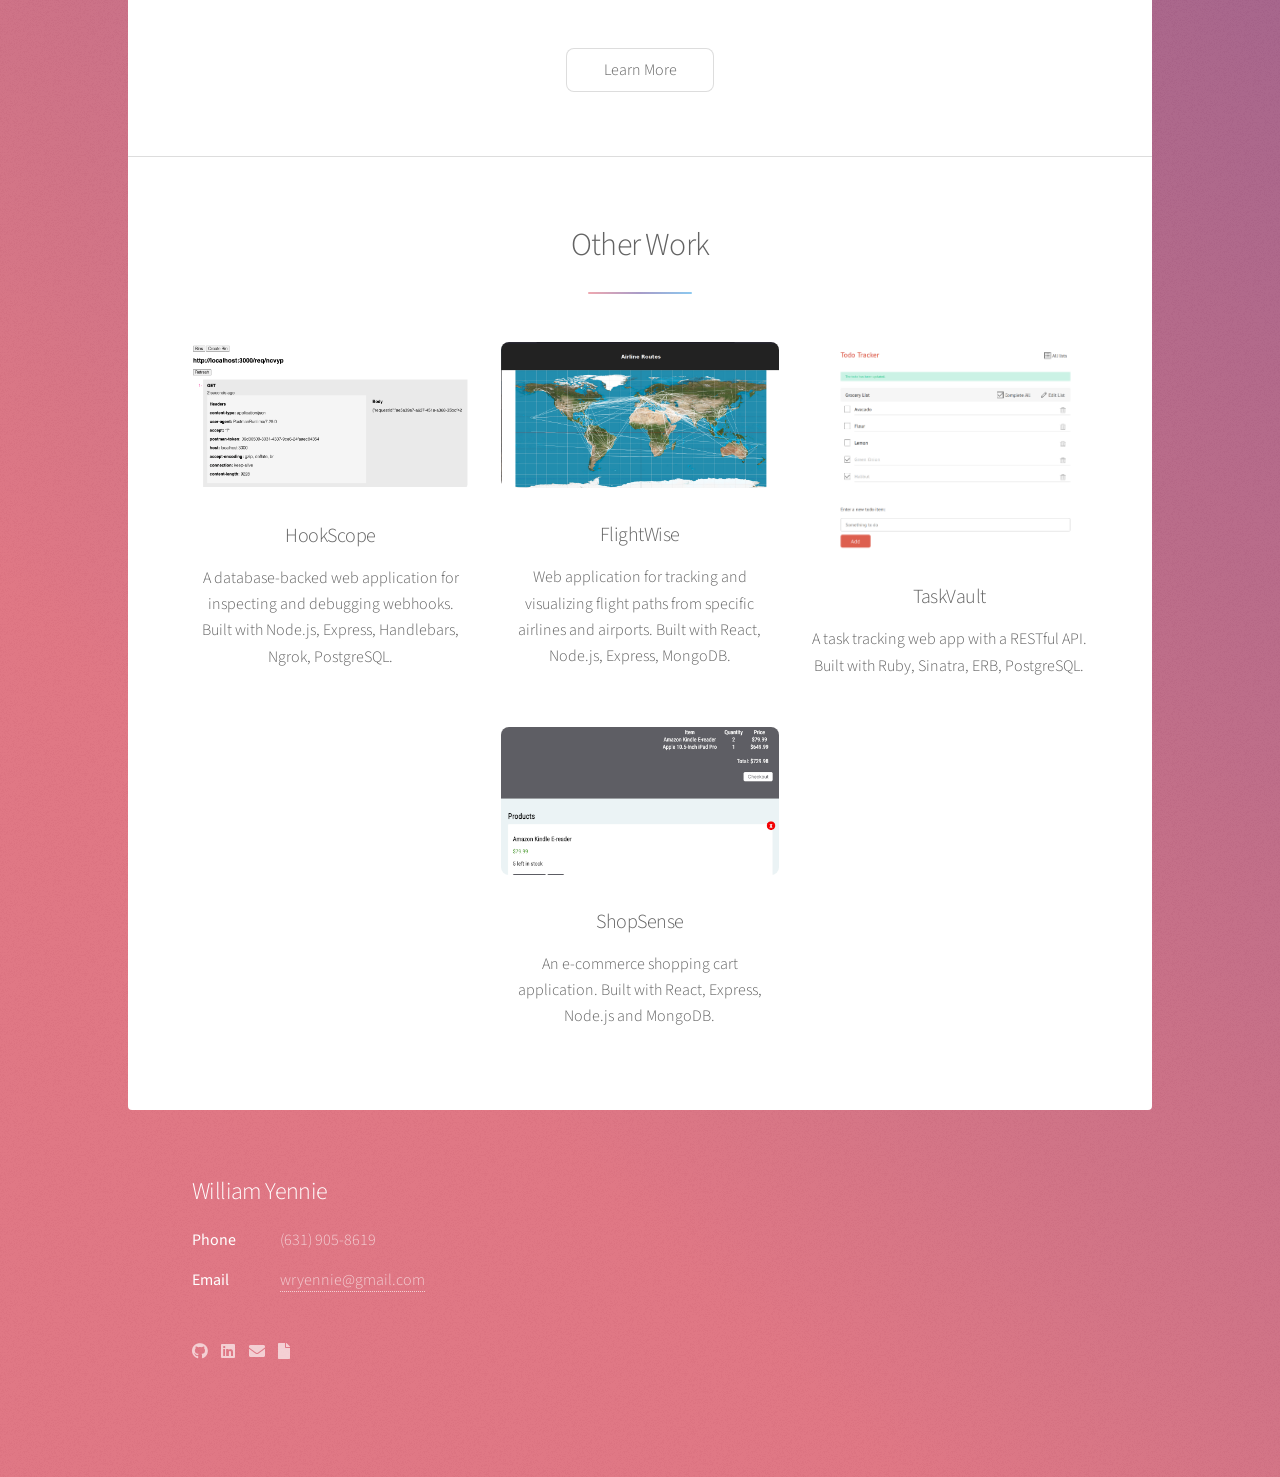
==== commit a1f514ce: "refactor: re-worded about me blurb" ====
--- a/index.html
+++ b/index.html
@@ -47,17 +47,17 @@
                 <h2><strong>Hi! I'm Will.</strong></h2>
               </header>
               <p>
-                I'm a software engineer with proficiency in JavaScript,
-                TypeScript, Node.js, React, PostgreSQL, AWS, Docker, AI Model
-                Integration, OpenAI, Anthropic and more! I have a passion for
-                solving problems and figuring out how all the pieces fit
-                together. Last year I co-created an observability framework for
-                serverless functions, Firefly (see case study
+                I'm a full-stack software engineer with proficiency in
+                JavaScript, TypeScript, Node.js, React, PostgreSQL, AWS, Docker,
+                AI Model Integration, OpenAI, Anthropic and more! I have a
+                passion for solving problems and figuring out how all the pieces
+                fit together. Last year I co-created an observability framework
+                for serverless functions, Firefly (see case study
                 <a href="https://try-firefly.github.io/"><b>here</b></a
-                >). Most recently I made some open-source contributions to,
+                >). More recently I made open-source contributions to
                 <a href="https://www.zenml.io/"><b>ZenML</b></a
-                >), an MLOps company, by integrating chatbot functionality
-                within their VSCode extension.
+                >, an MLOps company, by integrating chatbot functionality within
+                their VSCode extension.
               </p>
               <ul class="actions">
                 <li>
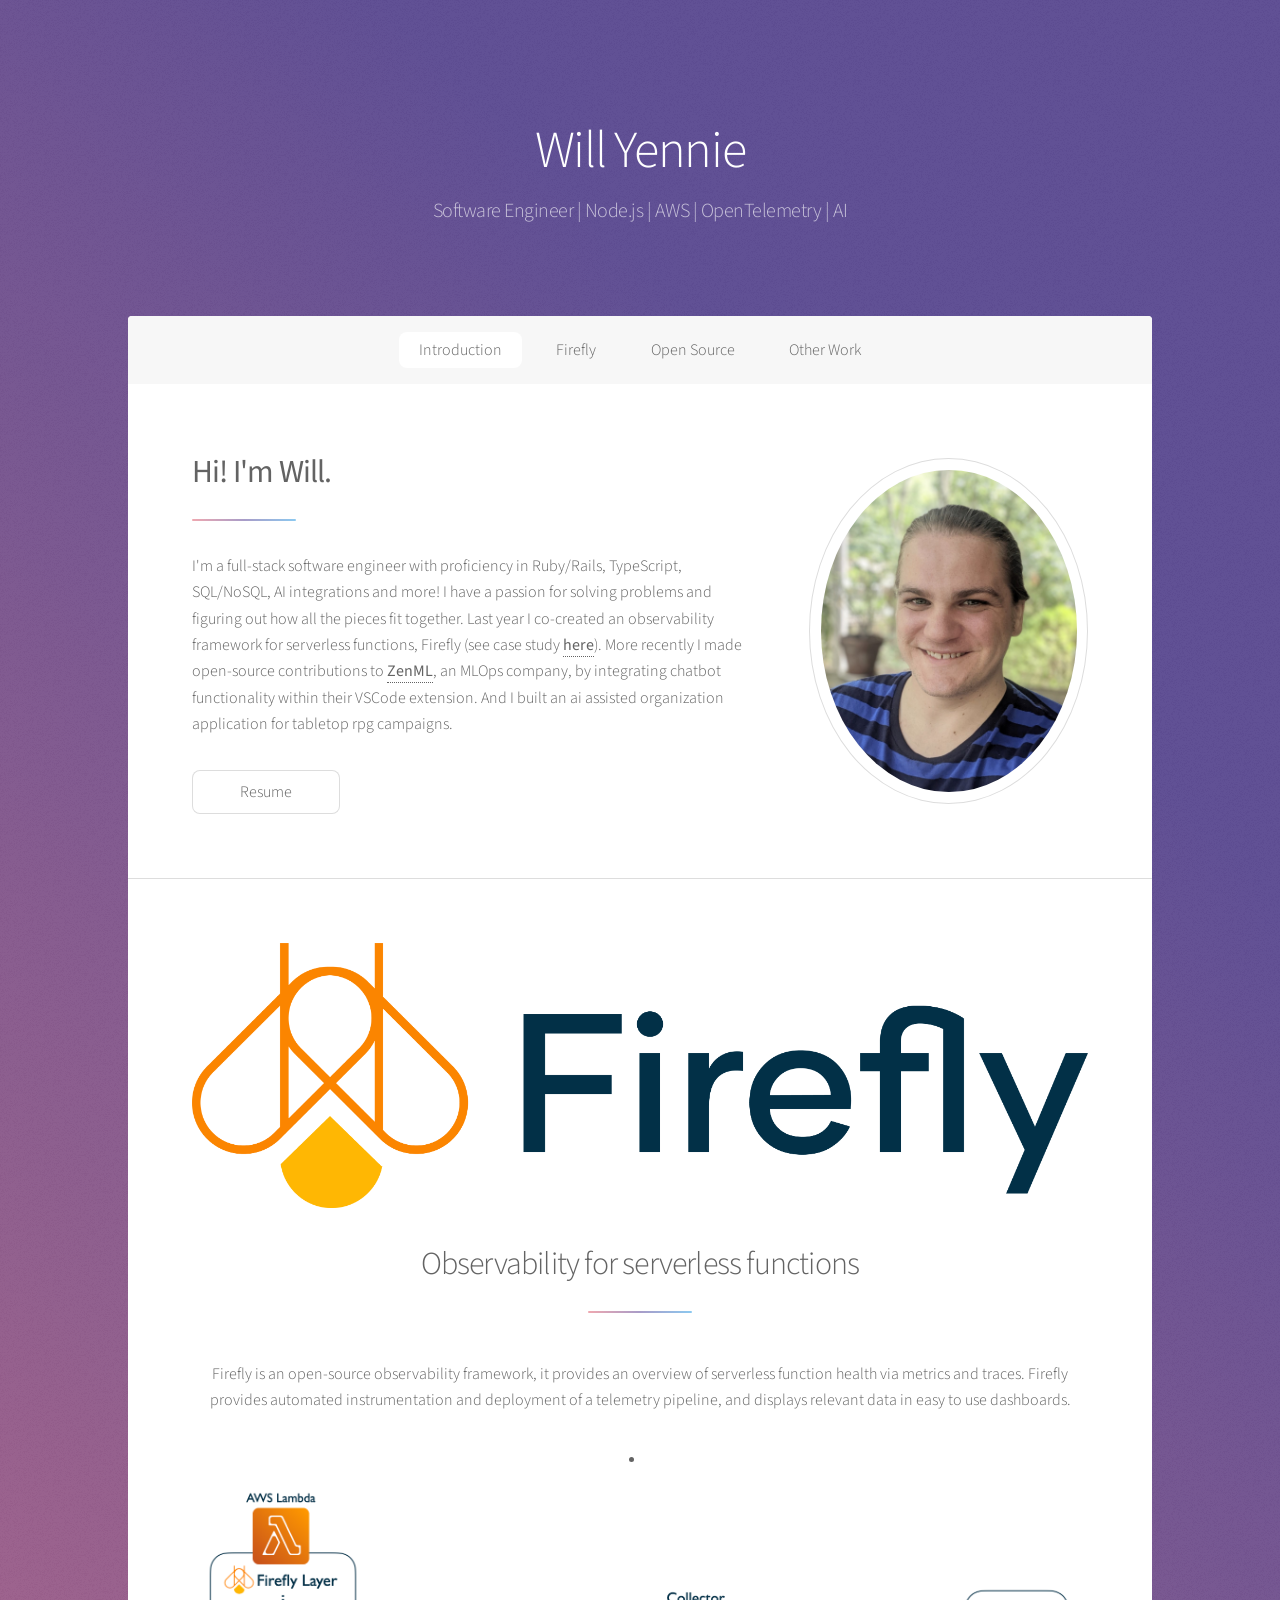
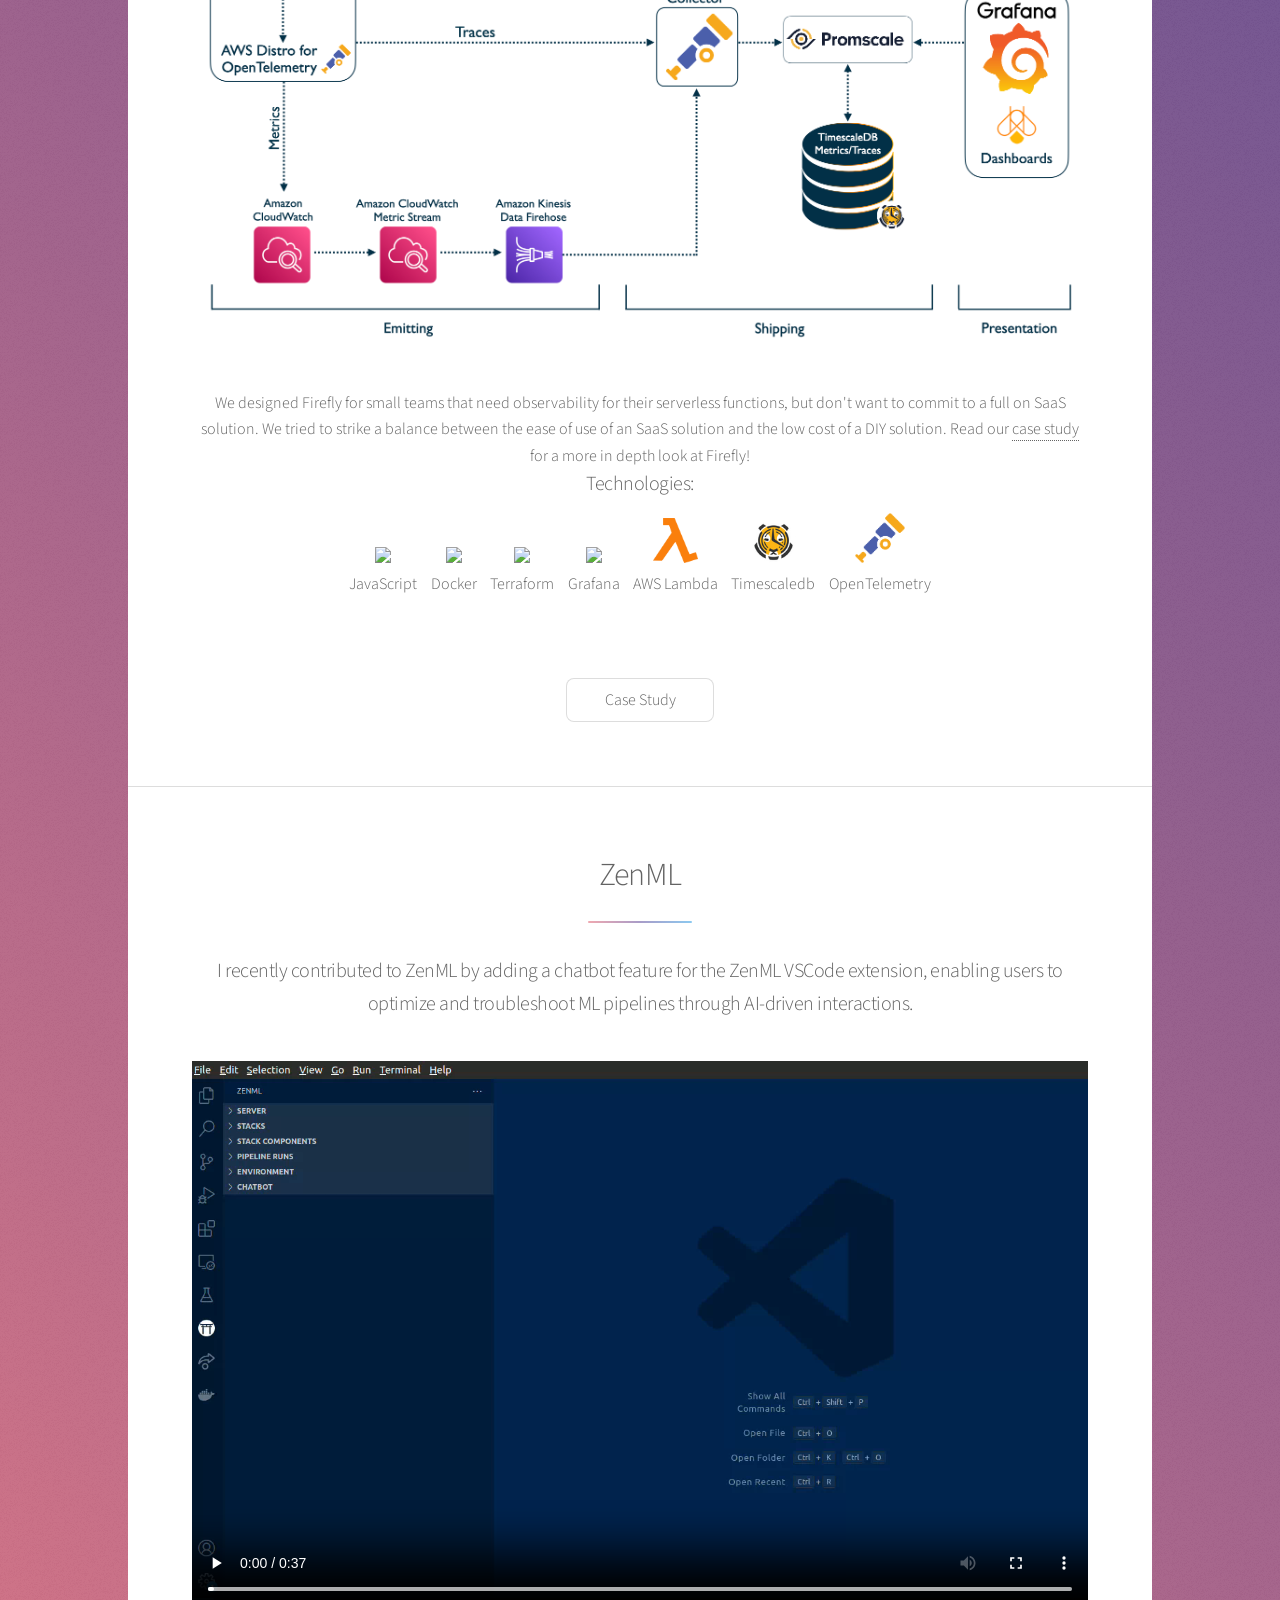
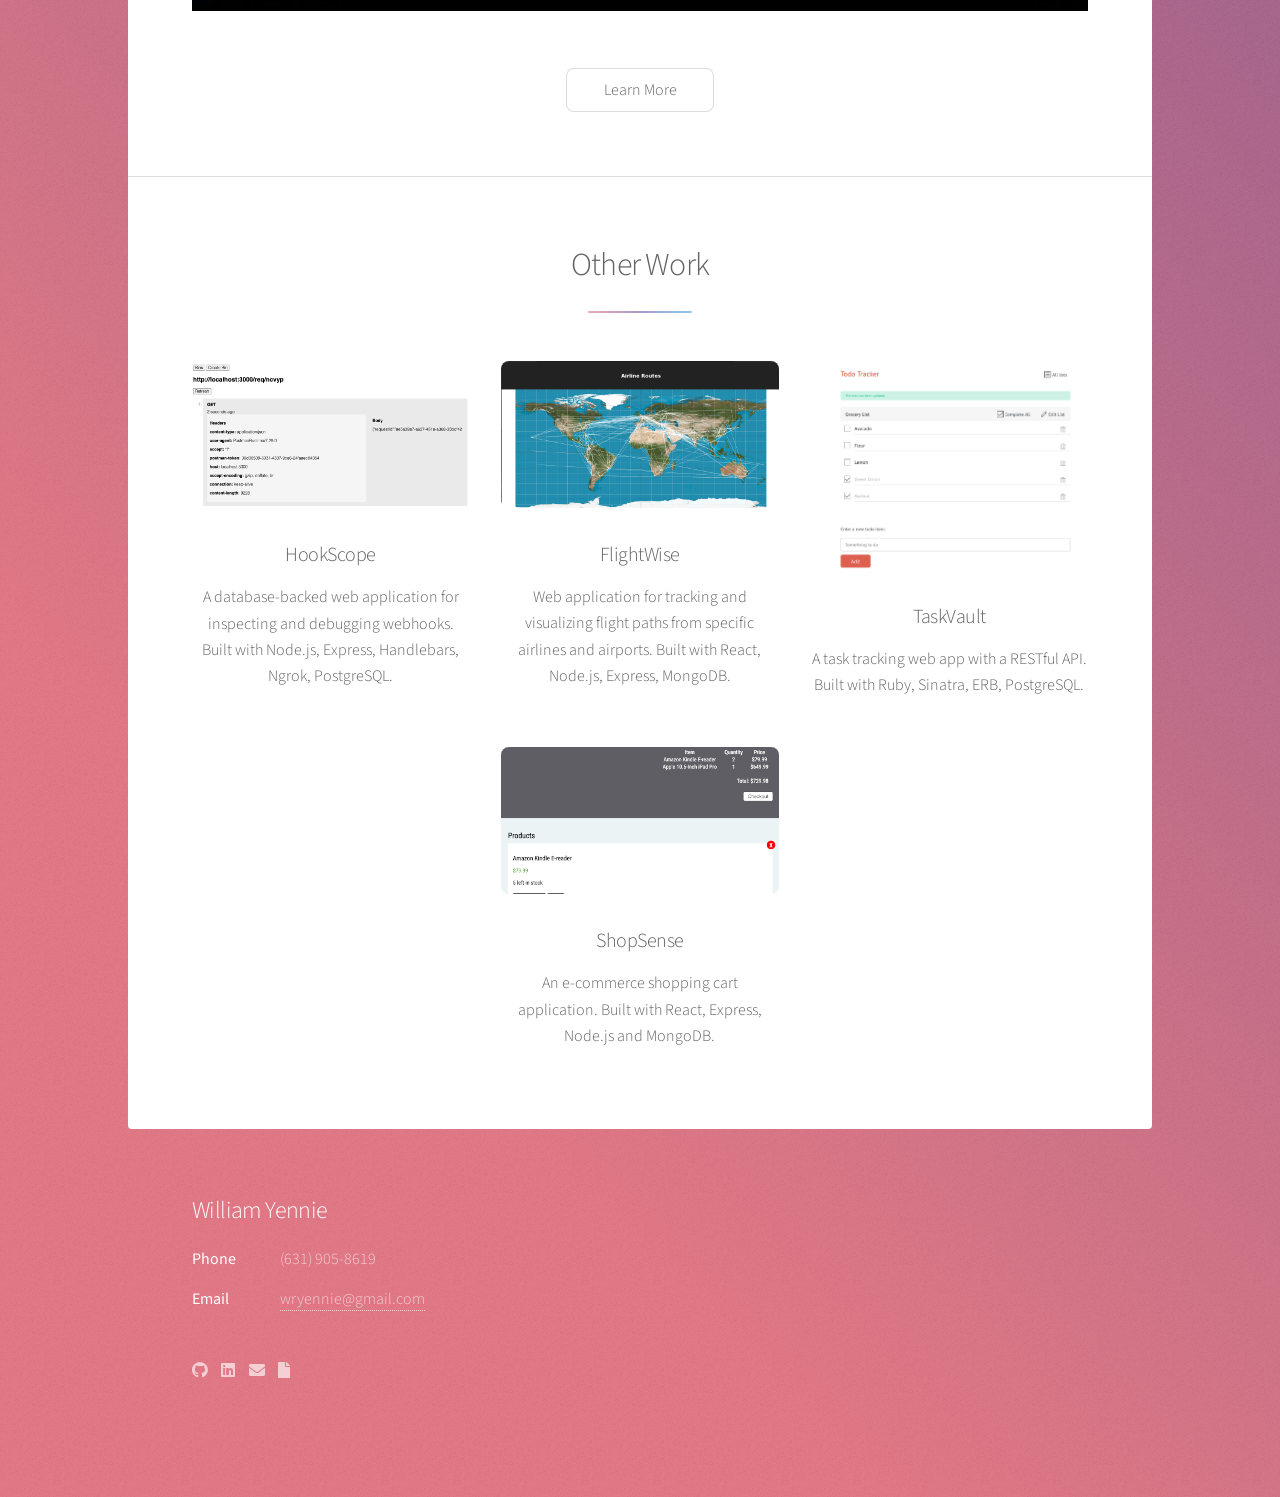
==== commit e15d4c81: "add new resume, and update blurb" ====
--- a/index.html
+++ b/index.html
@@ -48,16 +48,16 @@
               </header>
               <p>
                 I'm a full-stack software engineer with proficiency in
-                JavaScript, TypeScript, Node.js, React, PostgreSQL, AWS, Docker,
-                AI Model Integration, OpenAI, Anthropic and more! I have a
-                passion for solving problems and figuring out how all the pieces
-                fit together. Last year I co-created an observability framework
-                for serverless functions, Firefly (see case study
+                Ruby/Rails, TypeScript, SQL/NoSQL, AI integrations and more! I
+                have a passion for solving problems and figuring out how all the
+                pieces fit together. Last year I co-created an observability
+                framework for serverless functions, Firefly (see case study
                 <a href="https://try-firefly.github.io/"><b>here</b></a
                 >). More recently I made open-source contributions to
                 <a href="https://www.zenml.io/"><b>ZenML</b></a
                 >, an MLOps company, by integrating chatbot functionality within
-                their VSCode extension.
+                their VSCode extension. And I built an ai assisted organization
+                application for tabletop rpg campaigns.
               </p>
               <ul class="actions">
                 <li>
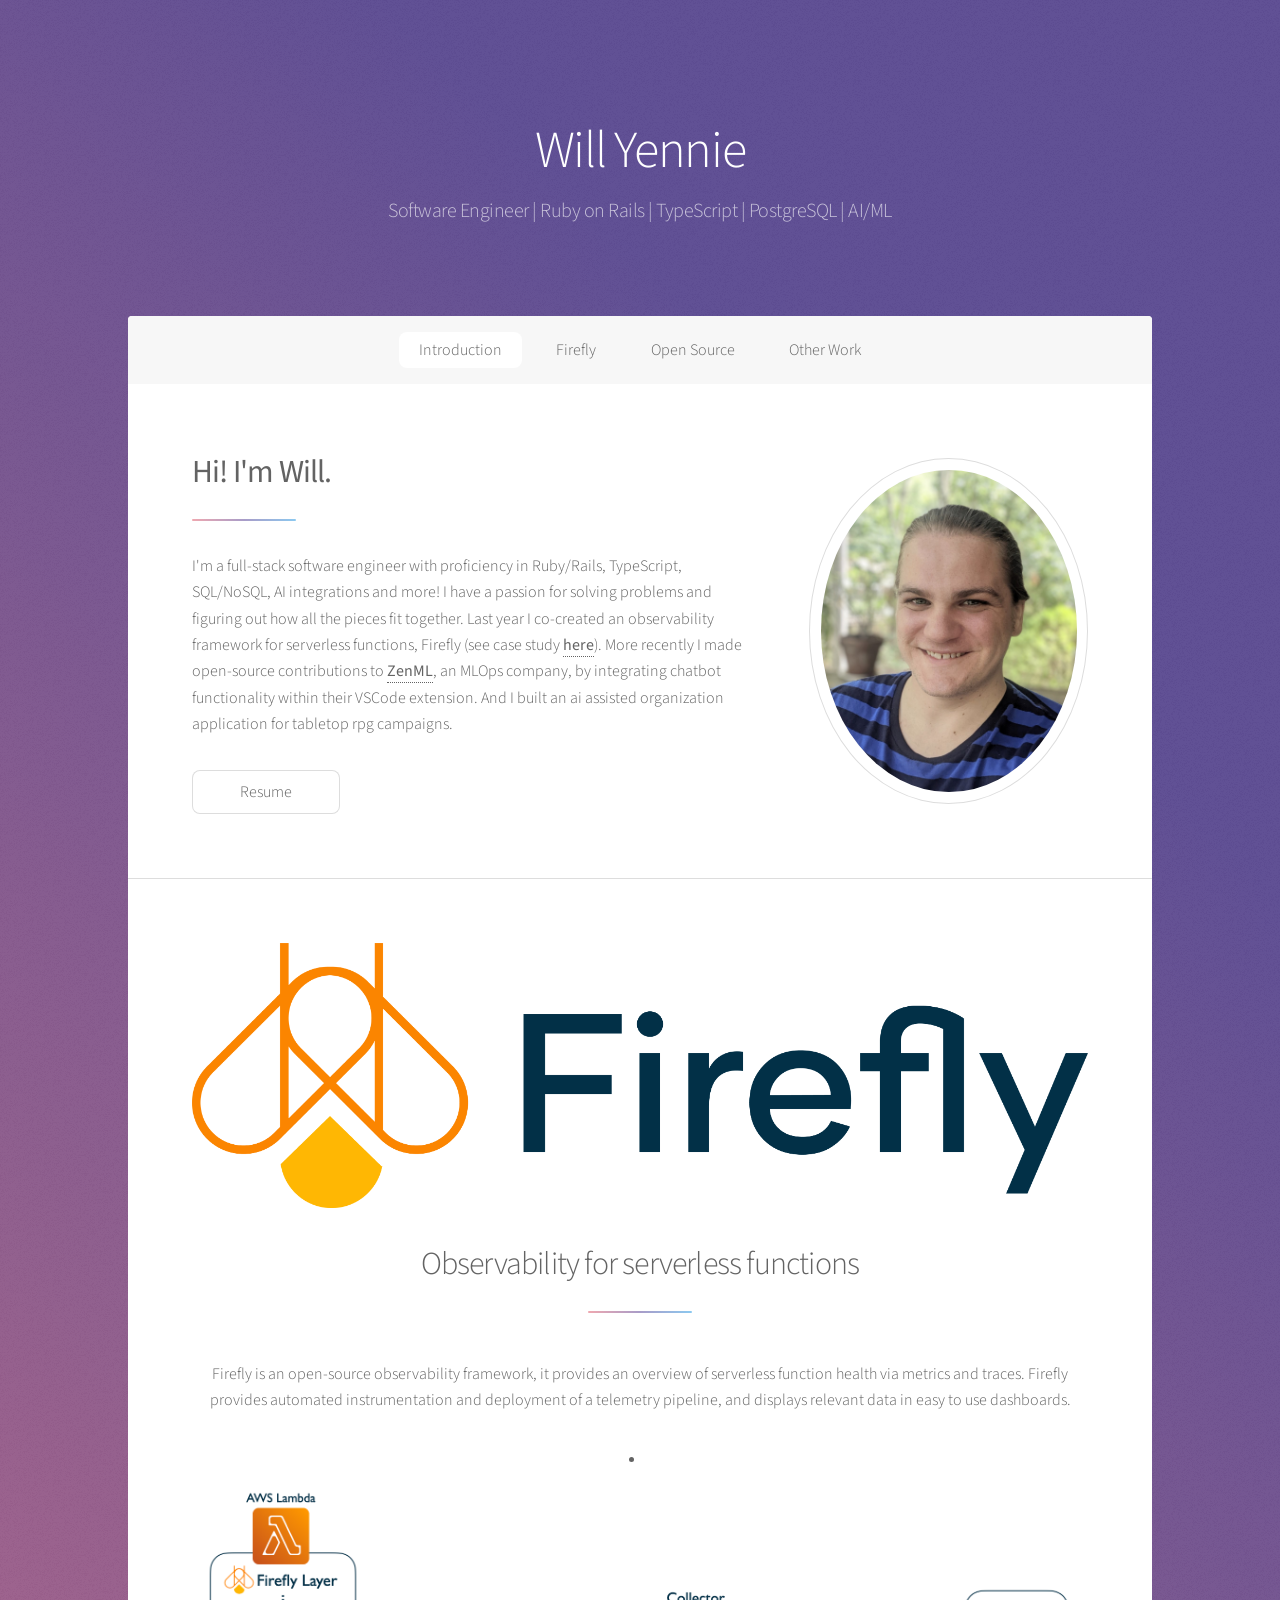
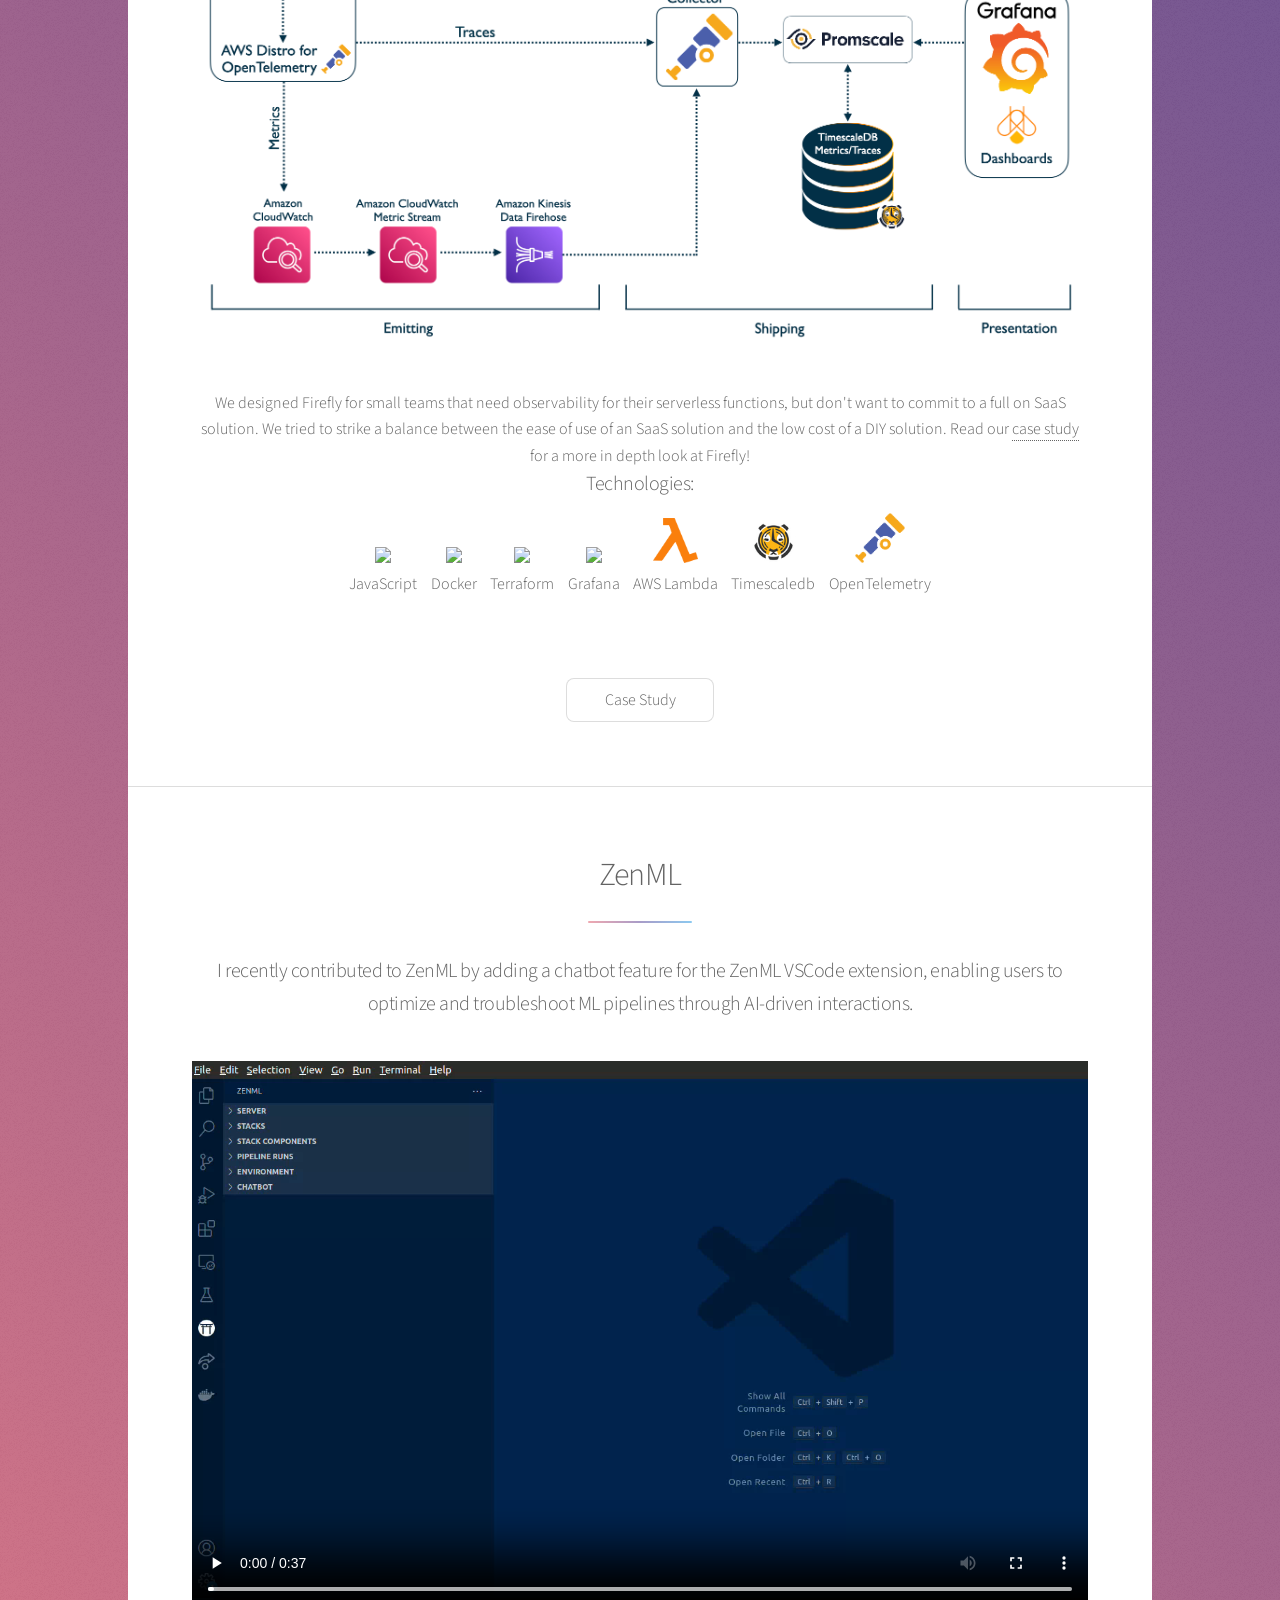
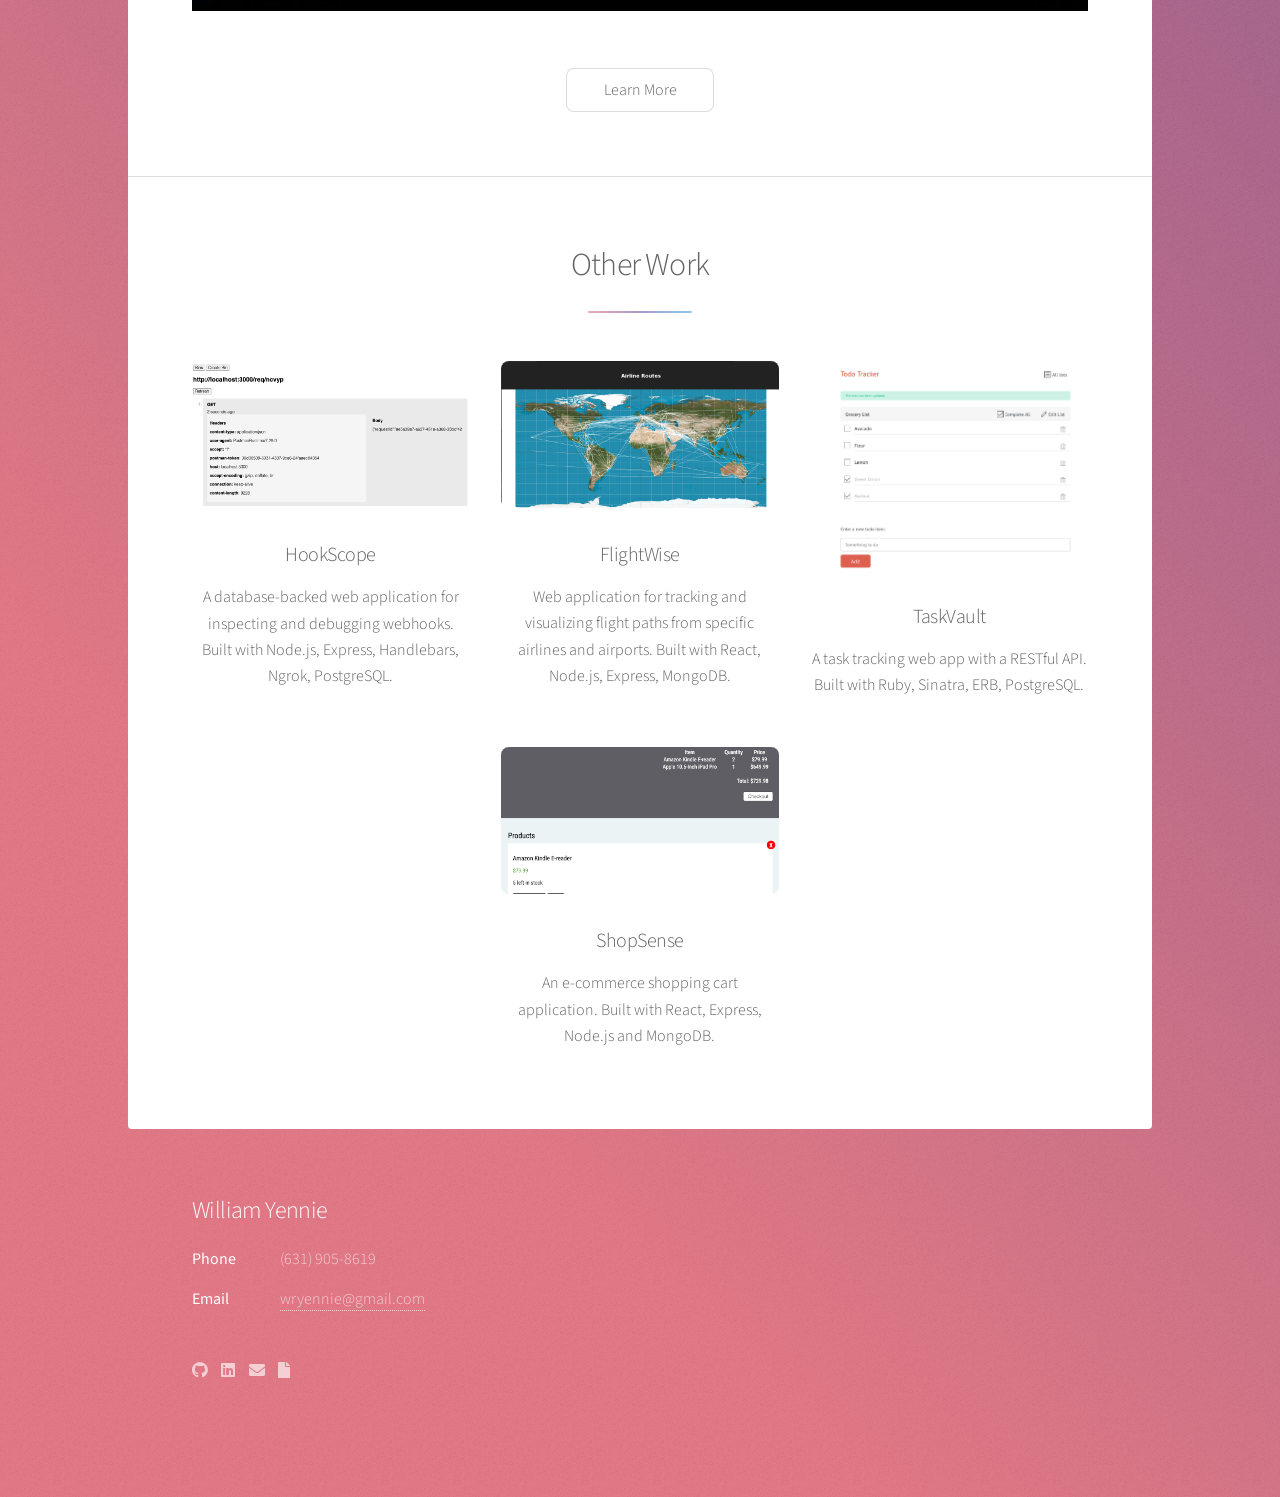
==== commit 8663496c: "Re-add education to resume, add RoR to top skills" ====
--- a/index.html
+++ b/index.html
@@ -24,7 +24,9 @@
       <header id="header" class="alt">
         <span class="logo"><img src="" alt="" /></span>
         <h1>Will Yennie</h1>
-        <p>Software Engineer | Node.js | AWS | OpenTelemetry | AI</p>
+        <p>
+          Software Engineer | Ruby on Rails | TypeScript | PostgreSQL | AI/ML
+        </p>
       </header>
 
       <!-- Nav -->
